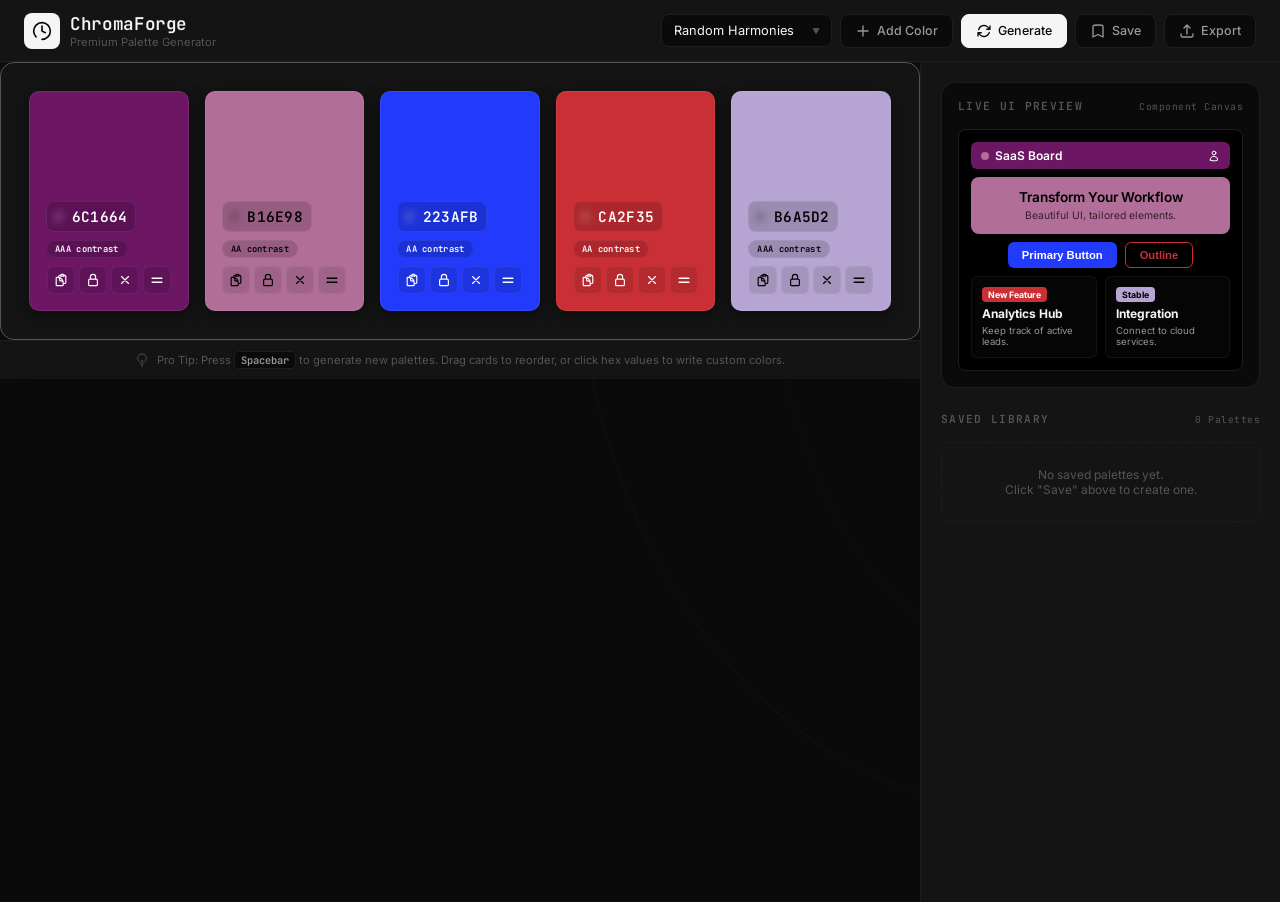
==== Color Palette Generator/index.html @ 70a7ecc6 "Add white glow shadow to container and card shadows" ====
<!DOCTYPE html>
<html lang="en">
<head>
    <meta charset="UTF-8">
    <meta name="viewport" content="width=device-width, initial-scale=1.0">
    <title>ChromaForge — Premium Color Palette Generator</title>
    <meta name="description" content="Generate beautiful, accessible, and professional color palettes using custom color harmonies. Preview in real-time, customize with HSL sliders, and export instantly.">
    <style>:root{--bg:#0A0A0A;--surface:#141414;--surface-hover:#1E1E1E;--border:#1E1E1E;--border-hover:#333;--text-primary:#F5F5F5;--text-secondary:#999;--text-muted:#555;--white:#FFF;--black:#000;--gray-100:#F5F5F5;--gray-300:#CCC;--gray-500:#888;--gray-700:#444;--gray-900:#1A1A1A;--font-display:'JetBrains Mono','IBM Plex Mono',monospace;--font-body:'Inter',-apple-system,sans-serif;--radius:14px;--radius-sm:8px;--radius-full:9999px;--transition:200ms ease}*,*::before,*::after{margin:0;padding:0;box-sizing:border-box;-webkit-font-smoothing:antialiased;-moz-osx-font-smoothing:grayscale}body{background:var(--bg);color:var(--text-primary);font-family:var(--font-body);min-height:100vh;overflow-x:hidden}.bg-curve{position:fixed;inset:0;pointer-events:none;z-index:0;overflow:hidden}.bg-curve::before{content:'';position:absolute;top:-40%;right:-15%;width:70%;height:130%;border-radius:50%;border:1px solid rgba(255,255,255,.03)}.bg-curve::after{content:'';position:absolute;top:-25%;right:-5%;width:45%;height:100%;border-radius:50%;border:1px solid rgba(255,255,255,.02)}::-webkit-scrollbar{width:6px;height:6px}::-webkit-scrollbar-track{background:transparent}::-webkit-scrollbar-thumb{background:var(--border);border-radius:3px}::-webkit-scrollbar-thumb:hover{background:var(--border-hover)}header{background:var(--surface);border-bottom:1px solid var(--border);padding:12px 24px;position:sticky;top:0;z-index:100;backdrop-filter:blur(12px);-webkit-backdrop-filter:blur(12px)}.header-inner{max-width:1400px;margin:0 auto;display:flex;justify-content:space-between;align-items:center;gap:16px}@media(max-width:860px){.header-inner{flex-direction:column;align-items:flex-start}.controls-container{flex-wrap:wrap}}.logo-container{display:flex;align-items:center;gap:10px}.logo-icon{width:36px;height:36px;border-radius:var(--radius-sm);background:var(--text-primary);display:flex;align-items:center;justify-content:center;color:var(--bg)}.logo-text h1{font-family:var(--font-display);font-size:1.1rem;font-weight:600;letter-spacing:-.02em;color:var(--text-primary)}.logo-text p{font-size:.7rem;color:var(--text-muted);font-weight:400}.controls-container{display:flex;align-items:center;gap:8px}.select-wrapper{position:relative}.select-wrapper::after{content:'\25BC';font-size:.5rem;color:var(--text-muted);position:absolute;right:12px;top:50%;transform:translateY(-50%);pointer-events:none}select{appearance:none;background:var(--bg);border:1px solid var(--border);padding:8px 32px 8px 12px;color:var(--text-primary);font-family:var(--font-body);font-size:.8rem;font-weight:400;border-radius:var(--radius-sm);cursor:pointer;outline:none;transition:var(--transition)}select:hover,select:focus{border-color:var(--text-muted)}.btn{background:var(--bg);border:1px solid var(--border);color:var(--text-secondary);padding:8px 14px;font-size:.78rem;font-weight:500;font-family:var(--font-body);border-radius:var(--radius-sm);cursor:pointer;display:inline-flex;align-items:center;gap:6px;transition:var(--transition);user-select:none;white-space:nowrap}.btn:hover{border-color:var(--text-muted);color:var(--text-primary)}.btn-primary{background:var(--text-primary);color:var(--bg);border-color:var(--text-primary)}.btn-primary:hover{background:var(--gray-300);border-color:var(--gray-300);color:var(--bg)}.btn-icon-only{padding:6px;background:transparent;border:none;color:var(--text-muted)}.btn-icon-only:hover{color:var(--text-primary)}.app-container{position:relative;z-index:1;flex:1;display:grid;grid-template-rows:1fr auto;min-height:calc(100vh - 60px)}@media(min-width:1024px){.app-container{grid-template-columns:1fr 360px;grid-template-rows:1fr}}.palette-viewer-container{display:flex;flex-direction:column}.palette-grid{display:flex;flex-direction:row;flex-wrap:nowrap;justify-content:center;gap:16px;padding:28px;min-height:260px;background:var(--surface);border:1px solid #555;border-radius:var(--radius);box-shadow:0 0 40px rgba(255,255,255,.06),0 8px 32px rgba(0,0,0,.3)}.color-card{flex:0 1 160px;display:flex;flex-direction:column;position:relative;padding:16px;transition:200ms ease;overflow:hidden;min-height:220px;border-radius:10px;border:1px solid rgba(255,255,255,.08);box-shadow:0 4px 16px rgba(0,0,0,.4)}.color-card:hover{transform:scale(1.05);z-index:2;border-color:rgba(255,255,255,.3);box-shadow:0 8px 32px rgba(0,0,0,.6)}.color-card.dragging{opacity:.3;scale:.95}.color-card.drag-over{border-color:var(--text-muted)}.color-bg-trigger{position:absolute;inset:0;cursor:pointer;border:none;outline:none;z-index:1;opacity:0}.card-details{position:relative;z-index:2;display:flex;flex-direction:column;gap:8px;width:100%;margin-top:auto}.hex-input-container{position:relative;display:flex;align-items:center}.hex-hash{font-family:var(--font-display);font-size:.9rem;font-weight:700;position:absolute;left:8px;opacity:.5}.hex-value-input{background:rgba(0,0,0,.15);backdrop-filter:blur(4px);border:1px solid rgba(255,255,255,.08);color:inherit;font-family:var(--font-display);font-size:.9rem;font-weight:600;letter-spacing:.3px;width:90px;padding:5px 5px 5px 22px;border-radius:var(--radius-sm);text-transform:uppercase;outline:none;text-align:center;transition:var(--transition)}.hex-value-input:focus{border-color:rgba(255,255,255,.25)}.adjust-panel{background:rgba(0,0,0,.85);backdrop-filter:blur(12px);border:1px solid var(--border);border-radius:var(--radius-sm);padding:10px;width:180px;display:flex;flex-direction:column;gap:8px;opacity:0;pointer-events:none;transition:var(--transition);position:absolute;bottom:calc(100% + 8px);left:50%;translate:-50% 8px;z-index:5}.color-card:hover .adjust-panel,.adjust-panel:focus-within{opacity:1;pointer-events:auto;translate:-50% 0}@media(max-width:767px){.adjust-panel{position:fixed;bottom:auto;top:50%;left:50%;translate:-50% 8px;width:200px}.color-card:hover .adjust-panel,.adjust-panel:focus-within{translate:-50% -50%}}.slider-group{display:flex;flex-direction:column;gap:3px}.slider-group label{font-size:.6rem;font-weight:600;text-transform:uppercase;letter-spacing:.5px;color:rgba(255,255,255,.5);display:flex;justify-content:space-between}.slider-group input[type=range]{-webkit-appearance:none;width:100%;height:3px;border-radius:2px;background:rgba(255,255,255,.12);outline:none}.slider-group input[type=range]::-webkit-slider-thumb{-webkit-appearance:none;width:10px;height:10px;border-radius:50%;background:#fff;cursor:pointer;box-shadow:0 0 4px rgba(0,0,0,.4)}.card-actions{display:flex;flex-direction:row;gap:4px;align-items:center;justify-content:center;flex-wrap:wrap}.action-icon-btn{background:rgba(0,0,0,.1);border:1px solid rgba(255,255,255,.06);width:28px;height:28px;border-radius:6px;display:flex;align-items:center;justify-content:center;cursor:pointer;color:inherit;transition:var(--transition)}.action-icon-btn:hover{background:rgba(255,255,255,.1);border-color:rgba(255,255,255,.2)}.action-icon-btn.locked{background:rgba(255,255,255,.85);color:#000!important;border-color:#fff}.drag-handle{cursor:grab}.drag-handle:active{cursor:grabbing}.badge-contrast{font-family:var(--font-display);font-size:.55rem;font-weight:600;padding:2px 8px;border-radius:var(--radius-full);background:rgba(0,0,0,.15);border:1px solid rgba(255,255,255,.06);letter-spacing:.3px;display:inline-flex;align-items:center;gap:4px;backdrop-filter:blur(4px);align-self:flex-start}.shortcuts-hint{display:flex;align-items:center;justify-content:center;gap:8px;font-size:.7rem;color:var(--text-muted);padding:12px;background:var(--surface);border-top:1px solid var(--border)}.key-badge{background:var(--bg);border:1px solid var(--border);padding:1px 6px;border-radius:4px;font-family:var(--font-display);font-weight:600;font-size:.65rem;color:var(--text-secondary)}.sidebar-panel{background:var(--surface);border-top:1px solid var(--border);display:flex;flex-direction:column;padding:20px;overflow-y:auto}@media(min-width:1024px){.sidebar-panel{border-top:none;border-left:1px solid var(--border);height:calc(100vh - 60px)}}.section-title{font-family:var(--font-display);font-size:.7rem;font-weight:600;letter-spacing:.12em;text-transform:uppercase;margin-bottom:16px;display:flex;align-items:center;justify-content:space-between;color:var(--text-muted)}.section-title span:last-child{font-size:.6rem;color:var(--text-muted);font-weight:400;letter-spacing:.05em;text-transform:none}.live-preview-box{background:var(--bg);border:1px solid var(--border);border-radius:var(--radius);padding:16px;margin-bottom:24px}.preview-canvas{background:var(--black);border-radius:8px;padding:12px;display:flex;flex-direction:column;gap:8px;font-size:.75rem;border:1px solid var(--border)}.p-header{padding:6px 10px;border-radius:6px;display:flex;justify-content:space-between;align-items:center;font-weight:600;transition:background .3s ease,color .3s ease}.p-header-title{display:flex;align-items:center;gap:6px}.p-logo-dot{width:8px;height:8px;border-radius:50%;transition:background .3s ease}.p-hero{padding:12px;border-radius:8px;text-align:center;transition:background .3s ease,color .3s ease}.p-hero h3{font-size:.85rem;margin-bottom:4px;font-weight:600}.p-hero p{font-size:.65rem;opacity:.7}.p-buttons{display:flex;gap:8px;justify-content:center}.p-btn-main{padding:6px 14px;border-radius:6px;font-weight:600;font-size:.7rem;border:none;cursor:default;transition:background .3s ease,color .3s ease}.p-btn-sec{padding:6px 14px;border-radius:6px;font-weight:600;font-size:.7rem;border:1px solid;background:transparent;cursor:default;transition:border-color .3s ease,color .3s ease}.p-cards{display:grid;grid-template-columns:1fr 1fr;gap:8px}.p-card{padding:10px;border-radius:6px;display:flex;flex-direction:column;gap:4px;border:1px solid rgba(255,255,255,.03);transition:background .3s ease}.p-tag{font-size:.55rem;font-weight:700;padding:2px 6px;border-radius:4px;align-self:flex-start;transition:background .3s ease,color .3s ease}.saved-palettes-list{display:flex;flex-direction:column;gap:8px}.saved-palette-item{background:var(--bg);border:1px solid var(--border);border-radius:var(--radius-sm);padding:10px;display:flex;flex-direction:column;gap:8px;transition:var(--transition)}.saved-palette-item:hover{border-color:var(--text-muted)}.palette-meta{display:flex;justify-content:space-between;align-items:center}.palette-name-input{background:transparent;border:none;color:var(--text-primary);font-family:var(--font-body);font-weight:500;font-size:.78rem;outline:none;width:65%;border-bottom:1px solid transparent;transition:var(--transition)}.palette-name-input:focus{border-color:var(--text-muted)}.palette-meta-actions{display:flex;gap:4px}.palette-mini-action{background:transparent;border:none;color:var(--text-muted);cursor:pointer;padding:2px;font-size:.8rem;transition:var(--transition)}.palette-mini-action:hover{color:var(--text-secondary)}.palette-color-strip{display:flex;height:22px;border-radius:4px;overflow:hidden;cursor:pointer}.color-strip-bar{flex:1}.empty-saved{text-align:center;color:var(--text-muted);padding:24px 16px;font-size:.75rem;border:1px dashed var(--border);border-radius:var(--radius-sm)}.modal-overlay{position:fixed;inset:0;background:rgba(0,0,0,.7);backdrop-filter:blur(8px);z-index:1000;display:flex;align-items:center;justify-content:center;opacity:0;pointer-events:none;transition:opacity .25s ease}.modal-overlay.active{opacity:1;pointer-events:auto}.modal-content{background:var(--surface);border:1px solid var(--border);width:90%;max-width:500px;border-radius:var(--radius);box-shadow:0 20px 50px rgba(0,0,0,.5);overflow:hidden;transform:scale(.95);transition:transform .25s ease}.modal-overlay.active .modal-content{transform:scale(1)}.modal-header{padding:16px 20px;border-bottom:1px solid var(--border);display:flex;justify-content:space-between;align-items:center}.modal-header h2{font-family:var(--font-display);font-size:.9rem;font-weight:600;letter-spacing:.02em}.modal-close{background:transparent;border:none;color:var(--text-muted);cursor:pointer;padding:4px;transition:var(--transition);display:flex}.modal-close:hover{color:var(--text-primary)}.modal-body{padding:20px}.export-options-list{display:flex;flex-direction:column;gap:12px}.export-format-block{display:flex;flex-direction:column;gap:8px}.export-format-header{display:flex;justify-content:space-between;align-items:center}.export-format-title{font-size:.7rem;font-weight:600;text-transform:uppercase;letter-spacing:.08em;color:var(--text-secondary)}.export-code-panel{background:var(--bg);border:1px solid var(--border);border-radius:var(--radius-sm);padding:12px;font-family:var(--font-display);font-size:.7rem;color:var(--text-secondary);max-height:100px;overflow-y:auto;line-height:1.5}.toast-container{position:fixed;bottom:20px;right:20px;display:flex;flex-direction:column;gap:8px;z-index:2000}.toast{background:var(--surface);border:1px solid var(--border);border-left:3px solid var(--text-primary);color:var(--text-primary);padding:12px 20px;border-radius:var(--radius-sm);box-shadow:0 10px 30px rgba(0,0,0,.4);font-size:.8rem;font-weight:500;display:flex;align-items:center;gap:10px;transform:translateY(50px);opacity:0;animation:toast-in .25s ease forwards}@keyframes toast-in{to{transform:translateY(0);opacity:1}}.toast.removing{animation:toast-out .2s ease forwards}@keyframes toast-out{to{transform:scale(.9);opacity:0}}@media(prefers-reduced-motion:reduce){*,*::before,*::after{animation-duration:.01ms!important;transition-duration:.01ms!important}}</style>
    <link rel="preconnect" href="https://fonts.googleapis.com">
    <link rel="preconnect" href="https://fonts.gstatic.com" crossorigin>
    <link href="https://fonts.googleapis.com/css2?family=Inter:wght@300;400;500;600;700&family=JetBrains+Mono:wght@400;500;600;700&display=swap" rel="stylesheet">
    <script src="script.js" defer></script>
</head>
<body>

<div class="bg-curve" aria-hidden="true"></div>

<header>
    <div class="header-inner">
        <div class="logo-container">
            <div class="logo-icon">
                <svg width="20" height="20" viewBox="0 0 24 24" fill="none" xmlns="http://www.w3.org/2000/svg">
                    <path d="M12 22C17.5228 22 22 17.5228 22 12C22 6.47715 17.5228 2 12 2C6.47715 2 2 6.47715 2 12C2 14.7255 3.09032 17.1962 4.85857 19" stroke="currentColor" stroke-width="2" stroke-linecap="round"/>
                    <path d="M12 6V12L16 14" stroke="currentColor" stroke-width="2" stroke-linecap="round" stroke-linejoin="round"/>
                </svg>
            </div>
            <div class="logo-text">
                <h1>ChromaForge</h1>
                <p>Premium Palette Generator</p>
            </div>
        </div>

        <div class="controls-container">
            <div class="select-wrapper">
                <select id="harmony-selector" title="Color Harmony Type">
                    <option value="random">Random Harmonies</option>
                    <option value="complementary">Complementary</option>
                    <option value="analogous">Analogous</option>
                    <option value="triadic">Triadic</option>
                    <option value="split">Split Complementary</option>
                    <option value="monochromatic">Monochromatic</option>
                </select>
            </div>

            <button id="add-color-btn" class="btn" title="Add a color to the palette (Max 10)">
                <svg width="16" height="16" fill="none" stroke="currentColor" stroke-width="2" viewBox="0 0 24 24"><path stroke-linecap="round" stroke-linejoin="round" d="M12 4.5v15m7.5-7.5h-15"/></svg>
                <span>Add Color</span>
            </button>

            <button id="generate-btn" class="btn btn-primary" title="Press Spacebar to generate">
                <svg width="16" height="16" fill="none" stroke="currentColor" stroke-width="2" viewBox="0 0 24 24"><path stroke-linecap="round" stroke-linejoin="round" d="M16.023 9.348h4.992v-.001M2.985 19.644v-4.992m0 0h4.992m-4.993 0l3.181 3.183a8.25 8.25 0 0013.803-3.7M4.031 9.865a8.25 8.25 0 0113.803-3.7l3.181 3.182m0-4.991v4.99"/></svg>
                <span>Generate</span>
            </button>

            <button id="save-btn" class="btn" title="Save current palette to library">
                <svg width="16" height="16" fill="none" stroke="currentColor" stroke-width="2" viewBox="0 0 24 24"><path stroke-linecap="round" stroke-linejoin="round" d="M17.593 3.322c1.1.128 1.907 1.077 1.907 2.185V21L12 17.25 4.5 21V5.507c0-1.108.806-2.057 1.907-2.185a48.507 48.507 0 0111.186 0z"/></svg>
                <span>Save</span>
            </button>

            <button id="export-btn" class="btn" title="Export palette variables and code">
                <svg width="16" height="16" fill="none" stroke="currentColor" stroke-width="2" viewBox="0 0 24 24"><path stroke-linecap="round" stroke-linejoin="round" d="M3 16.5v2.25A2.25 2.25 0 005.25 21h13.5A2.25 2.25 0 0021 18.75V16.5m-13.5-9L12 3m0 0l4.5 4.5M12 3v13.5"/></svg>
                <span>Export</span>
            </button>
        </div>
    </div>
</header>

<main class="app-container">
    <div class="palette-viewer-container">
        <div id="palette-grid" class="palette-grid"></div>
        <div class="shortcuts-hint">
            <svg width="14" height="14" fill="none" stroke="currentColor" stroke-width="1.5" viewBox="0 0 24 24">
                <path d="M12 18v-5.25m0 0a6.01 6.01 0 001.5-.189m-1.5.189a6.01 6.01 0 01-1.5-.189m3.75 7.478a12.06 12.06 0 01-4.5 0m3.75 2.383a14.406 14.406 0 01-3 0M14.25 18v-.192c0-.983.658-1.823 1.508-2.316a7.5 7.5 0 10-7.517 0c.85.493 1.509 1.333 1.509 2.316V18"/>
            </svg>
            <span>Pro Tip: Press <span class="key-badge">Spacebar</span> to generate new palettes. Drag cards to reorder, or click hex values to write custom colors.</span>
        </div>
    </div>

    <aside class="sidebar-panel">
        <section class="live-preview-box">
            <h2 class="section-title">
                <span>Live UI Preview</span>
                <span>Component Canvas</span>
            </h2>
            <div class="preview-canvas" id="preview-canvas">
                <div class="p-header" id="p-header">
                    <div class="p-header-title">
                        <span class="p-logo-dot" id="p-logo-dot"></span>
                        <span>SaaS Board</span>
                    </div>
                    <svg width="12" height="12" fill="none" stroke="currentColor" stroke-width="2" viewBox="0 0 24 24"><path stroke-linecap="round" stroke-linejoin="round" d="M15.75 6a3.75 3.75 0 11-7.5 0 3.75 3.75 0 017.5 0zM4.501 20.118a7.5 7.5 0 0114.998 0A17.933 17.933 0 0112 21.75c-2.676 0-5.216-.584-7.499-1.632z"/></svg>
                </div>

                <div class="p-hero" id="p-hero">
                    <h3>Transform Your Workflow</h3>
                    <p>Beautiful UI, tailored elements.</p>
                </div>

                <div class="p-buttons">
                    <button class="p-btn-main" id="p-btn-main">Primary Button</button>
                    <button class="p-btn-sec" id="p-btn-sec">Outline</button>
                </div>

                <div class="p-cards">
                    <div class="p-card" id="p-card-1">
                        <span class="p-tag" id="p-tag-1">New Feature</span>
                        <span style="font-weight:700; font-size:0.75rem;">Analytics Hub</span>
                        <span style="font-size:0.6rem; opacity:0.6;">Keep track of active leads.</span>
                    </div>
                    <div class="p-card" id="p-card-2">
                        <span class="p-tag" id="p-tag-2">Stable</span>
                        <span style="font-weight:700; font-size:0.75rem;">Integration</span>
                        <span style="font-size:0.6rem; opacity:0.6;">Connect to cloud services.</span>
                    </div>
                </div>
            </div>
        </section>

        <section style="flex:1;">
            <h2 class="section-title">
                <span>Saved Library</span>
                <span id="saved-count">0 Palettes</span>
            </h2>
            <div class="saved-palettes-list" id="saved-palettes-list">
                <div class="empty-saved">
                    No saved palettes yet.<br>Click "Save" above to create one.
                </div>
            </div>
        </section>
    </aside>
</main>

<div class="modal-overlay" id="export-modal">
    <div class="modal-content">
        <div class="modal-header">
            <h2>Export Palette</h2>
            <button class="modal-close" id="modal-close-btn">
                <svg width="16" height="16" fill="none" stroke="currentColor" stroke-width="2" viewBox="0 0 24 24"><path stroke-linecap="round" stroke-linejoin="round" d="M6 18L18 6M6 6l12 12"/></svg>
            </button>
        </div>
        <div class="modal-body">
            <div class="export-options-list">
                <div class="export-format-block">
                    <div class="export-format-header">
                        <span class="export-format-title">CSS Variables</span>
                        <button class="btn btn-icon-only" id="copy-css-btn" title="Copy to clipboard">
                            <svg width="14" height="14" fill="none" stroke="currentColor" stroke-width="2" viewBox="0 0 24 24"><path stroke-linecap="round" stroke-linejoin="round" d="M15.75 17.25v3.375c0 .621-.504 1.125-1.125 1.125h-9.75a1.125 1.125 0 01-1.125-1.125V7.875c0-.621.504-1.125 1.125-1.125H6.75a9.06 9.06 0 011.5.124m7.5 10.376A8.965 8.965 0 0012 12.75c-.497 0-.982.04-1.455.12l-.179.03m6.562 3.075L21 7.5m-6 6l-2.25-2.25M6.75 12.75a9.06 9.06 0 011.5.124M12 12.75c.497 0 .982-.04 1.455-.12l.179-.03m-5.112-9.043L12 3m0 0l2.25 2.25M12 3v9.75"/></svg>
                        </button>
                    </div>
                    <pre class="export-code-panel" id="export-css-code"></pre>
                </div>

                <div class="export-format-block">
                    <div class="export-format-header">
                        <span class="export-format-title">Tailwind CSS</span>
                        <button class="btn btn-icon-only" id="copy-tailwind-btn" title="Copy to clipboard">
                            <svg width="14" height="14" fill="none" stroke="currentColor" stroke-width="2" viewBox="0 0 24 24"><path stroke-linecap="round" stroke-linejoin="round" d="M15.75 17.25v3.375c0 .621-.504 1.125-1.125 1.125h-9.75a1.125 1.125 0 01-1.125-1.125V7.875c0-.621.504-1.125 1.125-1.125H6.75a9.06 9.06 0 011.5.124m7.5 10.376A8.965 8.965 0 0012 12.75c-.497 0-.982.04-1.455.12l-.179.03m6.562 3.075L21 7.5m-6 6l-2.25-2.25M6.75 12.75a9.06 9.06 0 011.5.124M12 12.75c.497 0 .982-.04 1.455-.12l.179-.03m-5.112-9.043L12 3m0 0l2.25 2.25M12 3v9.75"/></svg>
                        </button>
                    </div>
                    <pre class="export-code-panel" id="export-tailwind-code"></pre>
                </div>

                <div class="export-format-block">
                    <div class="export-format-header">
                        <span class="export-format-title">JSON Array</span>
                        <button class="btn btn-icon-only" id="copy-json-btn" title="Copy to clipboard">
                            <svg width="14" height="14" fill="none" stroke="currentColor" stroke-width="2" viewBox="0 0 24 24"><path stroke-linecap="round" stroke-linejoin="round" d="M15.75 17.25v3.375c0 .621-.504 1.125-1.125 1.125h-9.75a1.125 1.125 0 01-1.125-1.125V7.875c0-.621.504-1.125 1.125-1.125H6.75a9.06 9.06 0 011.5.124m7.5 10.376A8.965 8.965 0 0012 12.75c-.497 0-.982.04-1.455.12l-.179.03m6.562 3.075L21 7.5m-6 6l-2.25-2.25M6.75 12.75a9.06 9.06 0 011.5.124M12 12.75c.497 0 .982-.04 1.455-.12l.179-.03m-5.112-9.043L12 3m0 0l2.25 2.25M12 3v9.75"/></svg>
                        </button>
                    </div>
                    <pre class="export-code-panel" id="export-json-code"></pre>
                </div>
            </div>
        </div>
    </div>
</div>

<div class="toast-container" id="toast-container"></div>

</body>
</html>
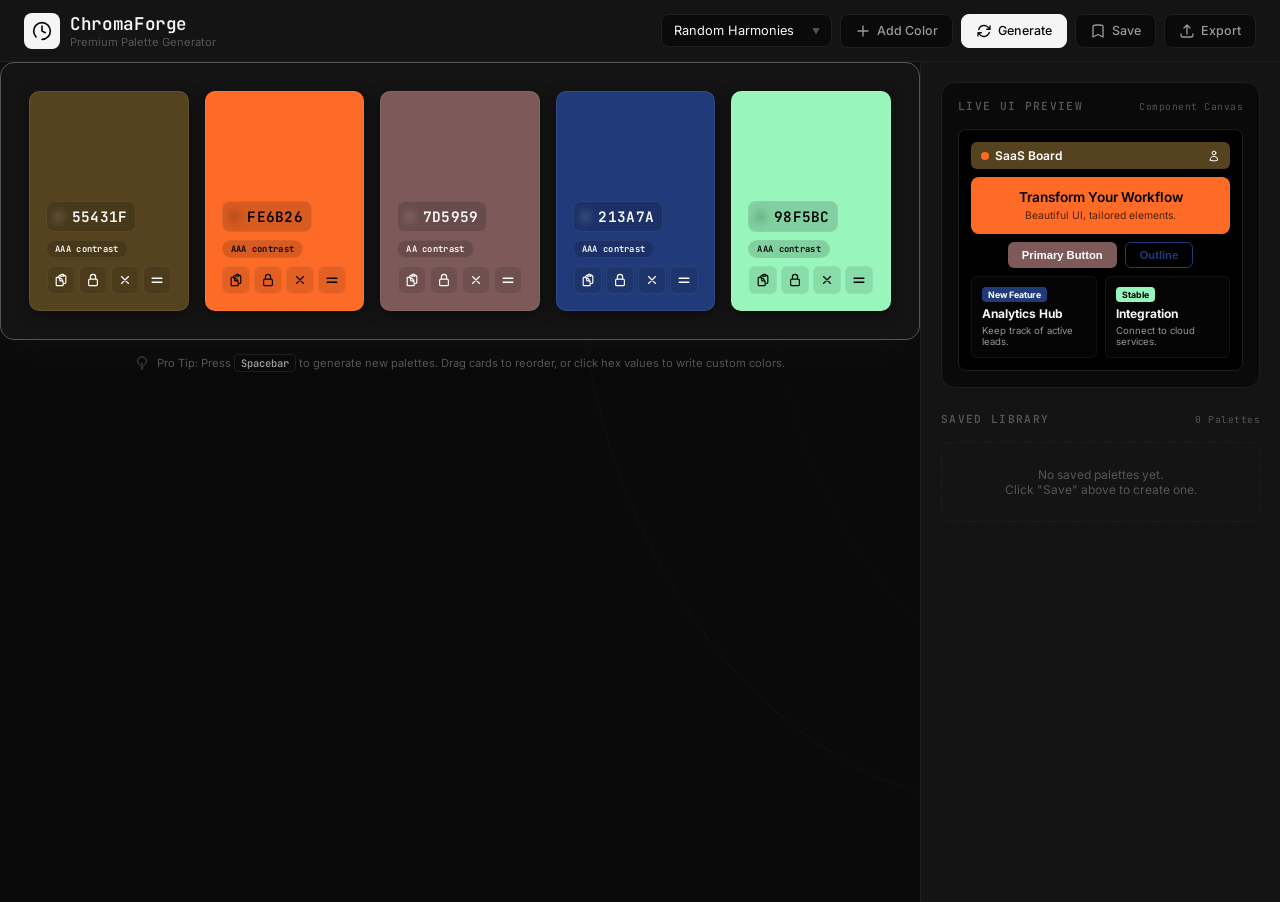
==== commit 528eaa0e: "Tiles 200px wide; shortcuts-hint transparent background, below container" ====
--- a/Color Palette Generator/index.html
+++ b/Color Palette Generator/index.html
@@ -5,7 +5,7 @@
     <meta name="viewport" content="width=device-width, initial-scale=1.0">
     <title>ChromaForge — Premium Color Palette Generator</title>
     <meta name="description" content="Generate beautiful, accessible, and professional color palettes using custom color harmonies. Preview in real-time, customize with HSL sliders, and export instantly.">
-    <style>:root{--bg:#0A0A0A;--surface:#141414;--surface-hover:#1E1E1E;--border:#1E1E1E;--border-hover:#333;--text-primary:#F5F5F5;--text-secondary:#999;--text-muted:#555;--white:#FFF;--black:#000;--gray-100:#F5F5F5;--gray-300:#CCC;--gray-500:#888;--gray-700:#444;--gray-900:#1A1A1A;--font-display:'JetBrains Mono','IBM Plex Mono',monospace;--font-body:'Inter',-apple-system,sans-serif;--radius:14px;--radius-sm:8px;--radius-full:9999px;--transition:200ms ease}*,*::before,*::after{margin:0;padding:0;box-sizing:border-box;-webkit-font-smoothing:antialiased;-moz-osx-font-smoothing:grayscale}body{background:var(--bg);color:var(--text-primary);font-family:var(--font-body);min-height:100vh;overflow-x:hidden}.bg-curve{position:fixed;inset:0;pointer-events:none;z-index:0;overflow:hidden}.bg-curve::before{content:'';position:absolute;top:-40%;right:-15%;width:70%;height:130%;border-radius:50%;border:1px solid rgba(255,255,255,.03)}.bg-curve::after{content:'';position:absolute;top:-25%;right:-5%;width:45%;height:100%;border-radius:50%;border:1px solid rgba(255,255,255,.02)}::-webkit-scrollbar{width:6px;height:6px}::-webkit-scrollbar-track{background:transparent}::-webkit-scrollbar-thumb{background:var(--border);border-radius:3px}::-webkit-scrollbar-thumb:hover{background:var(--border-hover)}header{background:var(--surface);border-bottom:1px solid var(--border);padding:12px 24px;position:sticky;top:0;z-index:100;backdrop-filter:blur(12px);-webkit-backdrop-filter:blur(12px)}.header-inner{max-width:1400px;margin:0 auto;display:flex;justify-content:space-between;align-items:center;gap:16px}@media(max-width:860px){.header-inner{flex-direction:column;align-items:flex-start}.controls-container{flex-wrap:wrap}}.logo-container{display:flex;align-items:center;gap:10px}.logo-icon{width:36px;height:36px;border-radius:var(--radius-sm);background:var(--text-primary);display:flex;align-items:center;justify-content:center;color:var(--bg)}.logo-text h1{font-family:var(--font-display);font-size:1.1rem;font-weight:600;letter-spacing:-.02em;color:var(--text-primary)}.logo-text p{font-size:.7rem;color:var(--text-muted);font-weight:400}.controls-container{display:flex;align-items:center;gap:8px}.select-wrapper{position:relative}.select-wrapper::after{content:'\25BC';font-size:.5rem;color:var(--text-muted);position:absolute;right:12px;top:50%;transform:translateY(-50%);pointer-events:none}select{appearance:none;background:var(--bg);border:1px solid var(--border);padding:8px 32px 8px 12px;color:var(--text-primary);font-family:var(--font-body);font-size:.8rem;font-weight:400;border-radius:var(--radius-sm);cursor:pointer;outline:none;transition:var(--transition)}select:hover,select:focus{border-color:var(--text-muted)}.btn{background:var(--bg);border:1px solid var(--border);color:var(--text-secondary);padding:8px 14px;font-size:.78rem;font-weight:500;font-family:var(--font-body);border-radius:var(--radius-sm);cursor:pointer;display:inline-flex;align-items:center;gap:6px;transition:var(--transition);user-select:none;white-space:nowrap}.btn:hover{border-color:var(--text-muted);color:var(--text-primary)}.btn-primary{background:var(--text-primary);color:var(--bg);border-color:var(--text-primary)}.btn-primary:hover{background:var(--gray-300);border-color:var(--gray-300);color:var(--bg)}.btn-icon-only{padding:6px;background:transparent;border:none;color:var(--text-muted)}.btn-icon-only:hover{color:var(--text-primary)}.app-container{position:relative;z-index:1;flex:1;display:grid;grid-template-rows:1fr auto;min-height:calc(100vh - 60px)}@media(min-width:1024px){.app-container{grid-template-columns:1fr 360px;grid-template-rows:1fr}}.palette-viewer-container{display:flex;flex-direction:column}.palette-grid{display:flex;flex-direction:row;flex-wrap:nowrap;justify-content:center;gap:16px;padding:28px;min-height:260px;background:var(--surface);border:1px solid #555;border-radius:var(--radius);box-shadow:0 0 40px rgba(255,255,255,.06),0 8px 32px rgba(0,0,0,.3)}.color-card{flex:0 1 160px;display:flex;flex-direction:column;position:relative;padding:16px;transition:200ms ease;overflow:hidden;min-height:220px;border-radius:10px;border:1px solid rgba(255,255,255,.08);box-shadow:0 4px 16px rgba(0,0,0,.4)}.color-card:hover{transform:scale(1.05);z-index:2;border-color:rgba(255,255,255,.3);box-shadow:0 8px 32px rgba(0,0,0,.6)}.color-card.dragging{opacity:.3;scale:.95}.color-card.drag-over{border-color:var(--text-muted)}.color-bg-trigger{position:absolute;inset:0;cursor:pointer;border:none;outline:none;z-index:1;opacity:0}.card-details{position:relative;z-index:2;display:flex;flex-direction:column;gap:8px;width:100%;margin-top:auto}.hex-input-container{position:relative;display:flex;align-items:center}.hex-hash{font-family:var(--font-display);font-size:.9rem;font-weight:700;position:absolute;left:8px;opacity:.5}.hex-value-input{background:rgba(0,0,0,.15);backdrop-filter:blur(4px);border:1px solid rgba(255,255,255,.08);color:inherit;font-family:var(--font-display);font-size:.9rem;font-weight:600;letter-spacing:.3px;width:90px;padding:5px 5px 5px 22px;border-radius:var(--radius-sm);text-transform:uppercase;outline:none;text-align:center;transition:var(--transition)}.hex-value-input:focus{border-color:rgba(255,255,255,.25)}.adjust-panel{background:rgba(0,0,0,.85);backdrop-filter:blur(12px);border:1px solid var(--border);border-radius:var(--radius-sm);padding:10px;width:180px;display:flex;flex-direction:column;gap:8px;opacity:0;pointer-events:none;transition:var(--transition);position:absolute;bottom:calc(100% + 8px);left:50%;translate:-50% 8px;z-index:5}.color-card:hover .adjust-panel,.adjust-panel:focus-within{opacity:1;pointer-events:auto;translate:-50% 0}@media(max-width:767px){.adjust-panel{position:fixed;bottom:auto;top:50%;left:50%;translate:-50% 8px;width:200px}.color-card:hover .adjust-panel,.adjust-panel:focus-within{translate:-50% -50%}}.slider-group{display:flex;flex-direction:column;gap:3px}.slider-group label{font-size:.6rem;font-weight:600;text-transform:uppercase;letter-spacing:.5px;color:rgba(255,255,255,.5);display:flex;justify-content:space-between}.slider-group input[type=range]{-webkit-appearance:none;width:100%;height:3px;border-radius:2px;background:rgba(255,255,255,.12);outline:none}.slider-group input[type=range]::-webkit-slider-thumb{-webkit-appearance:none;width:10px;height:10px;border-radius:50%;background:#fff;cursor:pointer;box-shadow:0 0 4px rgba(0,0,0,.4)}.card-actions{display:flex;flex-direction:row;gap:4px;align-items:center;justify-content:center;flex-wrap:wrap}.action-icon-btn{background:rgba(0,0,0,.1);border:1px solid rgba(255,255,255,.06);width:28px;height:28px;border-radius:6px;display:flex;align-items:center;justify-content:center;cursor:pointer;color:inherit;transition:var(--transition)}.action-icon-btn:hover{background:rgba(255,255,255,.1);border-color:rgba(255,255,255,.2)}.action-icon-btn.locked{background:rgba(255,255,255,.85);color:#000!important;border-color:#fff}.drag-handle{cursor:grab}.drag-handle:active{cursor:grabbing}.badge-contrast{font-family:var(--font-display);font-size:.55rem;font-weight:600;padding:2px 8px;border-radius:var(--radius-full);background:rgba(0,0,0,.15);border:1px solid rgba(255,255,255,.06);letter-spacing:.3px;display:inline-flex;align-items:center;gap:4px;backdrop-filter:blur(4px);align-self:flex-start}.shortcuts-hint{display:flex;align-items:center;justify-content:center;gap:8px;font-size:.7rem;color:var(--text-muted);padding:12px;background:var(--surface);border-top:1px solid var(--border)}.key-badge{background:var(--bg);border:1px solid var(--border);padding:1px 6px;border-radius:4px;font-family:var(--font-display);font-weight:600;font-size:.65rem;color:var(--text-secondary)}.sidebar-panel{background:var(--surface);border-top:1px solid var(--border);display:flex;flex-direction:column;padding:20px;overflow-y:auto}@media(min-width:1024px){.sidebar-panel{border-top:none;border-left:1px solid var(--border);height:calc(100vh - 60px)}}.section-title{font-family:var(--font-display);font-size:.7rem;font-weight:600;letter-spacing:.12em;text-transform:uppercase;margin-bottom:16px;display:flex;align-items:center;justify-content:space-between;color:var(--text-muted)}.section-title span:last-child{font-size:.6rem;color:var(--text-muted);font-weight:400;letter-spacing:.05em;text-transform:none}.live-preview-box{background:var(--bg);border:1px solid var(--border);border-radius:var(--radius);padding:16px;margin-bottom:24px}.preview-canvas{background:var(--black);border-radius:8px;padding:12px;display:flex;flex-direction:column;gap:8px;font-size:.75rem;border:1px solid var(--border)}.p-header{padding:6px 10px;border-radius:6px;display:flex;justify-content:space-between;align-items:center;font-weight:600;transition:background .3s ease,color .3s ease}.p-header-title{display:flex;align-items:center;gap:6px}.p-logo-dot{width:8px;height:8px;border-radius:50%;transition:background .3s ease}.p-hero{padding:12px;border-radius:8px;text-align:center;transition:background .3s ease,color .3s ease}.p-hero h3{font-size:.85rem;margin-bottom:4px;font-weight:600}.p-hero p{font-size:.65rem;opacity:.7}.p-buttons{display:flex;gap:8px;justify-content:center}.p-btn-main{padding:6px 14px;border-radius:6px;font-weight:600;font-size:.7rem;border:none;cursor:default;transition:background .3s ease,color .3s ease}.p-btn-sec{padding:6px 14px;border-radius:6px;font-weight:600;font-size:.7rem;border:1px solid;background:transparent;cursor:default;transition:border-color .3s ease,color .3s ease}.p-cards{display:grid;grid-template-columns:1fr 1fr;gap:8px}.p-card{padding:10px;border-radius:6px;display:flex;flex-direction:column;gap:4px;border:1px solid rgba(255,255,255,.03);transition:background .3s ease}.p-tag{font-size:.55rem;font-weight:700;padding:2px 6px;border-radius:4px;align-self:flex-start;transition:background .3s ease,color .3s ease}.saved-palettes-list{display:flex;flex-direction:column;gap:8px}.saved-palette-item{background:var(--bg);border:1px solid var(--border);border-radius:var(--radius-sm);padding:10px;display:flex;flex-direction:column;gap:8px;transition:var(--transition)}.saved-palette-item:hover{border-color:var(--text-muted)}.palette-meta{display:flex;justify-content:space-between;align-items:center}.palette-name-input{background:transparent;border:none;color:var(--text-primary);font-family:var(--font-body);font-weight:500;font-size:.78rem;outline:none;width:65%;border-bottom:1px solid transparent;transition:var(--transition)}.palette-name-input:focus{border-color:var(--text-muted)}.palette-meta-actions{display:flex;gap:4px}.palette-mini-action{background:transparent;border:none;color:var(--text-muted);cursor:pointer;padding:2px;font-size:.8rem;transition:var(--transition)}.palette-mini-action:hover{color:var(--text-secondary)}.palette-color-strip{display:flex;height:22px;border-radius:4px;overflow:hidden;cursor:pointer}.color-strip-bar{flex:1}.empty-saved{text-align:center;color:var(--text-muted);padding:24px 16px;font-size:.75rem;border:1px dashed var(--border);border-radius:var(--radius-sm)}.modal-overlay{position:fixed;inset:0;background:rgba(0,0,0,.7);backdrop-filter:blur(8px);z-index:1000;display:flex;align-items:center;justify-content:center;opacity:0;pointer-events:none;transition:opacity .25s ease}.modal-overlay.active{opacity:1;pointer-events:auto}.modal-content{background:var(--surface);border:1px solid var(--border);width:90%;max-width:500px;border-radius:var(--radius);box-shadow:0 20px 50px rgba(0,0,0,.5);overflow:hidden;transform:scale(.95);transition:transform .25s ease}.modal-overlay.active .modal-content{transform:scale(1)}.modal-header{padding:16px 20px;border-bottom:1px solid var(--border);display:flex;justify-content:space-between;align-items:center}.modal-header h2{font-family:var(--font-display);font-size:.9rem;font-weight:600;letter-spacing:.02em}.modal-close{background:transparent;border:none;color:var(--text-muted);cursor:pointer;padding:4px;transition:var(--transition);display:flex}.modal-close:hover{color:var(--text-primary)}.modal-body{padding:20px}.export-options-list{display:flex;flex-direction:column;gap:12px}.export-format-block{display:flex;flex-direction:column;gap:8px}.export-format-header{display:flex;justify-content:space-between;align-items:center}.export-format-title{font-size:.7rem;font-weight:600;text-transform:uppercase;letter-spacing:.08em;color:var(--text-secondary)}.export-code-panel{background:var(--bg);border:1px solid var(--border);border-radius:var(--radius-sm);padding:12px;font-family:var(--font-display);font-size:.7rem;color:var(--text-secondary);max-height:100px;overflow-y:auto;line-height:1.5}.toast-container{position:fixed;bottom:20px;right:20px;display:flex;flex-direction:column;gap:8px;z-index:2000}.toast{background:var(--surface);border:1px solid var(--border);border-left:3px solid var(--text-primary);color:var(--text-primary);padding:12px 20px;border-radius:var(--radius-sm);box-shadow:0 10px 30px rgba(0,0,0,.4);font-size:.8rem;font-weight:500;display:flex;align-items:center;gap:10px;transform:translateY(50px);opacity:0;animation:toast-in .25s ease forwards}@keyframes toast-in{to{transform:translateY(0);opacity:1}}.toast.removing{animation:toast-out .2s ease forwards}@keyframes toast-out{to{transform:scale(.9);opacity:0}}@media(prefers-reduced-motion:reduce){*,*::before,*::after{animation-duration:.01ms!important;transition-duration:.01ms!important}}</style>
+    <style>:root{--bg:#0A0A0A;--surface:#141414;--surface-hover:#1E1E1E;--border:#1E1E1E;--border-hover:#333;--text-primary:#F5F5F5;--text-secondary:#999;--text-muted:#555;--white:#FFF;--black:#000;--gray-100:#F5F5F5;--gray-300:#CCC;--gray-500:#888;--gray-700:#444;--gray-900:#1A1A1A;--font-display:'JetBrains Mono','IBM Plex Mono',monospace;--font-body:'Inter',-apple-system,sans-serif;--radius:14px;--radius-sm:8px;--radius-full:9999px;--transition:200ms ease}*,*::before,*::after{margin:0;padding:0;box-sizing:border-box;-webkit-font-smoothing:antialiased;-moz-osx-font-smoothing:grayscale}body{background:var(--bg);color:var(--text-primary);font-family:var(--font-body);min-height:100vh;overflow-x:hidden}.bg-curve{position:fixed;inset:0;pointer-events:none;z-index:0;overflow:hidden}.bg-curve::before{content:'';position:absolute;top:-40%;right:-15%;width:70%;height:130%;border-radius:50%;border:1px solid rgba(255,255,255,.03)}.bg-curve::after{content:'';position:absolute;top:-25%;right:-5%;width:45%;height:100%;border-radius:50%;border:1px solid rgba(255,255,255,.02)}::-webkit-scrollbar{width:6px;height:6px}::-webkit-scrollbar-track{background:transparent}::-webkit-scrollbar-thumb{background:var(--border);border-radius:3px}::-webkit-scrollbar-thumb:hover{background:var(--border-hover)}header{background:var(--surface);border-bottom:1px solid var(--border);padding:12px 24px;position:sticky;top:0;z-index:100;backdrop-filter:blur(12px);-webkit-backdrop-filter:blur(12px)}.header-inner{max-width:1400px;margin:0 auto;display:flex;justify-content:space-between;align-items:center;gap:16px}@media(max-width:860px){.header-inner{flex-direction:column;align-items:flex-start}.controls-container{flex-wrap:wrap}}.logo-container{display:flex;align-items:center;gap:10px}.logo-icon{width:36px;height:36px;border-radius:var(--radius-sm);background:var(--text-primary);display:flex;align-items:center;justify-content:center;color:var(--bg)}.logo-text h1{font-family:var(--font-display);font-size:1.1rem;font-weight:600;letter-spacing:-.02em;color:var(--text-primary)}.logo-text p{font-size:.7rem;color:var(--text-muted);font-weight:400}.controls-container{display:flex;align-items:center;gap:8px}.select-wrapper{position:relative}.select-wrapper::after{content:'\25BC';font-size:.5rem;color:var(--text-muted);position:absolute;right:12px;top:50%;transform:translateY(-50%);pointer-events:none}select{appearance:none;background:var(--bg);border:1px solid var(--border);padding:8px 32px 8px 12px;color:var(--text-primary);font-family:var(--font-body);font-size:.8rem;font-weight:400;border-radius:var(--radius-sm);cursor:pointer;outline:none;transition:var(--transition)}select:hover,select:focus{border-color:var(--text-muted)}.btn{background:var(--bg);border:1px solid var(--border);color:var(--text-secondary);padding:8px 14px;font-size:.78rem;font-weight:500;font-family:var(--font-body);border-radius:var(--radius-sm);cursor:pointer;display:inline-flex;align-items:center;gap:6px;transition:var(--transition);user-select:none;white-space:nowrap}.btn:hover{border-color:var(--text-muted);color:var(--text-primary)}.btn-primary{background:var(--text-primary);color:var(--bg);border-color:var(--text-primary)}.btn-primary:hover{background:var(--gray-300);border-color:var(--gray-300);color:var(--bg)}.btn-icon-only{padding:6px;background:transparent;border:none;color:var(--text-muted)}.btn-icon-only:hover{color:var(--text-primary)}.app-container{position:relative;z-index:1;flex:1;display:grid;grid-template-rows:1fr auto;min-height:calc(100vh - 60px)}@media(min-width:1024px){.app-container{grid-template-columns:1fr 360px;grid-template-rows:1fr}}.palette-viewer-container{display:flex;flex-direction:column}.palette-grid{display:flex;flex-direction:row;flex-wrap:nowrap;justify-content:center;gap:16px;padding:28px;min-height:260px;background:var(--surface);border:1px solid #555;border-radius:var(--radius);box-shadow:0 0 40px rgba(255,255,255,.06),0 8px 32px rgba(0,0,0,.3)}.color-card{flex:0 1 200px;display:flex;flex-direction:column;position:relative;padding:16px;transition:200ms ease;overflow:hidden;min-height:220px;border-radius:10px;border:1px solid rgba(255,255,255,.08);box-shadow:0 4px 16px rgba(0,0,0,.4)}.color-card:hover{transform:scale(1.05);z-index:2;border-color:rgba(255,255,255,.3);box-shadow:0 8px 32px rgba(0,0,0,.6)}.color-card.dragging{opacity:.3;scale:.95}.color-card.drag-over{border-color:var(--text-muted)}.color-bg-trigger{position:absolute;inset:0;cursor:pointer;border:none;outline:none;z-index:1;opacity:0}.card-details{position:relative;z-index:2;display:flex;flex-direction:column;gap:8px;width:100%;margin-top:auto}.hex-input-container{position:relative;display:flex;align-items:center}.hex-hash{font-family:var(--font-display);font-size:.9rem;font-weight:700;position:absolute;left:8px;opacity:.5}.hex-value-input{background:rgba(0,0,0,.15);backdrop-filter:blur(4px);border:1px solid rgba(255,255,255,.08);color:inherit;font-family:var(--font-display);font-size:.9rem;font-weight:600;letter-spacing:.3px;width:90px;padding:5px 5px 5px 22px;border-radius:var(--radius-sm);text-transform:uppercase;outline:none;text-align:center;transition:var(--transition)}.hex-value-input:focus{border-color:rgba(255,255,255,.25)}.adjust-panel{background:rgba(0,0,0,.85);backdrop-filter:blur(12px);border:1px solid var(--border);border-radius:var(--radius-sm);padding:10px;width:180px;display:flex;flex-direction:column;gap:8px;opacity:0;pointer-events:none;transition:var(--transition);position:absolute;bottom:calc(100% + 8px);left:50%;translate:-50% 8px;z-index:5}.color-card:hover .adjust-panel,.adjust-panel:focus-within{opacity:1;pointer-events:auto;translate:-50% 0}@media(max-width:767px){.adjust-panel{position:fixed;bottom:auto;top:50%;left:50%;translate:-50% 8px;width:200px}.color-card:hover .adjust-panel,.adjust-panel:focus-within{translate:-50% -50%}}.slider-group{display:flex;flex-direction:column;gap:3px}.slider-group label{font-size:.6rem;font-weight:600;text-transform:uppercase;letter-spacing:.5px;color:rgba(255,255,255,.5);display:flex;justify-content:space-between}.slider-group input[type=range]{-webkit-appearance:none;width:100%;height:3px;border-radius:2px;background:rgba(255,255,255,.12);outline:none}.slider-group input[type=range]::-webkit-slider-thumb{-webkit-appearance:none;width:10px;height:10px;border-radius:50%;background:#fff;cursor:pointer;box-shadow:0 0 4px rgba(0,0,0,.4)}.card-actions{display:flex;flex-direction:row;gap:4px;align-items:center;justify-content:center;flex-wrap:wrap}.action-icon-btn{background:rgba(0,0,0,.1);border:1px solid rgba(255,255,255,.06);width:28px;height:28px;border-radius:6px;display:flex;align-items:center;justify-content:center;cursor:pointer;color:inherit;transition:var(--transition)}.action-icon-btn:hover{background:rgba(255,255,255,.1);border-color:rgba(255,255,255,.2)}.action-icon-btn.locked{background:rgba(255,255,255,.85);color:#000!important;border-color:#fff}.drag-handle{cursor:grab}.drag-handle:active{cursor:grabbing}.badge-contrast{font-family:var(--font-display);font-size:.55rem;font-weight:600;padding:2px 8px;border-radius:var(--radius-full);background:rgba(0,0,0,.15);border:1px solid rgba(255,255,255,.06);letter-spacing:.3px;display:inline-flex;align-items:center;gap:4px;backdrop-filter:blur(4px);align-self:flex-start}.shortcuts-hint{display:flex;align-items:center;justify-content:center;gap:8px;font-size:.7rem;color:var(--text-muted);padding:16px 12px 4px}.key-badge{background:var(--bg);border:1px solid var(--border);padding:1px 6px;border-radius:4px;font-family:var(--font-display);font-weight:600;font-size:.65rem;color:var(--text-secondary)}.sidebar-panel{background:var(--surface);border-top:1px solid var(--border);display:flex;flex-direction:column;padding:20px;overflow-y:auto}@media(min-width:1024px){.sidebar-panel{border-top:none;border-left:1px solid var(--border);height:calc(100vh - 60px)}}.section-title{font-family:var(--font-display);font-size:.7rem;font-weight:600;letter-spacing:.12em;text-transform:uppercase;margin-bottom:16px;display:flex;align-items:center;justify-content:space-between;color:var(--text-muted)}.section-title span:last-child{font-size:.6rem;color:var(--text-muted);font-weight:400;letter-spacing:.05em;text-transform:none}.live-preview-box{background:var(--bg);border:1px solid var(--border);border-radius:var(--radius);padding:16px;margin-bottom:24px}.preview-canvas{background:var(--black);border-radius:8px;padding:12px;display:flex;flex-direction:column;gap:8px;font-size:.75rem;border:1px solid var(--border)}.p-header{padding:6px 10px;border-radius:6px;display:flex;justify-content:space-between;align-items:center;font-weight:600;transition:background .3s ease,color .3s ease}.p-header-title{display:flex;align-items:center;gap:6px}.p-logo-dot{width:8px;height:8px;border-radius:50%;transition:background .3s ease}.p-hero{padding:12px;border-radius:8px;text-align:center;transition:background .3s ease,color .3s ease}.p-hero h3{font-size:.85rem;margin-bottom:4px;font-weight:600}.p-hero p{font-size:.65rem;opacity:.7}.p-buttons{display:flex;gap:8px;justify-content:center}.p-btn-main{padding:6px 14px;border-radius:6px;font-weight:600;font-size:.7rem;border:none;cursor:default;transition:background .3s ease,color .3s ease}.p-btn-sec{padding:6px 14px;border-radius:6px;font-weight:600;font-size:.7rem;border:1px solid;background:transparent;cursor:default;transition:border-color .3s ease,color .3s ease}.p-cards{display:grid;grid-template-columns:1fr 1fr;gap:8px}.p-card{padding:10px;border-radius:6px;display:flex;flex-direction:column;gap:4px;border:1px solid rgba(255,255,255,.03);transition:background .3s ease}.p-tag{font-size:.55rem;font-weight:700;padding:2px 6px;border-radius:4px;align-self:flex-start;transition:background .3s ease,color .3s ease}.saved-palettes-list{display:flex;flex-direction:column;gap:8px}.saved-palette-item{background:var(--bg);border:1px solid var(--border);border-radius:var(--radius-sm);padding:10px;display:flex;flex-direction:column;gap:8px;transition:var(--transition)}.saved-palette-item:hover{border-color:var(--text-muted)}.palette-meta{display:flex;justify-content:space-between;align-items:center}.palette-name-input{background:transparent;border:none;color:var(--text-primary);font-family:var(--font-body);font-weight:500;font-size:.78rem;outline:none;width:65%;border-bottom:1px solid transparent;transition:var(--transition)}.palette-name-input:focus{border-color:var(--text-muted)}.palette-meta-actions{display:flex;gap:4px}.palette-mini-action{background:transparent;border:none;color:var(--text-muted);cursor:pointer;padding:2px;font-size:.8rem;transition:var(--transition)}.palette-mini-action:hover{color:var(--text-secondary)}.palette-color-strip{display:flex;height:22px;border-radius:4px;overflow:hidden;cursor:pointer}.color-strip-bar{flex:1}.empty-saved{text-align:center;color:var(--text-muted);padding:24px 16px;font-size:.75rem;border:1px dashed var(--border);border-radius:var(--radius-sm)}.modal-overlay{position:fixed;inset:0;background:rgba(0,0,0,.7);backdrop-filter:blur(8px);z-index:1000;display:flex;align-items:center;justify-content:center;opacity:0;pointer-events:none;transition:opacity .25s ease}.modal-overlay.active{opacity:1;pointer-events:auto}.modal-content{background:var(--surface);border:1px solid var(--border);width:90%;max-width:500px;border-radius:var(--radius);box-shadow:0 20px 50px rgba(0,0,0,.5);overflow:hidden;transform:scale(.95);transition:transform .25s ease}.modal-overlay.active .modal-content{transform:scale(1)}.modal-header{padding:16px 20px;border-bottom:1px solid var(--border);display:flex;justify-content:space-between;align-items:center}.modal-header h2{font-family:var(--font-display);font-size:.9rem;font-weight:600;letter-spacing:.02em}.modal-close{background:transparent;border:none;color:var(--text-muted);cursor:pointer;padding:4px;transition:var(--transition);display:flex}.modal-close:hover{color:var(--text-primary)}.modal-body{padding:20px}.export-options-list{display:flex;flex-direction:column;gap:12px}.export-format-block{display:flex;flex-direction:column;gap:8px}.export-format-header{display:flex;justify-content:space-between;align-items:center}.export-format-title{font-size:.7rem;font-weight:600;text-transform:uppercase;letter-spacing:.08em;color:var(--text-secondary)}.export-code-panel{background:var(--bg);border:1px solid var(--border);border-radius:var(--radius-sm);padding:12px;font-family:var(--font-display);font-size:.7rem;color:var(--text-secondary);max-height:100px;overflow-y:auto;line-height:1.5}.toast-container{position:fixed;bottom:20px;right:20px;display:flex;flex-direction:column;gap:8px;z-index:2000}.toast{background:var(--surface);border:1px solid var(--border);border-left:3px solid var(--text-primary);color:var(--text-primary);padding:12px 20px;border-radius:var(--radius-sm);box-shadow:0 10px 30px rgba(0,0,0,.4);font-size:.8rem;font-weight:500;display:flex;align-items:center;gap:10px;transform:translateY(50px);opacity:0;animation:toast-in .25s ease forwards}@keyframes toast-in{to{transform:translateY(0);opacity:1}}.toast.removing{animation:toast-out .2s ease forwards}@keyframes toast-out{to{transform:scale(.9);opacity:0}}@media(prefers-reduced-motion:reduce){*,*::before,*::after{animation-duration:.01ms!important;transition-duration:.01ms!important}}</style>
     <link rel="preconnect" href="https://fonts.googleapis.com">
     <link rel="preconnect" href="https://fonts.gstatic.com" crossorigin>
     <link href="https://fonts.googleapis.com/css2?family=Inter:wght@300;400;500;600;700&family=JetBrains+Mono:wght@400;500;600;700&display=swap" rel="stylesheet">
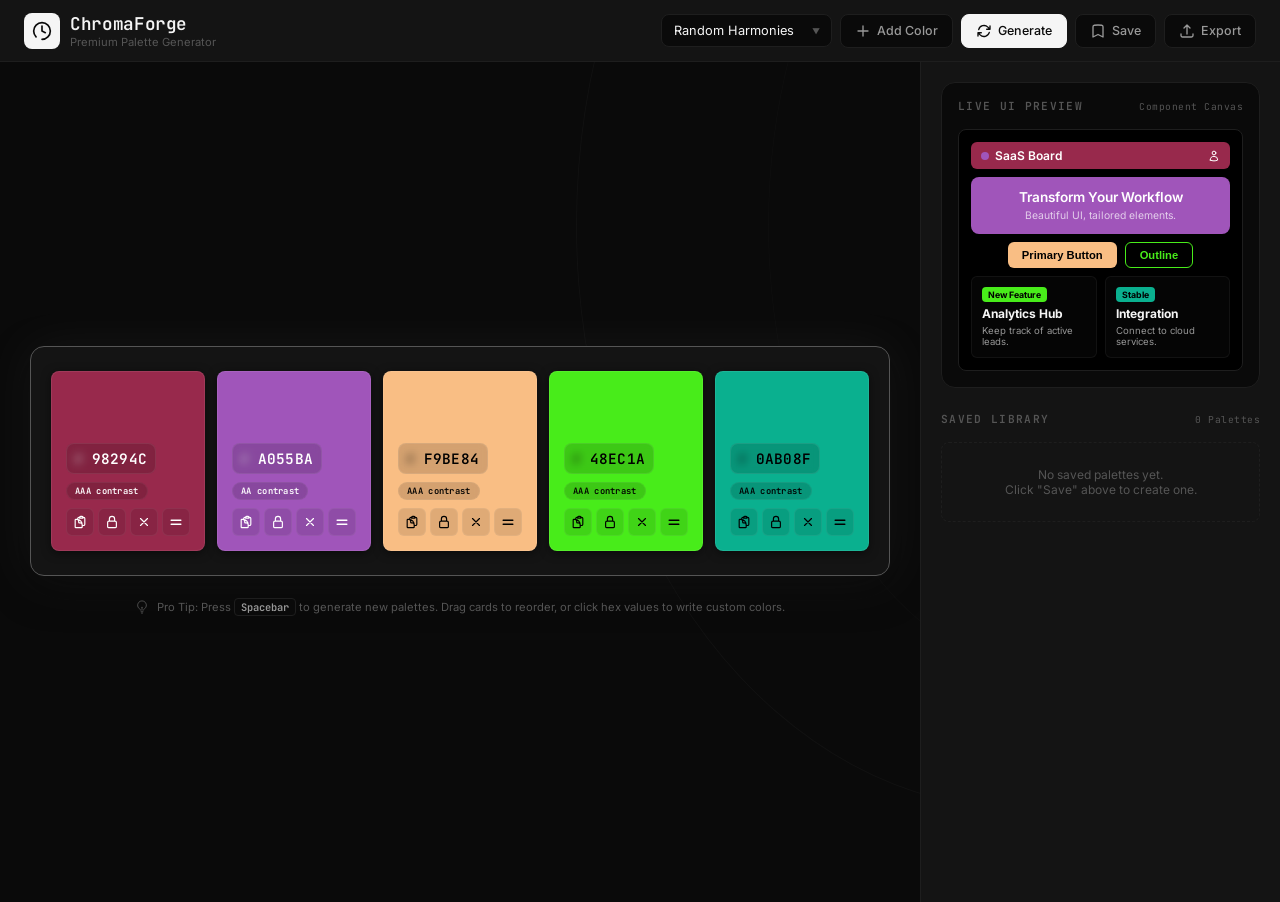
==== commit 9a4b39fc: "Center container vertically, thinner border 0.5px, smaller cards 160px/180px, stronger shadows with " ====
--- a/Color Palette Generator/index.html
+++ b/Color Palette Generator/index.html
@@ -5,7 +5,7 @@
     <meta name="viewport" content="width=device-width, initial-scale=1.0">
     <title>ChromaForge — Premium Color Palette Generator</title>
     <meta name="description" content="Generate beautiful, accessible, and professional color palettes using custom color harmonies. Preview in real-time, customize with HSL sliders, and export instantly.">
-    <style>:root{--bg:#0A0A0A;--surface:#141414;--surface-hover:#1E1E1E;--border:#1E1E1E;--border-hover:#333;--text-primary:#F5F5F5;--text-secondary:#999;--text-muted:#555;--white:#FFF;--black:#000;--gray-100:#F5F5F5;--gray-300:#CCC;--gray-500:#888;--gray-700:#444;--gray-900:#1A1A1A;--font-display:'JetBrains Mono','IBM Plex Mono',monospace;--font-body:'Inter',-apple-system,sans-serif;--radius:14px;--radius-sm:8px;--radius-full:9999px;--transition:200ms ease}*,*::before,*::after{margin:0;padding:0;box-sizing:border-box;-webkit-font-smoothing:antialiased;-moz-osx-font-smoothing:grayscale}body{background:var(--bg);color:var(--text-primary);font-family:var(--font-body);min-height:100vh;overflow-x:hidden}.bg-curve{position:fixed;inset:0;pointer-events:none;z-index:0;overflow:hidden}.bg-curve::before{content:'';position:absolute;top:-40%;right:-15%;width:70%;height:130%;border-radius:50%;border:1px solid rgba(255,255,255,.03)}.bg-curve::after{content:'';position:absolute;top:-25%;right:-5%;width:45%;height:100%;border-radius:50%;border:1px solid rgba(255,255,255,.02)}::-webkit-scrollbar{width:6px;height:6px}::-webkit-scrollbar-track{background:transparent}::-webkit-scrollbar-thumb{background:var(--border);border-radius:3px}::-webkit-scrollbar-thumb:hover{background:var(--border-hover)}header{background:var(--surface);border-bottom:1px solid var(--border);padding:12px 24px;position:sticky;top:0;z-index:100;backdrop-filter:blur(12px);-webkit-backdrop-filter:blur(12px)}.header-inner{max-width:1400px;margin:0 auto;display:flex;justify-content:space-between;align-items:center;gap:16px}@media(max-width:860px){.header-inner{flex-direction:column;align-items:flex-start}.controls-container{flex-wrap:wrap}}.logo-container{display:flex;align-items:center;gap:10px}.logo-icon{width:36px;height:36px;border-radius:var(--radius-sm);background:var(--text-primary);display:flex;align-items:center;justify-content:center;color:var(--bg)}.logo-text h1{font-family:var(--font-display);font-size:1.1rem;font-weight:600;letter-spacing:-.02em;color:var(--text-primary)}.logo-text p{font-size:.7rem;color:var(--text-muted);font-weight:400}.controls-container{display:flex;align-items:center;gap:8px}.select-wrapper{position:relative}.select-wrapper::after{content:'\25BC';font-size:.5rem;color:var(--text-muted);position:absolute;right:12px;top:50%;transform:translateY(-50%);pointer-events:none}select{appearance:none;background:var(--bg);border:1px solid var(--border);padding:8px 32px 8px 12px;color:var(--text-primary);font-family:var(--font-body);font-size:.8rem;font-weight:400;border-radius:var(--radius-sm);cursor:pointer;outline:none;transition:var(--transition)}select:hover,select:focus{border-color:var(--text-muted)}.btn{background:var(--bg);border:1px solid var(--border);color:var(--text-secondary);padding:8px 14px;font-size:.78rem;font-weight:500;font-family:var(--font-body);border-radius:var(--radius-sm);cursor:pointer;display:inline-flex;align-items:center;gap:6px;transition:var(--transition);user-select:none;white-space:nowrap}.btn:hover{border-color:var(--text-muted);color:var(--text-primary)}.btn-primary{background:var(--text-primary);color:var(--bg);border-color:var(--text-primary)}.btn-primary:hover{background:var(--gray-300);border-color:var(--gray-300);color:var(--bg)}.btn-icon-only{padding:6px;background:transparent;border:none;color:var(--text-muted)}.btn-icon-only:hover{color:var(--text-primary)}.app-container{position:relative;z-index:1;flex:1;display:grid;grid-template-rows:1fr auto;min-height:calc(100vh - 60px)}@media(min-width:1024px){.app-container{grid-template-columns:1fr 360px;grid-template-rows:1fr}}.palette-viewer-container{display:flex;flex-direction:column}.palette-grid{display:flex;flex-direction:row;flex-wrap:nowrap;justify-content:center;gap:16px;padding:28px;min-height:260px;background:var(--surface);border:1px solid #555;border-radius:var(--radius);box-shadow:0 0 40px rgba(255,255,255,.06),0 8px 32px rgba(0,0,0,.3)}.color-card{flex:0 1 200px;display:flex;flex-direction:column;position:relative;padding:16px;transition:200ms ease;overflow:hidden;min-height:220px;border-radius:10px;border:1px solid rgba(255,255,255,.08);box-shadow:0 4px 16px rgba(0,0,0,.4)}.color-card:hover{transform:scale(1.05);z-index:2;border-color:rgba(255,255,255,.3);box-shadow:0 8px 32px rgba(0,0,0,.6)}.color-card.dragging{opacity:.3;scale:.95}.color-card.drag-over{border-color:var(--text-muted)}.color-bg-trigger{position:absolute;inset:0;cursor:pointer;border:none;outline:none;z-index:1;opacity:0}.card-details{position:relative;z-index:2;display:flex;flex-direction:column;gap:8px;width:100%;margin-top:auto}.hex-input-container{position:relative;display:flex;align-items:center}.hex-hash{font-family:var(--font-display);font-size:.9rem;font-weight:700;position:absolute;left:8px;opacity:.5}.hex-value-input{background:rgba(0,0,0,.15);backdrop-filter:blur(4px);border:1px solid rgba(255,255,255,.08);color:inherit;font-family:var(--font-display);font-size:.9rem;font-weight:600;letter-spacing:.3px;width:90px;padding:5px 5px 5px 22px;border-radius:var(--radius-sm);text-transform:uppercase;outline:none;text-align:center;transition:var(--transition)}.hex-value-input:focus{border-color:rgba(255,255,255,.25)}.adjust-panel{background:rgba(0,0,0,.85);backdrop-filter:blur(12px);border:1px solid var(--border);border-radius:var(--radius-sm);padding:10px;width:180px;display:flex;flex-direction:column;gap:8px;opacity:0;pointer-events:none;transition:var(--transition);position:absolute;bottom:calc(100% + 8px);left:50%;translate:-50% 8px;z-index:5}.color-card:hover .adjust-panel,.adjust-panel:focus-within{opacity:1;pointer-events:auto;translate:-50% 0}@media(max-width:767px){.adjust-panel{position:fixed;bottom:auto;top:50%;left:50%;translate:-50% 8px;width:200px}.color-card:hover .adjust-panel,.adjust-panel:focus-within{translate:-50% -50%}}.slider-group{display:flex;flex-direction:column;gap:3px}.slider-group label{font-size:.6rem;font-weight:600;text-transform:uppercase;letter-spacing:.5px;color:rgba(255,255,255,.5);display:flex;justify-content:space-between}.slider-group input[type=range]{-webkit-appearance:none;width:100%;height:3px;border-radius:2px;background:rgba(255,255,255,.12);outline:none}.slider-group input[type=range]::-webkit-slider-thumb{-webkit-appearance:none;width:10px;height:10px;border-radius:50%;background:#fff;cursor:pointer;box-shadow:0 0 4px rgba(0,0,0,.4)}.card-actions{display:flex;flex-direction:row;gap:4px;align-items:center;justify-content:center;flex-wrap:wrap}.action-icon-btn{background:rgba(0,0,0,.1);border:1px solid rgba(255,255,255,.06);width:28px;height:28px;border-radius:6px;display:flex;align-items:center;justify-content:center;cursor:pointer;color:inherit;transition:var(--transition)}.action-icon-btn:hover{background:rgba(255,255,255,.1);border-color:rgba(255,255,255,.2)}.action-icon-btn.locked{background:rgba(255,255,255,.85);color:#000!important;border-color:#fff}.drag-handle{cursor:grab}.drag-handle:active{cursor:grabbing}.badge-contrast{font-family:var(--font-display);font-size:.55rem;font-weight:600;padding:2px 8px;border-radius:var(--radius-full);background:rgba(0,0,0,.15);border:1px solid rgba(255,255,255,.06);letter-spacing:.3px;display:inline-flex;align-items:center;gap:4px;backdrop-filter:blur(4px);align-self:flex-start}.shortcuts-hint{display:flex;align-items:center;justify-content:center;gap:8px;font-size:.7rem;color:var(--text-muted);padding:16px 12px 4px}.key-badge{background:var(--bg);border:1px solid var(--border);padding:1px 6px;border-radius:4px;font-family:var(--font-display);font-weight:600;font-size:.65rem;color:var(--text-secondary)}.sidebar-panel{background:var(--surface);border-top:1px solid var(--border);display:flex;flex-direction:column;padding:20px;overflow-y:auto}@media(min-width:1024px){.sidebar-panel{border-top:none;border-left:1px solid var(--border);height:calc(100vh - 60px)}}.section-title{font-family:var(--font-display);font-size:.7rem;font-weight:600;letter-spacing:.12em;text-transform:uppercase;margin-bottom:16px;display:flex;align-items:center;justify-content:space-between;color:var(--text-muted)}.section-title span:last-child{font-size:.6rem;color:var(--text-muted);font-weight:400;letter-spacing:.05em;text-transform:none}.live-preview-box{background:var(--bg);border:1px solid var(--border);border-radius:var(--radius);padding:16px;margin-bottom:24px}.preview-canvas{background:var(--black);border-radius:8px;padding:12px;display:flex;flex-direction:column;gap:8px;font-size:.75rem;border:1px solid var(--border)}.p-header{padding:6px 10px;border-radius:6px;display:flex;justify-content:space-between;align-items:center;font-weight:600;transition:background .3s ease,color .3s ease}.p-header-title{display:flex;align-items:center;gap:6px}.p-logo-dot{width:8px;height:8px;border-radius:50%;transition:background .3s ease}.p-hero{padding:12px;border-radius:8px;text-align:center;transition:background .3s ease,color .3s ease}.p-hero h3{font-size:.85rem;margin-bottom:4px;font-weight:600}.p-hero p{font-size:.65rem;opacity:.7}.p-buttons{display:flex;gap:8px;justify-content:center}.p-btn-main{padding:6px 14px;border-radius:6px;font-weight:600;font-size:.7rem;border:none;cursor:default;transition:background .3s ease,color .3s ease}.p-btn-sec{padding:6px 14px;border-radius:6px;font-weight:600;font-size:.7rem;border:1px solid;background:transparent;cursor:default;transition:border-color .3s ease,color .3s ease}.p-cards{display:grid;grid-template-columns:1fr 1fr;gap:8px}.p-card{padding:10px;border-radius:6px;display:flex;flex-direction:column;gap:4px;border:1px solid rgba(255,255,255,.03);transition:background .3s ease}.p-tag{font-size:.55rem;font-weight:700;padding:2px 6px;border-radius:4px;align-self:flex-start;transition:background .3s ease,color .3s ease}.saved-palettes-list{display:flex;flex-direction:column;gap:8px}.saved-palette-item{background:var(--bg);border:1px solid var(--border);border-radius:var(--radius-sm);padding:10px;display:flex;flex-direction:column;gap:8px;transition:var(--transition)}.saved-palette-item:hover{border-color:var(--text-muted)}.palette-meta{display:flex;justify-content:space-between;align-items:center}.palette-name-input{background:transparent;border:none;color:var(--text-primary);font-family:var(--font-body);font-weight:500;font-size:.78rem;outline:none;width:65%;border-bottom:1px solid transparent;transition:var(--transition)}.palette-name-input:focus{border-color:var(--text-muted)}.palette-meta-actions{display:flex;gap:4px}.palette-mini-action{background:transparent;border:none;color:var(--text-muted);cursor:pointer;padding:2px;font-size:.8rem;transition:var(--transition)}.palette-mini-action:hover{color:var(--text-secondary)}.palette-color-strip{display:flex;height:22px;border-radius:4px;overflow:hidden;cursor:pointer}.color-strip-bar{flex:1}.empty-saved{text-align:center;color:var(--text-muted);padding:24px 16px;font-size:.75rem;border:1px dashed var(--border);border-radius:var(--radius-sm)}.modal-overlay{position:fixed;inset:0;background:rgba(0,0,0,.7);backdrop-filter:blur(8px);z-index:1000;display:flex;align-items:center;justify-content:center;opacity:0;pointer-events:none;transition:opacity .25s ease}.modal-overlay.active{opacity:1;pointer-events:auto}.modal-content{background:var(--surface);border:1px solid var(--border);width:90%;max-width:500px;border-radius:var(--radius);box-shadow:0 20px 50px rgba(0,0,0,.5);overflow:hidden;transform:scale(.95);transition:transform .25s ease}.modal-overlay.active .modal-content{transform:scale(1)}.modal-header{padding:16px 20px;border-bottom:1px solid var(--border);display:flex;justify-content:space-between;align-items:center}.modal-header h2{font-family:var(--font-display);font-size:.9rem;font-weight:600;letter-spacing:.02em}.modal-close{background:transparent;border:none;color:var(--text-muted);cursor:pointer;padding:4px;transition:var(--transition);display:flex}.modal-close:hover{color:var(--text-primary)}.modal-body{padding:20px}.export-options-list{display:flex;flex-direction:column;gap:12px}.export-format-block{display:flex;flex-direction:column;gap:8px}.export-format-header{display:flex;justify-content:space-between;align-items:center}.export-format-title{font-size:.7rem;font-weight:600;text-transform:uppercase;letter-spacing:.08em;color:var(--text-secondary)}.export-code-panel{background:var(--bg);border:1px solid var(--border);border-radius:var(--radius-sm);padding:12px;font-family:var(--font-display);font-size:.7rem;color:var(--text-secondary);max-height:100px;overflow-y:auto;line-height:1.5}.toast-container{position:fixed;bottom:20px;right:20px;display:flex;flex-direction:column;gap:8px;z-index:2000}.toast{background:var(--surface);border:1px solid var(--border);border-left:3px solid var(--text-primary);color:var(--text-primary);padding:12px 20px;border-radius:var(--radius-sm);box-shadow:0 10px 30px rgba(0,0,0,.4);font-size:.8rem;font-weight:500;display:flex;align-items:center;gap:10px;transform:translateY(50px);opacity:0;animation:toast-in .25s ease forwards}@keyframes toast-in{to{transform:translateY(0);opacity:1}}.toast.removing{animation:toast-out .2s ease forwards}@keyframes toast-out{to{transform:scale(.9);opacity:0}}@media(prefers-reduced-motion:reduce){*,*::before,*::after{animation-duration:.01ms!important;transition-duration:.01ms!important}}</style>
+    <style>:root{--bg:#0A0A0A;--surface:#141414;--surface-hover:#1E1E1E;--border:#1E1E1E;--border-hover:#333;--text-primary:#F5F5F5;--text-secondary:#999;--text-muted:#555;--white:#FFF;--black:#000;--gray-100:#F5F5F5;--gray-300:#CCC;--gray-500:#888;--gray-700:#444;--gray-900:#1A1A1A;--font-display:'JetBrains Mono','IBM Plex Mono',monospace;--font-body:'Inter',-apple-system,sans-serif;--radius:14px;--radius-sm:8px;--radius-full:9999px;--transition:200ms ease}*,*::before,*::after{margin:0;padding:0;box-sizing:border-box;-webkit-font-smoothing:antialiased;-moz-osx-font-smoothing:grayscale}body{background:var(--bg);color:var(--text-primary);font-family:var(--font-body);min-height:100vh;overflow-x:hidden}.bg-curve{position:fixed;inset:0;pointer-events:none;z-index:0;overflow:hidden}.bg-curve::before{content:'';position:absolute;top:-40%;right:-15%;width:70%;height:130%;border-radius:50%;border:1px solid rgba(255,255,255,.03)}.bg-curve::after{content:'';position:absolute;top:-25%;right:-5%;width:45%;height:100%;border-radius:50%;border:1px solid rgba(255,255,255,.02)}::-webkit-scrollbar{width:6px;height:6px}::-webkit-scrollbar-track{background:transparent}::-webkit-scrollbar-thumb{background:var(--border);border-radius:3px}::-webkit-scrollbar-thumb:hover{background:var(--border-hover)}header{background:var(--surface);border-bottom:1px solid var(--border);padding:12px 24px;position:sticky;top:0;z-index:100;backdrop-filter:blur(12px);-webkit-backdrop-filter:blur(12px)}.header-inner{max-width:1400px;margin:0 auto;display:flex;justify-content:space-between;align-items:center;gap:16px}@media(max-width:860px){.header-inner{flex-direction:column;align-items:flex-start}.controls-container{flex-wrap:wrap}}.logo-container{display:flex;align-items:center;gap:10px}.logo-icon{width:36px;height:36px;border-radius:var(--radius-sm);background:var(--text-primary);display:flex;align-items:center;justify-content:center;color:var(--bg)}.logo-text h1{font-family:var(--font-display);font-size:1.1rem;font-weight:600;letter-spacing:-.02em;color:var(--text-primary)}.logo-text p{font-size:.7rem;color:var(--text-muted);font-weight:400}.controls-container{display:flex;align-items:center;gap:8px}.select-wrapper{position:relative}.select-wrapper::after{content:'\25BC';font-size:.5rem;color:var(--text-muted);position:absolute;right:12px;top:50%;transform:translateY(-50%);pointer-events:none}select{appearance:none;background:var(--bg);border:1px solid var(--border);padding:8px 32px 8px 12px;color:var(--text-primary);font-family:var(--font-body);font-size:.8rem;font-weight:400;border-radius:var(--radius-sm);cursor:pointer;outline:none;transition:var(--transition)}select:hover,select:focus{border-color:var(--text-muted)}.btn{background:var(--bg);border:1px solid var(--border);color:var(--text-secondary);padding:8px 14px;font-size:.78rem;font-weight:500;font-family:var(--font-body);border-radius:var(--radius-sm);cursor:pointer;display:inline-flex;align-items:center;gap:6px;transition:var(--transition);user-select:none;white-space:nowrap}.btn:hover{border-color:var(--text-muted);color:var(--text-primary)}.btn-primary{background:var(--text-primary);color:var(--bg);border-color:var(--text-primary)}.btn-primary:hover{background:var(--gray-300);border-color:var(--gray-300);color:var(--bg)}.btn-icon-only{padding:6px;background:transparent;border:none;color:var(--text-muted)}.btn-icon-only:hover{color:var(--text-primary)}.app-container{position:relative;z-index:1;flex:1;display:grid;grid-template-rows:1fr auto;min-height:calc(100vh - 60px)}@media(min-width:1024px){.app-container{grid-template-columns:1fr 360px;grid-template-rows:1fr}}.palette-viewer-container{display:flex;flex-direction:column;align-items:center;justify-content:center;padding:40px 24px}.palette-viewer-container{display:flex;flex-direction:column}.palette-grid{display:flex;flex-direction:row;flex-wrap:nowrap;justify-content:center;gap:12px;padding:24px 20px;background:var(--surface);border:.5px solid #555;border-radius:var(--radius);box-shadow:0 0 50px rgba(255,255,255,.05),0 12px 40px rgba(0,0,0,.35);margin-bottom:8px}.color-card{flex:0 1 160px;display:flex;flex-direction:column;position:relative;padding:14px;transition:200ms ease;overflow:hidden;min-height:180px;border-radius:8px;border:1px solid rgba(255,255,255,.08);box-shadow:0 2px 10px rgba(0,0,0,.5)}.color-card:hover{transform:scale(1.05);z-index:2;border-color:rgba(255,255,255,.3);box-shadow:0 8px 30px rgba(0,0,0,.7)}.color-card.dragging{opacity:.3;scale:.95}.color-card.drag-over{border-color:var(--text-muted)}.color-bg-trigger{position:absolute;inset:0;cursor:pointer;border:none;outline:none;z-index:1;opacity:0}.card-details{position:relative;z-index:2;display:flex;flex-direction:column;gap:8px;width:100%;margin-top:auto}.hex-input-container{position:relative;display:flex;align-items:center}.hex-hash{font-family:var(--font-display);font-size:.9rem;font-weight:700;position:absolute;left:8px;opacity:.5}.hex-value-input{background:rgba(0,0,0,.15);backdrop-filter:blur(4px);border:1px solid rgba(255,255,255,.08);color:inherit;font-family:var(--font-display);font-size:.9rem;font-weight:600;letter-spacing:.3px;width:90px;padding:5px 5px 5px 22px;border-radius:var(--radius-sm);text-transform:uppercase;outline:none;text-align:center;transition:var(--transition)}.hex-value-input:focus{border-color:rgba(255,255,255,.25)}.adjust-panel{background:rgba(0,0,0,.85);backdrop-filter:blur(12px);border:1px solid var(--border);border-radius:var(--radius-sm);padding:10px;width:180px;display:flex;flex-direction:column;gap:8px;opacity:0;pointer-events:none;transition:var(--transition);position:absolute;bottom:calc(100% + 8px);left:50%;translate:-50% 8px;z-index:5}.color-card:hover .adjust-panel,.adjust-panel:focus-within{opacity:1;pointer-events:auto;translate:-50% 0}@media(max-width:767px){.adjust-panel{position:fixed;bottom:auto;top:50%;left:50%;translate:-50% 8px;width:200px}.color-card:hover .adjust-panel,.adjust-panel:focus-within{translate:-50% -50%}}.slider-group{display:flex;flex-direction:column;gap:3px}.slider-group label{font-size:.6rem;font-weight:600;text-transform:uppercase;letter-spacing:.5px;color:rgba(255,255,255,.5);display:flex;justify-content:space-between}.slider-group input[type=range]{-webkit-appearance:none;width:100%;height:3px;border-radius:2px;background:rgba(255,255,255,.12);outline:none}.slider-group input[type=range]::-webkit-slider-thumb{-webkit-appearance:none;width:10px;height:10px;border-radius:50%;background:#fff;cursor:pointer;box-shadow:0 0 4px rgba(0,0,0,.4)}.card-actions{display:flex;flex-direction:row;gap:4px;align-items:center;justify-content:center;flex-wrap:wrap}.action-icon-btn{background:rgba(0,0,0,.1);border:1px solid rgba(255,255,255,.06);width:28px;height:28px;border-radius:6px;display:flex;align-items:center;justify-content:center;cursor:pointer;color:inherit;transition:var(--transition)}.action-icon-btn:hover{background:rgba(255,255,255,.1);border-color:rgba(255,255,255,.2)}.action-icon-btn.locked{background:rgba(255,255,255,.85);color:#000!important;border-color:#fff}.drag-handle{cursor:grab}.drag-handle:active{cursor:grabbing}.badge-contrast{font-family:var(--font-display);font-size:.55rem;font-weight:600;padding:2px 8px;border-radius:var(--radius-full);background:rgba(0,0,0,.15);border:1px solid rgba(255,255,255,.06);letter-spacing:.3px;display:inline-flex;align-items:center;gap:4px;backdrop-filter:blur(4px);align-self:flex-start}.shortcuts-hint{display:flex;align-items:center;justify-content:center;gap:8px;font-size:.7rem;color:var(--text-muted);padding:16px 12px 4px}.key-badge{background:var(--bg);border:1px solid var(--border);padding:1px 6px;border-radius:4px;font-family:var(--font-display);font-weight:600;font-size:.65rem;color:var(--text-secondary)}.sidebar-panel{background:var(--surface);border-top:1px solid var(--border);display:flex;flex-direction:column;padding:20px;overflow-y:auto}@media(min-width:1024px){.sidebar-panel{border-top:none;border-left:1px solid var(--border);height:calc(100vh - 60px)}}.section-title{font-family:var(--font-display);font-size:.7rem;font-weight:600;letter-spacing:.12em;text-transform:uppercase;margin-bottom:16px;display:flex;align-items:center;justify-content:space-between;color:var(--text-muted)}.section-title span:last-child{font-size:.6rem;color:var(--text-muted);font-weight:400;letter-spacing:.05em;text-transform:none}.live-preview-box{background:var(--bg);border:1px solid var(--border);border-radius:var(--radius);padding:16px;margin-bottom:24px}.preview-canvas{background:var(--black);border-radius:8px;padding:12px;display:flex;flex-direction:column;gap:8px;font-size:.75rem;border:1px solid var(--border)}.p-header{padding:6px 10px;border-radius:6px;display:flex;justify-content:space-between;align-items:center;font-weight:600;transition:background .3s ease,color .3s ease}.p-header-title{display:flex;align-items:center;gap:6px}.p-logo-dot{width:8px;height:8px;border-radius:50%;transition:background .3s ease}.p-hero{padding:12px;border-radius:8px;text-align:center;transition:background .3s ease,color .3s ease}.p-hero h3{font-size:.85rem;margin-bottom:4px;font-weight:600}.p-hero p{font-size:.65rem;opacity:.7}.p-buttons{display:flex;gap:8px;justify-content:center}.p-btn-main{padding:6px 14px;border-radius:6px;font-weight:600;font-size:.7rem;border:none;cursor:default;transition:background .3s ease,color .3s ease}.p-btn-sec{padding:6px 14px;border-radius:6px;font-weight:600;font-size:.7rem;border:1px solid;background:transparent;cursor:default;transition:border-color .3s ease,color .3s ease}.p-cards{display:grid;grid-template-columns:1fr 1fr;gap:8px}.p-card{padding:10px;border-radius:6px;display:flex;flex-direction:column;gap:4px;border:1px solid rgba(255,255,255,.03);transition:background .3s ease}.p-tag{font-size:.55rem;font-weight:700;padding:2px 6px;border-radius:4px;align-self:flex-start;transition:background .3s ease,color .3s ease}.saved-palettes-list{display:flex;flex-direction:column;gap:8px}.saved-palette-item{background:var(--bg);border:1px solid var(--border);border-radius:var(--radius-sm);padding:10px;display:flex;flex-direction:column;gap:8px;transition:var(--transition)}.saved-palette-item:hover{border-color:var(--text-muted)}.palette-meta{display:flex;justify-content:space-between;align-items:center}.palette-name-input{background:transparent;border:none;color:var(--text-primary);font-family:var(--font-body);font-weight:500;font-size:.78rem;outline:none;width:65%;border-bottom:1px solid transparent;transition:var(--transition)}.palette-name-input:focus{border-color:var(--text-muted)}.palette-meta-actions{display:flex;gap:4px}.palette-mini-action{background:transparent;border:none;color:var(--text-muted);cursor:pointer;padding:2px;font-size:.8rem;transition:var(--transition)}.palette-mini-action:hover{color:var(--text-secondary)}.palette-color-strip{display:flex;height:22px;border-radius:4px;overflow:hidden;cursor:pointer}.color-strip-bar{flex:1}.empty-saved{text-align:center;color:var(--text-muted);padding:24px 16px;font-size:.75rem;border:1px dashed var(--border);border-radius:var(--radius-sm)}.modal-overlay{position:fixed;inset:0;background:rgba(0,0,0,.7);backdrop-filter:blur(8px);z-index:1000;display:flex;align-items:center;justify-content:center;opacity:0;pointer-events:none;transition:opacity .25s ease}.modal-overlay.active{opacity:1;pointer-events:auto}.modal-content{background:var(--surface);border:1px solid var(--border);width:90%;max-width:500px;border-radius:var(--radius);box-shadow:0 20px 50px rgba(0,0,0,.5);overflow:hidden;transform:scale(.95);transition:transform .25s ease}.modal-overlay.active .modal-content{transform:scale(1)}.modal-header{padding:16px 20px;border-bottom:1px solid var(--border);display:flex;justify-content:space-between;align-items:center}.modal-header h2{font-family:var(--font-display);font-size:.9rem;font-weight:600;letter-spacing:.02em}.modal-close{background:transparent;border:none;color:var(--text-muted);cursor:pointer;padding:4px;transition:var(--transition);display:flex}.modal-close:hover{color:var(--text-primary)}.modal-body{padding:20px}.export-options-list{display:flex;flex-direction:column;gap:12px}.export-format-block{display:flex;flex-direction:column;gap:8px}.export-format-header{display:flex;justify-content:space-between;align-items:center}.export-format-title{font-size:.7rem;font-weight:600;text-transform:uppercase;letter-spacing:.08em;color:var(--text-secondary)}.export-code-panel{background:var(--bg);border:1px solid var(--border);border-radius:var(--radius-sm);padding:12px;font-family:var(--font-display);font-size:.7rem;color:var(--text-secondary);max-height:100px;overflow-y:auto;line-height:1.5}.toast-container{position:fixed;bottom:20px;right:20px;display:flex;flex-direction:column;gap:8px;z-index:2000}.toast{background:var(--surface);border:1px solid var(--border);border-left:3px solid var(--text-primary);color:var(--text-primary);padding:12px 20px;border-radius:var(--radius-sm);box-shadow:0 10px 30px rgba(0,0,0,.4);font-size:.8rem;font-weight:500;display:flex;align-items:center;gap:10px;transform:translateY(50px);opacity:0;animation:toast-in .25s ease forwards}@keyframes toast-in{to{transform:translateY(0);opacity:1}}.toast.removing{animation:toast-out .2s ease forwards}@keyframes toast-out{to{transform:scale(.9);opacity:0}}@media(prefers-reduced-motion:reduce){*,*::before,*::after{animation-duration:.01ms!important;transition-duration:.01ms!important}}</style>
     <link rel="preconnect" href="https://fonts.googleapis.com">
     <link rel="preconnect" href="https://fonts.gstatic.com" crossorigin>
     <link href="https://fonts.googleapis.com/css2?family=Inter:wght@300;400;500;600;700&family=JetBrains+Mono:wght@400;500;600;700&display=swap" rel="stylesheet">
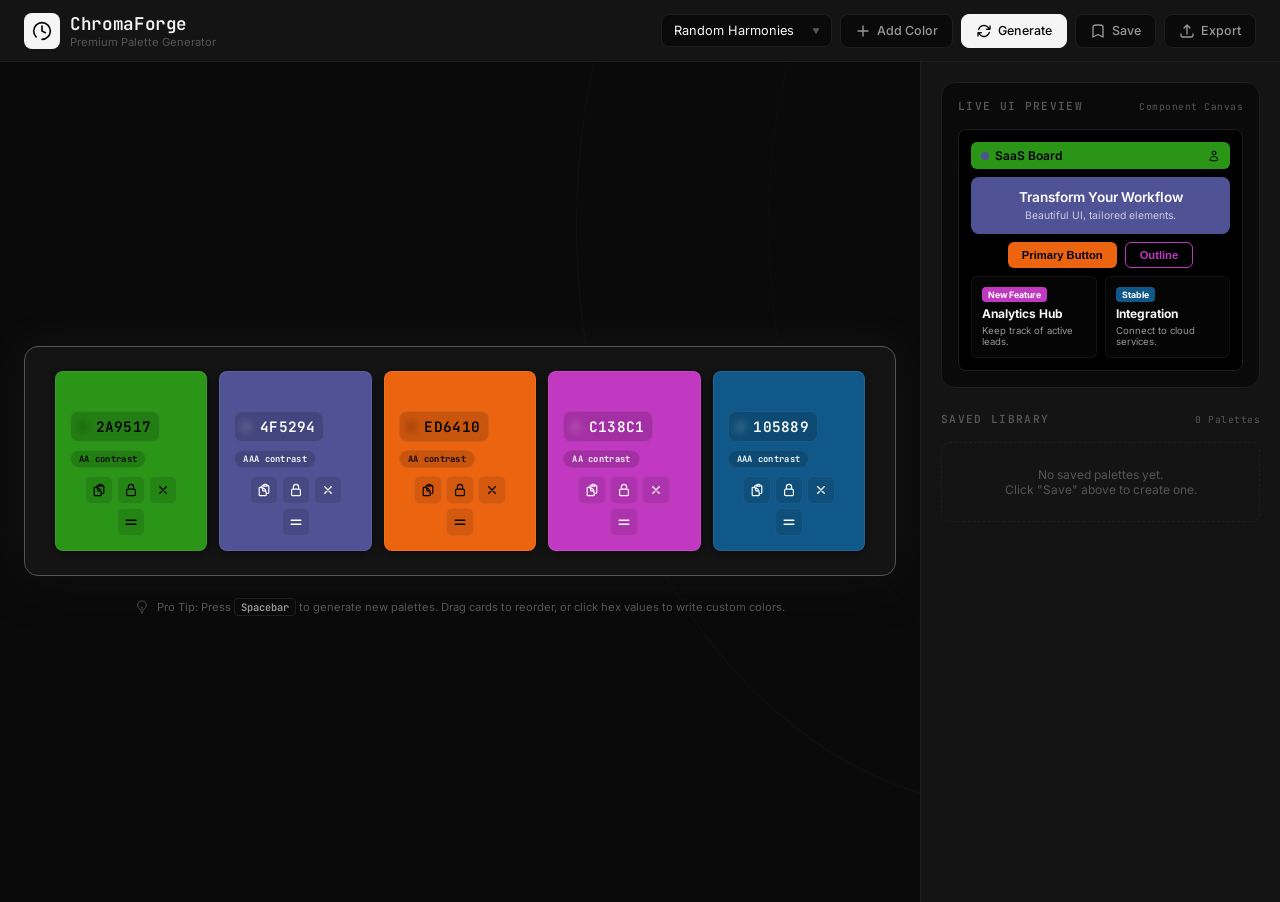
==== commit 3a6f4860: "Container padding +10px on each side (24px 30px)" ====
--- a/Color Palette Generator/index.html
+++ b/Color Palette Generator/index.html
@@ -5,7 +5,7 @@
     <meta name="viewport" content="width=device-width, initial-scale=1.0">
     <title>ChromaForge — Premium Color Palette Generator</title>
     <meta name="description" content="Generate beautiful, accessible, and professional color palettes using custom color harmonies. Preview in real-time, customize with HSL sliders, and export instantly.">
-    <style>:root{--bg:#0A0A0A;--surface:#141414;--surface-hover:#1E1E1E;--border:#1E1E1E;--border-hover:#333;--text-primary:#F5F5F5;--text-secondary:#999;--text-muted:#555;--white:#FFF;--black:#000;--gray-100:#F5F5F5;--gray-300:#CCC;--gray-500:#888;--gray-700:#444;--gray-900:#1A1A1A;--font-display:'JetBrains Mono','IBM Plex Mono',monospace;--font-body:'Inter',-apple-system,sans-serif;--radius:14px;--radius-sm:8px;--radius-full:9999px;--transition:200ms ease}*,*::before,*::after{margin:0;padding:0;box-sizing:border-box;-webkit-font-smoothing:antialiased;-moz-osx-font-smoothing:grayscale}body{background:var(--bg);color:var(--text-primary);font-family:var(--font-body);min-height:100vh;overflow-x:hidden}.bg-curve{position:fixed;inset:0;pointer-events:none;z-index:0;overflow:hidden}.bg-curve::before{content:'';position:absolute;top:-40%;right:-15%;width:70%;height:130%;border-radius:50%;border:1px solid rgba(255,255,255,.03)}.bg-curve::after{content:'';position:absolute;top:-25%;right:-5%;width:45%;height:100%;border-radius:50%;border:1px solid rgba(255,255,255,.02)}::-webkit-scrollbar{width:6px;height:6px}::-webkit-scrollbar-track{background:transparent}::-webkit-scrollbar-thumb{background:var(--border);border-radius:3px}::-webkit-scrollbar-thumb:hover{background:var(--border-hover)}header{background:var(--surface);border-bottom:1px solid var(--border);padding:12px 24px;position:sticky;top:0;z-index:100;backdrop-filter:blur(12px);-webkit-backdrop-filter:blur(12px)}.header-inner{max-width:1400px;margin:0 auto;display:flex;justify-content:space-between;align-items:center;gap:16px}@media(max-width:860px){.header-inner{flex-direction:column;align-items:flex-start}.controls-container{flex-wrap:wrap}}.logo-container{display:flex;align-items:center;gap:10px}.logo-icon{width:36px;height:36px;border-radius:var(--radius-sm);background:var(--text-primary);display:flex;align-items:center;justify-content:center;color:var(--bg)}.logo-text h1{font-family:var(--font-display);font-size:1.1rem;font-weight:600;letter-spacing:-.02em;color:var(--text-primary)}.logo-text p{font-size:.7rem;color:var(--text-muted);font-weight:400}.controls-container{display:flex;align-items:center;gap:8px}.select-wrapper{position:relative}.select-wrapper::after{content:'\25BC';font-size:.5rem;color:var(--text-muted);position:absolute;right:12px;top:50%;transform:translateY(-50%);pointer-events:none}select{appearance:none;background:var(--bg);border:1px solid var(--border);padding:8px 32px 8px 12px;color:var(--text-primary);font-family:var(--font-body);font-size:.8rem;font-weight:400;border-radius:var(--radius-sm);cursor:pointer;outline:none;transition:var(--transition)}select:hover,select:focus{border-color:var(--text-muted)}.btn{background:var(--bg);border:1px solid var(--border);color:var(--text-secondary);padding:8px 14px;font-size:.78rem;font-weight:500;font-family:var(--font-body);border-radius:var(--radius-sm);cursor:pointer;display:inline-flex;align-items:center;gap:6px;transition:var(--transition);user-select:none;white-space:nowrap}.btn:hover{border-color:var(--text-muted);color:var(--text-primary)}.btn-primary{background:var(--text-primary);color:var(--bg);border-color:var(--text-primary)}.btn-primary:hover{background:var(--gray-300);border-color:var(--gray-300);color:var(--bg)}.btn-icon-only{padding:6px;background:transparent;border:none;color:var(--text-muted)}.btn-icon-only:hover{color:var(--text-primary)}.app-container{position:relative;z-index:1;flex:1;display:grid;grid-template-rows:1fr auto;min-height:calc(100vh - 60px)}@media(min-width:1024px){.app-container{grid-template-columns:1fr 360px;grid-template-rows:1fr}}.palette-viewer-container{display:flex;flex-direction:column;align-items:center;justify-content:center;padding:40px 24px}.palette-viewer-container{display:flex;flex-direction:column}.palette-grid{display:flex;flex-direction:row;flex-wrap:nowrap;justify-content:center;gap:12px;padding:24px 20px;background:var(--surface);border:.5px solid #555;border-radius:var(--radius);box-shadow:0 0 50px rgba(255,255,255,.05),0 12px 40px rgba(0,0,0,.35);margin-bottom:8px}.color-card{flex:0 1 160px;display:flex;flex-direction:column;position:relative;padding:14px;transition:200ms ease;overflow:hidden;min-height:180px;border-radius:8px;border:1px solid rgba(255,255,255,.08);box-shadow:0 2px 10px rgba(0,0,0,.5)}.color-card:hover{transform:scale(1.05);z-index:2;border-color:rgba(255,255,255,.3);box-shadow:0 8px 30px rgba(0,0,0,.7)}.color-card.dragging{opacity:.3;scale:.95}.color-card.drag-over{border-color:var(--text-muted)}.color-bg-trigger{position:absolute;inset:0;cursor:pointer;border:none;outline:none;z-index:1;opacity:0}.card-details{position:relative;z-index:2;display:flex;flex-direction:column;gap:8px;width:100%;margin-top:auto}.hex-input-container{position:relative;display:flex;align-items:center}.hex-hash{font-family:var(--font-display);font-size:.9rem;font-weight:700;position:absolute;left:8px;opacity:.5}.hex-value-input{background:rgba(0,0,0,.15);backdrop-filter:blur(4px);border:1px solid rgba(255,255,255,.08);color:inherit;font-family:var(--font-display);font-size:.9rem;font-weight:600;letter-spacing:.3px;width:90px;padding:5px 5px 5px 22px;border-radius:var(--radius-sm);text-transform:uppercase;outline:none;text-align:center;transition:var(--transition)}.hex-value-input:focus{border-color:rgba(255,255,255,.25)}.adjust-panel{background:rgba(0,0,0,.85);backdrop-filter:blur(12px);border:1px solid var(--border);border-radius:var(--radius-sm);padding:10px;width:180px;display:flex;flex-direction:column;gap:8px;opacity:0;pointer-events:none;transition:var(--transition);position:absolute;bottom:calc(100% + 8px);left:50%;translate:-50% 8px;z-index:5}.color-card:hover .adjust-panel,.adjust-panel:focus-within{opacity:1;pointer-events:auto;translate:-50% 0}@media(max-width:767px){.adjust-panel{position:fixed;bottom:auto;top:50%;left:50%;translate:-50% 8px;width:200px}.color-card:hover .adjust-panel,.adjust-panel:focus-within{translate:-50% -50%}}.slider-group{display:flex;flex-direction:column;gap:3px}.slider-group label{font-size:.6rem;font-weight:600;text-transform:uppercase;letter-spacing:.5px;color:rgba(255,255,255,.5);display:flex;justify-content:space-between}.slider-group input[type=range]{-webkit-appearance:none;width:100%;height:3px;border-radius:2px;background:rgba(255,255,255,.12);outline:none}.slider-group input[type=range]::-webkit-slider-thumb{-webkit-appearance:none;width:10px;height:10px;border-radius:50%;background:#fff;cursor:pointer;box-shadow:0 0 4px rgba(0,0,0,.4)}.card-actions{display:flex;flex-direction:row;gap:4px;align-items:center;justify-content:center;flex-wrap:wrap}.action-icon-btn{background:rgba(0,0,0,.1);border:1px solid rgba(255,255,255,.06);width:28px;height:28px;border-radius:6px;display:flex;align-items:center;justify-content:center;cursor:pointer;color:inherit;transition:var(--transition)}.action-icon-btn:hover{background:rgba(255,255,255,.1);border-color:rgba(255,255,255,.2)}.action-icon-btn.locked{background:rgba(255,255,255,.85);color:#000!important;border-color:#fff}.drag-handle{cursor:grab}.drag-handle:active{cursor:grabbing}.badge-contrast{font-family:var(--font-display);font-size:.55rem;font-weight:600;padding:2px 8px;border-radius:var(--radius-full);background:rgba(0,0,0,.15);border:1px solid rgba(255,255,255,.06);letter-spacing:.3px;display:inline-flex;align-items:center;gap:4px;backdrop-filter:blur(4px);align-self:flex-start}.shortcuts-hint{display:flex;align-items:center;justify-content:center;gap:8px;font-size:.7rem;color:var(--text-muted);padding:16px 12px 4px}.key-badge{background:var(--bg);border:1px solid var(--border);padding:1px 6px;border-radius:4px;font-family:var(--font-display);font-weight:600;font-size:.65rem;color:var(--text-secondary)}.sidebar-panel{background:var(--surface);border-top:1px solid var(--border);display:flex;flex-direction:column;padding:20px;overflow-y:auto}@media(min-width:1024px){.sidebar-panel{border-top:none;border-left:1px solid var(--border);height:calc(100vh - 60px)}}.section-title{font-family:var(--font-display);font-size:.7rem;font-weight:600;letter-spacing:.12em;text-transform:uppercase;margin-bottom:16px;display:flex;align-items:center;justify-content:space-between;color:var(--text-muted)}.section-title span:last-child{font-size:.6rem;color:var(--text-muted);font-weight:400;letter-spacing:.05em;text-transform:none}.live-preview-box{background:var(--bg);border:1px solid var(--border);border-radius:var(--radius);padding:16px;margin-bottom:24px}.preview-canvas{background:var(--black);border-radius:8px;padding:12px;display:flex;flex-direction:column;gap:8px;font-size:.75rem;border:1px solid var(--border)}.p-header{padding:6px 10px;border-radius:6px;display:flex;justify-content:space-between;align-items:center;font-weight:600;transition:background .3s ease,color .3s ease}.p-header-title{display:flex;align-items:center;gap:6px}.p-logo-dot{width:8px;height:8px;border-radius:50%;transition:background .3s ease}.p-hero{padding:12px;border-radius:8px;text-align:center;transition:background .3s ease,color .3s ease}.p-hero h3{font-size:.85rem;margin-bottom:4px;font-weight:600}.p-hero p{font-size:.65rem;opacity:.7}.p-buttons{display:flex;gap:8px;justify-content:center}.p-btn-main{padding:6px 14px;border-radius:6px;font-weight:600;font-size:.7rem;border:none;cursor:default;transition:background .3s ease,color .3s ease}.p-btn-sec{padding:6px 14px;border-radius:6px;font-weight:600;font-size:.7rem;border:1px solid;background:transparent;cursor:default;transition:border-color .3s ease,color .3s ease}.p-cards{display:grid;grid-template-columns:1fr 1fr;gap:8px}.p-card{padding:10px;border-radius:6px;display:flex;flex-direction:column;gap:4px;border:1px solid rgba(255,255,255,.03);transition:background .3s ease}.p-tag{font-size:.55rem;font-weight:700;padding:2px 6px;border-radius:4px;align-self:flex-start;transition:background .3s ease,color .3s ease}.saved-palettes-list{display:flex;flex-direction:column;gap:8px}.saved-palette-item{background:var(--bg);border:1px solid var(--border);border-radius:var(--radius-sm);padding:10px;display:flex;flex-direction:column;gap:8px;transition:var(--transition)}.saved-palette-item:hover{border-color:var(--text-muted)}.palette-meta{display:flex;justify-content:space-between;align-items:center}.palette-name-input{background:transparent;border:none;color:var(--text-primary);font-family:var(--font-body);font-weight:500;font-size:.78rem;outline:none;width:65%;border-bottom:1px solid transparent;transition:var(--transition)}.palette-name-input:focus{border-color:var(--text-muted)}.palette-meta-actions{display:flex;gap:4px}.palette-mini-action{background:transparent;border:none;color:var(--text-muted);cursor:pointer;padding:2px;font-size:.8rem;transition:var(--transition)}.palette-mini-action:hover{color:var(--text-secondary)}.palette-color-strip{display:flex;height:22px;border-radius:4px;overflow:hidden;cursor:pointer}.color-strip-bar{flex:1}.empty-saved{text-align:center;color:var(--text-muted);padding:24px 16px;font-size:.75rem;border:1px dashed var(--border);border-radius:var(--radius-sm)}.modal-overlay{position:fixed;inset:0;background:rgba(0,0,0,.7);backdrop-filter:blur(8px);z-index:1000;display:flex;align-items:center;justify-content:center;opacity:0;pointer-events:none;transition:opacity .25s ease}.modal-overlay.active{opacity:1;pointer-events:auto}.modal-content{background:var(--surface);border:1px solid var(--border);width:90%;max-width:500px;border-radius:var(--radius);box-shadow:0 20px 50px rgba(0,0,0,.5);overflow:hidden;transform:scale(.95);transition:transform .25s ease}.modal-overlay.active .modal-content{transform:scale(1)}.modal-header{padding:16px 20px;border-bottom:1px solid var(--border);display:flex;justify-content:space-between;align-items:center}.modal-header h2{font-family:var(--font-display);font-size:.9rem;font-weight:600;letter-spacing:.02em}.modal-close{background:transparent;border:none;color:var(--text-muted);cursor:pointer;padding:4px;transition:var(--transition);display:flex}.modal-close:hover{color:var(--text-primary)}.modal-body{padding:20px}.export-options-list{display:flex;flex-direction:column;gap:12px}.export-format-block{display:flex;flex-direction:column;gap:8px}.export-format-header{display:flex;justify-content:space-between;align-items:center}.export-format-title{font-size:.7rem;font-weight:600;text-transform:uppercase;letter-spacing:.08em;color:var(--text-secondary)}.export-code-panel{background:var(--bg);border:1px solid var(--border);border-radius:var(--radius-sm);padding:12px;font-family:var(--font-display);font-size:.7rem;color:var(--text-secondary);max-height:100px;overflow-y:auto;line-height:1.5}.toast-container{position:fixed;bottom:20px;right:20px;display:flex;flex-direction:column;gap:8px;z-index:2000}.toast{background:var(--surface);border:1px solid var(--border);border-left:3px solid var(--text-primary);color:var(--text-primary);padding:12px 20px;border-radius:var(--radius-sm);box-shadow:0 10px 30px rgba(0,0,0,.4);font-size:.8rem;font-weight:500;display:flex;align-items:center;gap:10px;transform:translateY(50px);opacity:0;animation:toast-in .25s ease forwards}@keyframes toast-in{to{transform:translateY(0);opacity:1}}.toast.removing{animation:toast-out .2s ease forwards}@keyframes toast-out{to{transform:scale(.9);opacity:0}}@media(prefers-reduced-motion:reduce){*,*::before,*::after{animation-duration:.01ms!important;transition-duration:.01ms!important}}</style>
+    <style>:root{--bg:#0A0A0A;--surface:#141414;--surface-hover:#1E1E1E;--border:#1E1E1E;--border-hover:#333;--text-primary:#F5F5F5;--text-secondary:#999;--text-muted:#555;--white:#FFF;--black:#000;--gray-100:#F5F5F5;--gray-300:#CCC;--gray-500:#888;--gray-700:#444;--gray-900:#1A1A1A;--font-display:'JetBrains Mono','IBM Plex Mono',monospace;--font-body:'Inter',-apple-system,sans-serif;--radius:14px;--radius-sm:8px;--radius-full:9999px;--transition:200ms ease}*,*::before,*::after{margin:0;padding:0;box-sizing:border-box;-webkit-font-smoothing:antialiased;-moz-osx-font-smoothing:grayscale}body{background:var(--bg);color:var(--text-primary);font-family:var(--font-body);min-height:100vh;overflow-x:hidden}.bg-curve{position:fixed;inset:0;pointer-events:none;z-index:0;overflow:hidden}.bg-curve::before{content:'';position:absolute;top:-40%;right:-15%;width:70%;height:130%;border-radius:50%;border:1px solid rgba(255,255,255,.03)}.bg-curve::after{content:'';position:absolute;top:-25%;right:-5%;width:45%;height:100%;border-radius:50%;border:1px solid rgba(255,255,255,.02)}::-webkit-scrollbar{width:6px;height:6px}::-webkit-scrollbar-track{background:transparent}::-webkit-scrollbar-thumb{background:var(--border);border-radius:3px}::-webkit-scrollbar-thumb:hover{background:var(--border-hover)}header{background:var(--surface);border-bottom:1px solid var(--border);padding:12px 24px;position:sticky;top:0;z-index:100;backdrop-filter:blur(12px);-webkit-backdrop-filter:blur(12px)}.header-inner{max-width:1400px;margin:0 auto;display:flex;justify-content:space-between;align-items:center;gap:16px}@media(max-width:860px){.header-inner{flex-direction:column;align-items:flex-start}.controls-container{flex-wrap:wrap}}.logo-container{display:flex;align-items:center;gap:10px}.logo-icon{width:36px;height:36px;border-radius:var(--radius-sm);background:var(--text-primary);display:flex;align-items:center;justify-content:center;color:var(--bg)}.logo-text h1{font-family:var(--font-display);font-size:1.1rem;font-weight:600;letter-spacing:-.02em;color:var(--text-primary)}.logo-text p{font-size:.7rem;color:var(--text-muted);font-weight:400}.controls-container{display:flex;align-items:center;gap:8px}.select-wrapper{position:relative}.select-wrapper::after{content:'\25BC';font-size:.5rem;color:var(--text-muted);position:absolute;right:12px;top:50%;transform:translateY(-50%);pointer-events:none}select{appearance:none;background:var(--bg);border:1px solid var(--border);padding:8px 32px 8px 12px;color:var(--text-primary);font-family:var(--font-body);font-size:.8rem;font-weight:400;border-radius:var(--radius-sm);cursor:pointer;outline:none;transition:var(--transition)}select:hover,select:focus{border-color:var(--text-muted)}.btn{background:var(--bg);border:1px solid var(--border);color:var(--text-secondary);padding:8px 14px;font-size:.78rem;font-weight:500;font-family:var(--font-body);border-radius:var(--radius-sm);cursor:pointer;display:inline-flex;align-items:center;gap:6px;transition:var(--transition);user-select:none;white-space:nowrap}.btn:hover{border-color:var(--text-muted);color:var(--text-primary)}.btn-primary{background:var(--text-primary);color:var(--bg);border-color:var(--text-primary)}.btn-primary:hover{background:var(--gray-300);border-color:var(--gray-300);color:var(--bg)}.btn-icon-only{padding:6px;background:transparent;border:none;color:var(--text-muted)}.btn-icon-only:hover{color:var(--text-primary)}.app-container{position:relative;z-index:1;flex:1;display:grid;grid-template-rows:1fr auto;min-height:calc(100vh - 60px)}@media(min-width:1024px){.app-container{grid-template-columns:1fr 360px;grid-template-rows:1fr}}.palette-viewer-container{display:flex;flex-direction:column;align-items:center;justify-content:center;padding:40px 24px}.palette-viewer-container{display:flex;flex-direction:column}.palette-grid{display:flex;flex-direction:row;flex-wrap:nowrap;justify-content:center;gap:12px;padding:24px 30px;background:var(--surface);border:.5px solid #555;border-radius:var(--radius);box-shadow:0 0 50px rgba(255,255,255,.05),0 12px 40px rgba(0,0,0,.35);margin-bottom:8px}.color-card{flex:0 1 160px;display:flex;flex-direction:column;position:relative;padding:14px;transition:200ms ease;overflow:hidden;min-height:180px;border-radius:8px;border:1px solid rgba(255,255,255,.08);box-shadow:0 2px 10px rgba(0,0,0,.5)}.color-card:hover{transform:scale(1.05);z-index:2;border-color:rgba(255,255,255,.3);box-shadow:0 8px 30px rgba(0,0,0,.7)}.color-card.dragging{opacity:.3;scale:.95}.color-card.drag-over{border-color:var(--text-muted)}.color-bg-trigger{position:absolute;inset:0;cursor:pointer;border:none;outline:none;z-index:1;opacity:0}.card-details{position:relative;z-index:2;display:flex;flex-direction:column;gap:8px;width:100%;margin-top:auto}.hex-input-container{position:relative;display:flex;align-items:center}.hex-hash{font-family:var(--font-display);font-size:.9rem;font-weight:700;position:absolute;left:8px;opacity:.5}.hex-value-input{background:rgba(0,0,0,.15);backdrop-filter:blur(4px);border:1px solid rgba(255,255,255,.08);color:inherit;font-family:var(--font-display);font-size:.9rem;font-weight:600;letter-spacing:.3px;width:90px;padding:5px 5px 5px 22px;border-radius:var(--radius-sm);text-transform:uppercase;outline:none;text-align:center;transition:var(--transition)}.hex-value-input:focus{border-color:rgba(255,255,255,.25)}.adjust-panel{background:rgba(0,0,0,.85);backdrop-filter:blur(12px);border:1px solid var(--border);border-radius:var(--radius-sm);padding:10px;width:180px;display:flex;flex-direction:column;gap:8px;opacity:0;pointer-events:none;transition:var(--transition);position:absolute;bottom:calc(100% + 8px);left:50%;translate:-50% 8px;z-index:5}.color-card:hover .adjust-panel,.adjust-panel:focus-within{opacity:1;pointer-events:auto;translate:-50% 0}@media(max-width:767px){.adjust-panel{position:fixed;bottom:auto;top:50%;left:50%;translate:-50% 8px;width:200px}.color-card:hover .adjust-panel,.adjust-panel:focus-within{translate:-50% -50%}}.slider-group{display:flex;flex-direction:column;gap:3px}.slider-group label{font-size:.6rem;font-weight:600;text-transform:uppercase;letter-spacing:.5px;color:rgba(255,255,255,.5);display:flex;justify-content:space-between}.slider-group input[type=range]{-webkit-appearance:none;width:100%;height:3px;border-radius:2px;background:rgba(255,255,255,.12);outline:none}.slider-group input[type=range]::-webkit-slider-thumb{-webkit-appearance:none;width:10px;height:10px;border-radius:50%;background:#fff;cursor:pointer;box-shadow:0 0 4px rgba(0,0,0,.4)}.card-actions{display:flex;flex-direction:row;gap:4px;align-items:center;justify-content:center;flex-wrap:wrap}.action-icon-btn{background:rgba(0,0,0,.1);border:1px solid rgba(255,255,255,.06);width:28px;height:28px;border-radius:6px;display:flex;align-items:center;justify-content:center;cursor:pointer;color:inherit;transition:var(--transition)}.action-icon-btn:hover{background:rgba(255,255,255,.1);border-color:rgba(255,255,255,.2)}.action-icon-btn.locked{background:rgba(255,255,255,.85);color:#000!important;border-color:#fff}.drag-handle{cursor:grab}.drag-handle:active{cursor:grabbing}.badge-contrast{font-family:var(--font-display);font-size:.55rem;font-weight:600;padding:2px 8px;border-radius:var(--radius-full);background:rgba(0,0,0,.15);border:1px solid rgba(255,255,255,.06);letter-spacing:.3px;display:inline-flex;align-items:center;gap:4px;backdrop-filter:blur(4px);align-self:flex-start}.shortcuts-hint{display:flex;align-items:center;justify-content:center;gap:8px;font-size:.7rem;color:var(--text-muted);padding:16px 12px 4px}.key-badge{background:var(--bg);border:1px solid var(--border);padding:1px 6px;border-radius:4px;font-family:var(--font-display);font-weight:600;font-size:.65rem;color:var(--text-secondary)}.sidebar-panel{background:var(--surface);border-top:1px solid var(--border);display:flex;flex-direction:column;padding:20px;overflow-y:auto}@media(min-width:1024px){.sidebar-panel{border-top:none;border-left:1px solid var(--border);height:calc(100vh - 60px)}}.section-title{font-family:var(--font-display);font-size:.7rem;font-weight:600;letter-spacing:.12em;text-transform:uppercase;margin-bottom:16px;display:flex;align-items:center;justify-content:space-between;color:var(--text-muted)}.section-title span:last-child{font-size:.6rem;color:var(--text-muted);font-weight:400;letter-spacing:.05em;text-transform:none}.live-preview-box{background:var(--bg);border:1px solid var(--border);border-radius:var(--radius);padding:16px;margin-bottom:24px}.preview-canvas{background:var(--black);border-radius:8px;padding:12px;display:flex;flex-direction:column;gap:8px;font-size:.75rem;border:1px solid var(--border)}.p-header{padding:6px 10px;border-radius:6px;display:flex;justify-content:space-between;align-items:center;font-weight:600;transition:background .3s ease,color .3s ease}.p-header-title{display:flex;align-items:center;gap:6px}.p-logo-dot{width:8px;height:8px;border-radius:50%;transition:background .3s ease}.p-hero{padding:12px;border-radius:8px;text-align:center;transition:background .3s ease,color .3s ease}.p-hero h3{font-size:.85rem;margin-bottom:4px;font-weight:600}.p-hero p{font-size:.65rem;opacity:.7}.p-buttons{display:flex;gap:8px;justify-content:center}.p-btn-main{padding:6px 14px;border-radius:6px;font-weight:600;font-size:.7rem;border:none;cursor:default;transition:background .3s ease,color .3s ease}.p-btn-sec{padding:6px 14px;border-radius:6px;font-weight:600;font-size:.7rem;border:1px solid;background:transparent;cursor:default;transition:border-color .3s ease,color .3s ease}.p-cards{display:grid;grid-template-columns:1fr 1fr;gap:8px}.p-card{padding:10px;border-radius:6px;display:flex;flex-direction:column;gap:4px;border:1px solid rgba(255,255,255,.03);transition:background .3s ease}.p-tag{font-size:.55rem;font-weight:700;padding:2px 6px;border-radius:4px;align-self:flex-start;transition:background .3s ease,color .3s ease}.saved-palettes-list{display:flex;flex-direction:column;gap:8px}.saved-palette-item{background:var(--bg);border:1px solid var(--border);border-radius:var(--radius-sm);padding:10px;display:flex;flex-direction:column;gap:8px;transition:var(--transition)}.saved-palette-item:hover{border-color:var(--text-muted)}.palette-meta{display:flex;justify-content:space-between;align-items:center}.palette-name-input{background:transparent;border:none;color:var(--text-primary);font-family:var(--font-body);font-weight:500;font-size:.78rem;outline:none;width:65%;border-bottom:1px solid transparent;transition:var(--transition)}.palette-name-input:focus{border-color:var(--text-muted)}.palette-meta-actions{display:flex;gap:4px}.palette-mini-action{background:transparent;border:none;color:var(--text-muted);cursor:pointer;padding:2px;font-size:.8rem;transition:var(--transition)}.palette-mini-action:hover{color:var(--text-secondary)}.palette-color-strip{display:flex;height:22px;border-radius:4px;overflow:hidden;cursor:pointer}.color-strip-bar{flex:1}.empty-saved{text-align:center;color:var(--text-muted);padding:24px 16px;font-size:.75rem;border:1px dashed var(--border);border-radius:var(--radius-sm)}.modal-overlay{position:fixed;inset:0;background:rgba(0,0,0,.7);backdrop-filter:blur(8px);z-index:1000;display:flex;align-items:center;justify-content:center;opacity:0;pointer-events:none;transition:opacity .25s ease}.modal-overlay.active{opacity:1;pointer-events:auto}.modal-content{background:var(--surface);border:1px solid var(--border);width:90%;max-width:500px;border-radius:var(--radius);box-shadow:0 20px 50px rgba(0,0,0,.5);overflow:hidden;transform:scale(.95);transition:transform .25s ease}.modal-overlay.active .modal-content{transform:scale(1)}.modal-header{padding:16px 20px;border-bottom:1px solid var(--border);display:flex;justify-content:space-between;align-items:center}.modal-header h2{font-family:var(--font-display);font-size:.9rem;font-weight:600;letter-spacing:.02em}.modal-close{background:transparent;border:none;color:var(--text-muted);cursor:pointer;padding:4px;transition:var(--transition);display:flex}.modal-close:hover{color:var(--text-primary)}.modal-body{padding:20px}.export-options-list{display:flex;flex-direction:column;gap:12px}.export-format-block{display:flex;flex-direction:column;gap:8px}.export-format-header{display:flex;justify-content:space-between;align-items:center}.export-format-title{font-size:.7rem;font-weight:600;text-transform:uppercase;letter-spacing:.08em;color:var(--text-secondary)}.export-code-panel{background:var(--bg);border:1px solid var(--border);border-radius:var(--radius-sm);padding:12px;font-family:var(--font-display);font-size:.7rem;color:var(--text-secondary);max-height:100px;overflow-y:auto;line-height:1.5}.toast-container{position:fixed;bottom:20px;right:20px;display:flex;flex-direction:column;gap:8px;z-index:2000}.toast{background:var(--surface);border:1px solid var(--border);border-left:3px solid var(--text-primary);color:var(--text-primary);padding:12px 20px;border-radius:var(--radius-sm);box-shadow:0 10px 30px rgba(0,0,0,.4);font-size:.8rem;font-weight:500;display:flex;align-items:center;gap:10px;transform:translateY(50px);opacity:0;animation:toast-in .25s ease forwards}@keyframes toast-in{to{transform:translateY(0);opacity:1}}.toast.removing{animation:toast-out .2s ease forwards}@keyframes toast-out{to{transform:scale(.9);opacity:0}}@media(prefers-reduced-motion:reduce){*,*::before,*::after{animation-duration:.01ms!important;transition-duration:.01ms!important}}</style>
     <link rel="preconnect" href="https://fonts.googleapis.com">
     <link rel="preconnect" href="https://fonts.gstatic.com" crossorigin>
     <link href="https://fonts.googleapis.com/css2?family=Inter:wght@300;400;500;600;700&family=JetBrains+Mono:wght@400;500;600;700&display=swap" rel="stylesheet">
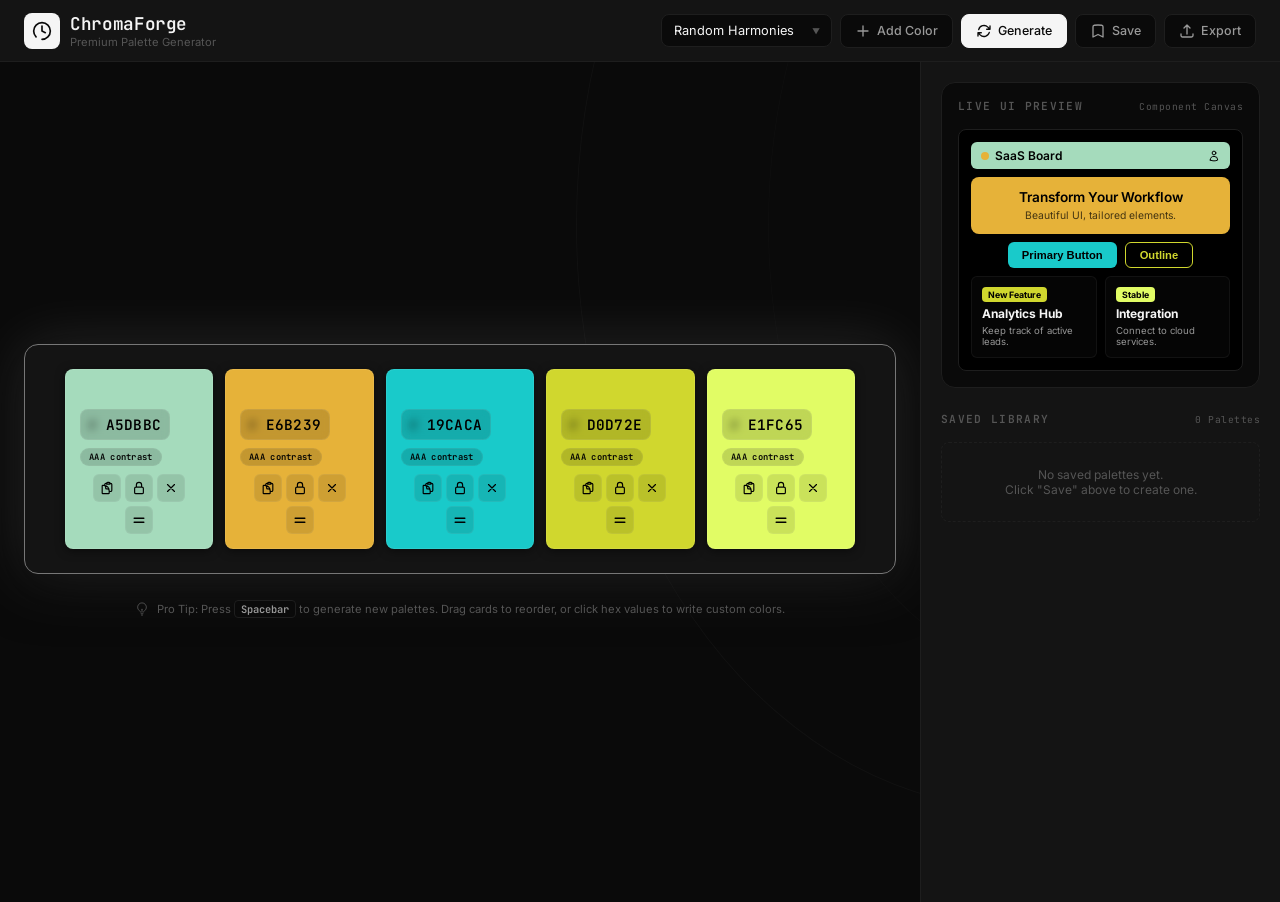
==== commit dc04a79e: "Container padding 40px sides; stronger shadow (12% white glow, 0.5 black); lighter border #777" ====
--- a/Color Palette Generator/index.html
+++ b/Color Palette Generator/index.html
@@ -5,7 +5,7 @@
     <meta name="viewport" content="width=device-width, initial-scale=1.0">
     <title>ChromaForge — Premium Color Palette Generator</title>
     <meta name="description" content="Generate beautiful, accessible, and professional color palettes using custom color harmonies. Preview in real-time, customize with HSL sliders, and export instantly.">
-    <style>:root{--bg:#0A0A0A;--surface:#141414;--surface-hover:#1E1E1E;--border:#1E1E1E;--border-hover:#333;--text-primary:#F5F5F5;--text-secondary:#999;--text-muted:#555;--white:#FFF;--black:#000;--gray-100:#F5F5F5;--gray-300:#CCC;--gray-500:#888;--gray-700:#444;--gray-900:#1A1A1A;--font-display:'JetBrains Mono','IBM Plex Mono',monospace;--font-body:'Inter',-apple-system,sans-serif;--radius:14px;--radius-sm:8px;--radius-full:9999px;--transition:200ms ease}*,*::before,*::after{margin:0;padding:0;box-sizing:border-box;-webkit-font-smoothing:antialiased;-moz-osx-font-smoothing:grayscale}body{background:var(--bg);color:var(--text-primary);font-family:var(--font-body);min-height:100vh;overflow-x:hidden}.bg-curve{position:fixed;inset:0;pointer-events:none;z-index:0;overflow:hidden}.bg-curve::before{content:'';position:absolute;top:-40%;right:-15%;width:70%;height:130%;border-radius:50%;border:1px solid rgba(255,255,255,.03)}.bg-curve::after{content:'';position:absolute;top:-25%;right:-5%;width:45%;height:100%;border-radius:50%;border:1px solid rgba(255,255,255,.02)}::-webkit-scrollbar{width:6px;height:6px}::-webkit-scrollbar-track{background:transparent}::-webkit-scrollbar-thumb{background:var(--border);border-radius:3px}::-webkit-scrollbar-thumb:hover{background:var(--border-hover)}header{background:var(--surface);border-bottom:1px solid var(--border);padding:12px 24px;position:sticky;top:0;z-index:100;backdrop-filter:blur(12px);-webkit-backdrop-filter:blur(12px)}.header-inner{max-width:1400px;margin:0 auto;display:flex;justify-content:space-between;align-items:center;gap:16px}@media(max-width:860px){.header-inner{flex-direction:column;align-items:flex-start}.controls-container{flex-wrap:wrap}}.logo-container{display:flex;align-items:center;gap:10px}.logo-icon{width:36px;height:36px;border-radius:var(--radius-sm);background:var(--text-primary);display:flex;align-items:center;justify-content:center;color:var(--bg)}.logo-text h1{font-family:var(--font-display);font-size:1.1rem;font-weight:600;letter-spacing:-.02em;color:var(--text-primary)}.logo-text p{font-size:.7rem;color:var(--text-muted);font-weight:400}.controls-container{display:flex;align-items:center;gap:8px}.select-wrapper{position:relative}.select-wrapper::after{content:'\25BC';font-size:.5rem;color:var(--text-muted);position:absolute;right:12px;top:50%;transform:translateY(-50%);pointer-events:none}select{appearance:none;background:var(--bg);border:1px solid var(--border);padding:8px 32px 8px 12px;color:var(--text-primary);font-family:var(--font-body);font-size:.8rem;font-weight:400;border-radius:var(--radius-sm);cursor:pointer;outline:none;transition:var(--transition)}select:hover,select:focus{border-color:var(--text-muted)}.btn{background:var(--bg);border:1px solid var(--border);color:var(--text-secondary);padding:8px 14px;font-size:.78rem;font-weight:500;font-family:var(--font-body);border-radius:var(--radius-sm);cursor:pointer;display:inline-flex;align-items:center;gap:6px;transition:var(--transition);user-select:none;white-space:nowrap}.btn:hover{border-color:var(--text-muted);color:var(--text-primary)}.btn-primary{background:var(--text-primary);color:var(--bg);border-color:var(--text-primary)}.btn-primary:hover{background:var(--gray-300);border-color:var(--gray-300);color:var(--bg)}.btn-icon-only{padding:6px;background:transparent;border:none;color:var(--text-muted)}.btn-icon-only:hover{color:var(--text-primary)}.app-container{position:relative;z-index:1;flex:1;display:grid;grid-template-rows:1fr auto;min-height:calc(100vh - 60px)}@media(min-width:1024px){.app-container{grid-template-columns:1fr 360px;grid-template-rows:1fr}}.palette-viewer-container{display:flex;flex-direction:column;align-items:center;justify-content:center;padding:40px 24px}.palette-viewer-container{display:flex;flex-direction:column}.palette-grid{display:flex;flex-direction:row;flex-wrap:nowrap;justify-content:center;gap:12px;padding:24px 30px;background:var(--surface);border:.5px solid #555;border-radius:var(--radius);box-shadow:0 0 50px rgba(255,255,255,.05),0 12px 40px rgba(0,0,0,.35);margin-bottom:8px}.color-card{flex:0 1 160px;display:flex;flex-direction:column;position:relative;padding:14px;transition:200ms ease;overflow:hidden;min-height:180px;border-radius:8px;border:1px solid rgba(255,255,255,.08);box-shadow:0 2px 10px rgba(0,0,0,.5)}.color-card:hover{transform:scale(1.05);z-index:2;border-color:rgba(255,255,255,.3);box-shadow:0 8px 30px rgba(0,0,0,.7)}.color-card.dragging{opacity:.3;scale:.95}.color-card.drag-over{border-color:var(--text-muted)}.color-bg-trigger{position:absolute;inset:0;cursor:pointer;border:none;outline:none;z-index:1;opacity:0}.card-details{position:relative;z-index:2;display:flex;flex-direction:column;gap:8px;width:100%;margin-top:auto}.hex-input-container{position:relative;display:flex;align-items:center}.hex-hash{font-family:var(--font-display);font-size:.9rem;font-weight:700;position:absolute;left:8px;opacity:.5}.hex-value-input{background:rgba(0,0,0,.15);backdrop-filter:blur(4px);border:1px solid rgba(255,255,255,.08);color:inherit;font-family:var(--font-display);font-size:.9rem;font-weight:600;letter-spacing:.3px;width:90px;padding:5px 5px 5px 22px;border-radius:var(--radius-sm);text-transform:uppercase;outline:none;text-align:center;transition:var(--transition)}.hex-value-input:focus{border-color:rgba(255,255,255,.25)}.adjust-panel{background:rgba(0,0,0,.85);backdrop-filter:blur(12px);border:1px solid var(--border);border-radius:var(--radius-sm);padding:10px;width:180px;display:flex;flex-direction:column;gap:8px;opacity:0;pointer-events:none;transition:var(--transition);position:absolute;bottom:calc(100% + 8px);left:50%;translate:-50% 8px;z-index:5}.color-card:hover .adjust-panel,.adjust-panel:focus-within{opacity:1;pointer-events:auto;translate:-50% 0}@media(max-width:767px){.adjust-panel{position:fixed;bottom:auto;top:50%;left:50%;translate:-50% 8px;width:200px}.color-card:hover .adjust-panel,.adjust-panel:focus-within{translate:-50% -50%}}.slider-group{display:flex;flex-direction:column;gap:3px}.slider-group label{font-size:.6rem;font-weight:600;text-transform:uppercase;letter-spacing:.5px;color:rgba(255,255,255,.5);display:flex;justify-content:space-between}.slider-group input[type=range]{-webkit-appearance:none;width:100%;height:3px;border-radius:2px;background:rgba(255,255,255,.12);outline:none}.slider-group input[type=range]::-webkit-slider-thumb{-webkit-appearance:none;width:10px;height:10px;border-radius:50%;background:#fff;cursor:pointer;box-shadow:0 0 4px rgba(0,0,0,.4)}.card-actions{display:flex;flex-direction:row;gap:4px;align-items:center;justify-content:center;flex-wrap:wrap}.action-icon-btn{background:rgba(0,0,0,.1);border:1px solid rgba(255,255,255,.06);width:28px;height:28px;border-radius:6px;display:flex;align-items:center;justify-content:center;cursor:pointer;color:inherit;transition:var(--transition)}.action-icon-btn:hover{background:rgba(255,255,255,.1);border-color:rgba(255,255,255,.2)}.action-icon-btn.locked{background:rgba(255,255,255,.85);color:#000!important;border-color:#fff}.drag-handle{cursor:grab}.drag-handle:active{cursor:grabbing}.badge-contrast{font-family:var(--font-display);font-size:.55rem;font-weight:600;padding:2px 8px;border-radius:var(--radius-full);background:rgba(0,0,0,.15);border:1px solid rgba(255,255,255,.06);letter-spacing:.3px;display:inline-flex;align-items:center;gap:4px;backdrop-filter:blur(4px);align-self:flex-start}.shortcuts-hint{display:flex;align-items:center;justify-content:center;gap:8px;font-size:.7rem;color:var(--text-muted);padding:16px 12px 4px}.key-badge{background:var(--bg);border:1px solid var(--border);padding:1px 6px;border-radius:4px;font-family:var(--font-display);font-weight:600;font-size:.65rem;color:var(--text-secondary)}.sidebar-panel{background:var(--surface);border-top:1px solid var(--border);display:flex;flex-direction:column;padding:20px;overflow-y:auto}@media(min-width:1024px){.sidebar-panel{border-top:none;border-left:1px solid var(--border);height:calc(100vh - 60px)}}.section-title{font-family:var(--font-display);font-size:.7rem;font-weight:600;letter-spacing:.12em;text-transform:uppercase;margin-bottom:16px;display:flex;align-items:center;justify-content:space-between;color:var(--text-muted)}.section-title span:last-child{font-size:.6rem;color:var(--text-muted);font-weight:400;letter-spacing:.05em;text-transform:none}.live-preview-box{background:var(--bg);border:1px solid var(--border);border-radius:var(--radius);padding:16px;margin-bottom:24px}.preview-canvas{background:var(--black);border-radius:8px;padding:12px;display:flex;flex-direction:column;gap:8px;font-size:.75rem;border:1px solid var(--border)}.p-header{padding:6px 10px;border-radius:6px;display:flex;justify-content:space-between;align-items:center;font-weight:600;transition:background .3s ease,color .3s ease}.p-header-title{display:flex;align-items:center;gap:6px}.p-logo-dot{width:8px;height:8px;border-radius:50%;transition:background .3s ease}.p-hero{padding:12px;border-radius:8px;text-align:center;transition:background .3s ease,color .3s ease}.p-hero h3{font-size:.85rem;margin-bottom:4px;font-weight:600}.p-hero p{font-size:.65rem;opacity:.7}.p-buttons{display:flex;gap:8px;justify-content:center}.p-btn-main{padding:6px 14px;border-radius:6px;font-weight:600;font-size:.7rem;border:none;cursor:default;transition:background .3s ease,color .3s ease}.p-btn-sec{padding:6px 14px;border-radius:6px;font-weight:600;font-size:.7rem;border:1px solid;background:transparent;cursor:default;transition:border-color .3s ease,color .3s ease}.p-cards{display:grid;grid-template-columns:1fr 1fr;gap:8px}.p-card{padding:10px;border-radius:6px;display:flex;flex-direction:column;gap:4px;border:1px solid rgba(255,255,255,.03);transition:background .3s ease}.p-tag{font-size:.55rem;font-weight:700;padding:2px 6px;border-radius:4px;align-self:flex-start;transition:background .3s ease,color .3s ease}.saved-palettes-list{display:flex;flex-direction:column;gap:8px}.saved-palette-item{background:var(--bg);border:1px solid var(--border);border-radius:var(--radius-sm);padding:10px;display:flex;flex-direction:column;gap:8px;transition:var(--transition)}.saved-palette-item:hover{border-color:var(--text-muted)}.palette-meta{display:flex;justify-content:space-between;align-items:center}.palette-name-input{background:transparent;border:none;color:var(--text-primary);font-family:var(--font-body);font-weight:500;font-size:.78rem;outline:none;width:65%;border-bottom:1px solid transparent;transition:var(--transition)}.palette-name-input:focus{border-color:var(--text-muted)}.palette-meta-actions{display:flex;gap:4px}.palette-mini-action{background:transparent;border:none;color:var(--text-muted);cursor:pointer;padding:2px;font-size:.8rem;transition:var(--transition)}.palette-mini-action:hover{color:var(--text-secondary)}.palette-color-strip{display:flex;height:22px;border-radius:4px;overflow:hidden;cursor:pointer}.color-strip-bar{flex:1}.empty-saved{text-align:center;color:var(--text-muted);padding:24px 16px;font-size:.75rem;border:1px dashed var(--border);border-radius:var(--radius-sm)}.modal-overlay{position:fixed;inset:0;background:rgba(0,0,0,.7);backdrop-filter:blur(8px);z-index:1000;display:flex;align-items:center;justify-content:center;opacity:0;pointer-events:none;transition:opacity .25s ease}.modal-overlay.active{opacity:1;pointer-events:auto}.modal-content{background:var(--surface);border:1px solid var(--border);width:90%;max-width:500px;border-radius:var(--radius);box-shadow:0 20px 50px rgba(0,0,0,.5);overflow:hidden;transform:scale(.95);transition:transform .25s ease}.modal-overlay.active .modal-content{transform:scale(1)}.modal-header{padding:16px 20px;border-bottom:1px solid var(--border);display:flex;justify-content:space-between;align-items:center}.modal-header h2{font-family:var(--font-display);font-size:.9rem;font-weight:600;letter-spacing:.02em}.modal-close{background:transparent;border:none;color:var(--text-muted);cursor:pointer;padding:4px;transition:var(--transition);display:flex}.modal-close:hover{color:var(--text-primary)}.modal-body{padding:20px}.export-options-list{display:flex;flex-direction:column;gap:12px}.export-format-block{display:flex;flex-direction:column;gap:8px}.export-format-header{display:flex;justify-content:space-between;align-items:center}.export-format-title{font-size:.7rem;font-weight:600;text-transform:uppercase;letter-spacing:.08em;color:var(--text-secondary)}.export-code-panel{background:var(--bg);border:1px solid var(--border);border-radius:var(--radius-sm);padding:12px;font-family:var(--font-display);font-size:.7rem;color:var(--text-secondary);max-height:100px;overflow-y:auto;line-height:1.5}.toast-container{position:fixed;bottom:20px;right:20px;display:flex;flex-direction:column;gap:8px;z-index:2000}.toast{background:var(--surface);border:1px solid var(--border);border-left:3px solid var(--text-primary);color:var(--text-primary);padding:12px 20px;border-radius:var(--radius-sm);box-shadow:0 10px 30px rgba(0,0,0,.4);font-size:.8rem;font-weight:500;display:flex;align-items:center;gap:10px;transform:translateY(50px);opacity:0;animation:toast-in .25s ease forwards}@keyframes toast-in{to{transform:translateY(0);opacity:1}}.toast.removing{animation:toast-out .2s ease forwards}@keyframes toast-out{to{transform:scale(.9);opacity:0}}@media(prefers-reduced-motion:reduce){*,*::before,*::after{animation-duration:.01ms!important;transition-duration:.01ms!important}}</style>
+    <style>:root{--bg:#0A0A0A;--surface:#141414;--surface-hover:#1E1E1E;--border:#1E1E1E;--border-hover:#333;--text-primary:#F5F5F5;--text-secondary:#999;--text-muted:#555;--white:#FFF;--black:#000;--gray-100:#F5F5F5;--gray-300:#CCC;--gray-500:#888;--gray-700:#444;--gray-900:#1A1A1A;--font-display:'JetBrains Mono','IBM Plex Mono',monospace;--font-body:'Inter',-apple-system,sans-serif;--radius:14px;--radius-sm:8px;--radius-full:9999px;--transition:200ms ease}*,*::before,*::after{margin:0;padding:0;box-sizing:border-box;-webkit-font-smoothing:antialiased;-moz-osx-font-smoothing:grayscale}body{background:var(--bg);color:var(--text-primary);font-family:var(--font-body);min-height:100vh;overflow-x:hidden}.bg-curve{position:fixed;inset:0;pointer-events:none;z-index:0;overflow:hidden}.bg-curve::before{content:'';position:absolute;top:-40%;right:-15%;width:70%;height:130%;border-radius:50%;border:1px solid rgba(255,255,255,.03)}.bg-curve::after{content:'';position:absolute;top:-25%;right:-5%;width:45%;height:100%;border-radius:50%;border:1px solid rgba(255,255,255,.02)}::-webkit-scrollbar{width:6px;height:6px}::-webkit-scrollbar-track{background:transparent}::-webkit-scrollbar-thumb{background:var(--border);border-radius:3px}::-webkit-scrollbar-thumb:hover{background:var(--border-hover)}header{background:var(--surface);border-bottom:1px solid var(--border);padding:12px 24px;position:sticky;top:0;z-index:100;backdrop-filter:blur(12px);-webkit-backdrop-filter:blur(12px)}.header-inner{max-width:1400px;margin:0 auto;display:flex;justify-content:space-between;align-items:center;gap:16px}@media(max-width:860px){.header-inner{flex-direction:column;align-items:flex-start}.controls-container{flex-wrap:wrap}}.logo-container{display:flex;align-items:center;gap:10px}.logo-icon{width:36px;height:36px;border-radius:var(--radius-sm);background:var(--text-primary);display:flex;align-items:center;justify-content:center;color:var(--bg)}.logo-text h1{font-family:var(--font-display);font-size:1.1rem;font-weight:600;letter-spacing:-.02em;color:var(--text-primary)}.logo-text p{font-size:.7rem;color:var(--text-muted);font-weight:400}.controls-container{display:flex;align-items:center;gap:8px}.select-wrapper{position:relative}.select-wrapper::after{content:'\25BC';font-size:.5rem;color:var(--text-muted);position:absolute;right:12px;top:50%;transform:translateY(-50%);pointer-events:none}select{appearance:none;background:var(--bg);border:1px solid var(--border);padding:8px 32px 8px 12px;color:var(--text-primary);font-family:var(--font-body);font-size:.8rem;font-weight:400;border-radius:var(--radius-sm);cursor:pointer;outline:none;transition:var(--transition)}select:hover,select:focus{border-color:var(--text-muted)}.btn{background:var(--bg);border:1px solid var(--border);color:var(--text-secondary);padding:8px 14px;font-size:.78rem;font-weight:500;font-family:var(--font-body);border-radius:var(--radius-sm);cursor:pointer;display:inline-flex;align-items:center;gap:6px;transition:var(--transition);user-select:none;white-space:nowrap}.btn:hover{border-color:var(--text-muted);color:var(--text-primary)}.btn-primary{background:var(--text-primary);color:var(--bg);border-color:var(--text-primary)}.btn-primary:hover{background:var(--gray-300);border-color:var(--gray-300);color:var(--bg)}.btn-icon-only{padding:6px;background:transparent;border:none;color:var(--text-muted)}.btn-icon-only:hover{color:var(--text-primary)}.app-container{position:relative;z-index:1;flex:1;display:grid;grid-template-rows:1fr auto;min-height:calc(100vh - 60px)}@media(min-width:1024px){.app-container{grid-template-columns:1fr 360px;grid-template-rows:1fr}}.palette-viewer-container{display:flex;flex-direction:column;align-items:center;justify-content:center;padding:40px 24px}.palette-viewer-container{display:flex;flex-direction:column}.palette-grid{display:flex;flex-direction:row;flex-wrap:nowrap;justify-content:center;gap:12px;padding:24px 40px;background:var(--surface);border:.5px solid #777;border-radius:var(--radius);box-shadow:0 0 60px rgba(255,255,255,.12),0 16px 48px rgba(0,0,0,.5);margin-bottom:12px}.color-card{flex:0 1 160px;display:flex;flex-direction:column;position:relative;padding:14px;transition:200ms ease;overflow:hidden;min-height:180px;border-radius:8px;border:1px solid rgba(255,255,255,.08);box-shadow:0 2px 10px rgba(0,0,0,.5)}.color-card:hover{transform:scale(1.05);z-index:2;border-color:rgba(255,255,255,.3);box-shadow:0 8px 30px rgba(0,0,0,.7)}.color-card.dragging{opacity:.3;scale:.95}.color-card.drag-over{border-color:var(--text-muted)}.color-bg-trigger{position:absolute;inset:0;cursor:pointer;border:none;outline:none;z-index:1;opacity:0}.card-details{position:relative;z-index:2;display:flex;flex-direction:column;gap:8px;width:100%;margin-top:auto}.hex-input-container{position:relative;display:flex;align-items:center}.hex-hash{font-family:var(--font-display);font-size:.9rem;font-weight:700;position:absolute;left:8px;opacity:.5}.hex-value-input{background:rgba(0,0,0,.15);backdrop-filter:blur(4px);border:1px solid rgba(255,255,255,.08);color:inherit;font-family:var(--font-display);font-size:.9rem;font-weight:600;letter-spacing:.3px;width:90px;padding:5px 5px 5px 22px;border-radius:var(--radius-sm);text-transform:uppercase;outline:none;text-align:center;transition:var(--transition)}.hex-value-input:focus{border-color:rgba(255,255,255,.25)}.adjust-panel{background:rgba(0,0,0,.85);backdrop-filter:blur(12px);border:1px solid var(--border);border-radius:var(--radius-sm);padding:10px;width:180px;display:flex;flex-direction:column;gap:8px;opacity:0;pointer-events:none;transition:var(--transition);position:absolute;bottom:calc(100% + 8px);left:50%;translate:-50% 8px;z-index:5}.color-card:hover .adjust-panel,.adjust-panel:focus-within{opacity:1;pointer-events:auto;translate:-50% 0}@media(max-width:767px){.adjust-panel{position:fixed;bottom:auto;top:50%;left:50%;translate:-50% 8px;width:200px}.color-card:hover .adjust-panel,.adjust-panel:focus-within{translate:-50% -50%}}.slider-group{display:flex;flex-direction:column;gap:3px}.slider-group label{font-size:.6rem;font-weight:600;text-transform:uppercase;letter-spacing:.5px;color:rgba(255,255,255,.5);display:flex;justify-content:space-between}.slider-group input[type=range]{-webkit-appearance:none;width:100%;height:3px;border-radius:2px;background:rgba(255,255,255,.12);outline:none}.slider-group input[type=range]::-webkit-slider-thumb{-webkit-appearance:none;width:10px;height:10px;border-radius:50%;background:#fff;cursor:pointer;box-shadow:0 0 4px rgba(0,0,0,.4)}.card-actions{display:flex;flex-direction:row;gap:4px;align-items:center;justify-content:center;flex-wrap:wrap}.action-icon-btn{background:rgba(0,0,0,.1);border:1px solid rgba(255,255,255,.06);width:28px;height:28px;border-radius:6px;display:flex;align-items:center;justify-content:center;cursor:pointer;color:inherit;transition:var(--transition)}.action-icon-btn:hover{background:rgba(255,255,255,.1);border-color:rgba(255,255,255,.2)}.action-icon-btn.locked{background:rgba(255,255,255,.85);color:#000!important;border-color:#fff}.drag-handle{cursor:grab}.drag-handle:active{cursor:grabbing}.badge-contrast{font-family:var(--font-display);font-size:.55rem;font-weight:600;padding:2px 8px;border-radius:var(--radius-full);background:rgba(0,0,0,.15);border:1px solid rgba(255,255,255,.06);letter-spacing:.3px;display:inline-flex;align-items:center;gap:4px;backdrop-filter:blur(4px);align-self:flex-start}.shortcuts-hint{display:flex;align-items:center;justify-content:center;gap:8px;font-size:.7rem;color:var(--text-muted);padding:16px 12px 4px}.key-badge{background:var(--bg);border:1px solid var(--border);padding:1px 6px;border-radius:4px;font-family:var(--font-display);font-weight:600;font-size:.65rem;color:var(--text-secondary)}.sidebar-panel{background:var(--surface);border-top:1px solid var(--border);display:flex;flex-direction:column;padding:20px;overflow-y:auto}@media(min-width:1024px){.sidebar-panel{border-top:none;border-left:1px solid var(--border);height:calc(100vh - 60px)}}.section-title{font-family:var(--font-display);font-size:.7rem;font-weight:600;letter-spacing:.12em;text-transform:uppercase;margin-bottom:16px;display:flex;align-items:center;justify-content:space-between;color:var(--text-muted)}.section-title span:last-child{font-size:.6rem;color:var(--text-muted);font-weight:400;letter-spacing:.05em;text-transform:none}.live-preview-box{background:var(--bg);border:1px solid var(--border);border-radius:var(--radius);padding:16px;margin-bottom:24px}.preview-canvas{background:var(--black);border-radius:8px;padding:12px;display:flex;flex-direction:column;gap:8px;font-size:.75rem;border:1px solid var(--border)}.p-header{padding:6px 10px;border-radius:6px;display:flex;justify-content:space-between;align-items:center;font-weight:600;transition:background .3s ease,color .3s ease}.p-header-title{display:flex;align-items:center;gap:6px}.p-logo-dot{width:8px;height:8px;border-radius:50%;transition:background .3s ease}.p-hero{padding:12px;border-radius:8px;text-align:center;transition:background .3s ease,color .3s ease}.p-hero h3{font-size:.85rem;margin-bottom:4px;font-weight:600}.p-hero p{font-size:.65rem;opacity:.7}.p-buttons{display:flex;gap:8px;justify-content:center}.p-btn-main{padding:6px 14px;border-radius:6px;font-weight:600;font-size:.7rem;border:none;cursor:default;transition:background .3s ease,color .3s ease}.p-btn-sec{padding:6px 14px;border-radius:6px;font-weight:600;font-size:.7rem;border:1px solid;background:transparent;cursor:default;transition:border-color .3s ease,color .3s ease}.p-cards{display:grid;grid-template-columns:1fr 1fr;gap:8px}.p-card{padding:10px;border-radius:6px;display:flex;flex-direction:column;gap:4px;border:1px solid rgba(255,255,255,.03);transition:background .3s ease}.p-tag{font-size:.55rem;font-weight:700;padding:2px 6px;border-radius:4px;align-self:flex-start;transition:background .3s ease,color .3s ease}.saved-palettes-list{display:flex;flex-direction:column;gap:8px}.saved-palette-item{background:var(--bg);border:1px solid var(--border);border-radius:var(--radius-sm);padding:10px;display:flex;flex-direction:column;gap:8px;transition:var(--transition)}.saved-palette-item:hover{border-color:var(--text-muted)}.palette-meta{display:flex;justify-content:space-between;align-items:center}.palette-name-input{background:transparent;border:none;color:var(--text-primary);font-family:var(--font-body);font-weight:500;font-size:.78rem;outline:none;width:65%;border-bottom:1px solid transparent;transition:var(--transition)}.palette-name-input:focus{border-color:var(--text-muted)}.palette-meta-actions{display:flex;gap:4px}.palette-mini-action{background:transparent;border:none;color:var(--text-muted);cursor:pointer;padding:2px;font-size:.8rem;transition:var(--transition)}.palette-mini-action:hover{color:var(--text-secondary)}.palette-color-strip{display:flex;height:22px;border-radius:4px;overflow:hidden;cursor:pointer}.color-strip-bar{flex:1}.empty-saved{text-align:center;color:var(--text-muted);padding:24px 16px;font-size:.75rem;border:1px dashed var(--border);border-radius:var(--radius-sm)}.modal-overlay{position:fixed;inset:0;background:rgba(0,0,0,.7);backdrop-filter:blur(8px);z-index:1000;display:flex;align-items:center;justify-content:center;opacity:0;pointer-events:none;transition:opacity .25s ease}.modal-overlay.active{opacity:1;pointer-events:auto}.modal-content{background:var(--surface);border:1px solid var(--border);width:90%;max-width:500px;border-radius:var(--radius);box-shadow:0 20px 50px rgba(0,0,0,.5);overflow:hidden;transform:scale(.95);transition:transform .25s ease}.modal-overlay.active .modal-content{transform:scale(1)}.modal-header{padding:16px 20px;border-bottom:1px solid var(--border);display:flex;justify-content:space-between;align-items:center}.modal-header h2{font-family:var(--font-display);font-size:.9rem;font-weight:600;letter-spacing:.02em}.modal-close{background:transparent;border:none;color:var(--text-muted);cursor:pointer;padding:4px;transition:var(--transition);display:flex}.modal-close:hover{color:var(--text-primary)}.modal-body{padding:20px}.export-options-list{display:flex;flex-direction:column;gap:12px}.export-format-block{display:flex;flex-direction:column;gap:8px}.export-format-header{display:flex;justify-content:space-between;align-items:center}.export-format-title{font-size:.7rem;font-weight:600;text-transform:uppercase;letter-spacing:.08em;color:var(--text-secondary)}.export-code-panel{background:var(--bg);border:1px solid var(--border);border-radius:var(--radius-sm);padding:12px;font-family:var(--font-display);font-size:.7rem;color:var(--text-secondary);max-height:100px;overflow-y:auto;line-height:1.5}.toast-container{position:fixed;bottom:20px;right:20px;display:flex;flex-direction:column;gap:8px;z-index:2000}.toast{background:var(--surface);border:1px solid var(--border);border-left:3px solid var(--text-primary);color:var(--text-primary);padding:12px 20px;border-radius:var(--radius-sm);box-shadow:0 10px 30px rgba(0,0,0,.4);font-size:.8rem;font-weight:500;display:flex;align-items:center;gap:10px;transform:translateY(50px);opacity:0;animation:toast-in .25s ease forwards}@keyframes toast-in{to{transform:translateY(0);opacity:1}}.toast.removing{animation:toast-out .2s ease forwards}@keyframes toast-out{to{transform:scale(.9);opacity:0}}@media(prefers-reduced-motion:reduce){*,*::before,*::after{animation-duration:.01ms!important;transition-duration:.01ms!important}}</style>
     <link rel="preconnect" href="https://fonts.googleapis.com">
     <link rel="preconnect" href="https://fonts.gstatic.com" crossorigin>
     <link href="https://fonts.googleapis.com/css2?family=Inter:wght@300;400;500;600;700&family=JetBrains+Mono:wght@400;500;600;700&display=swap" rel="stylesheet">
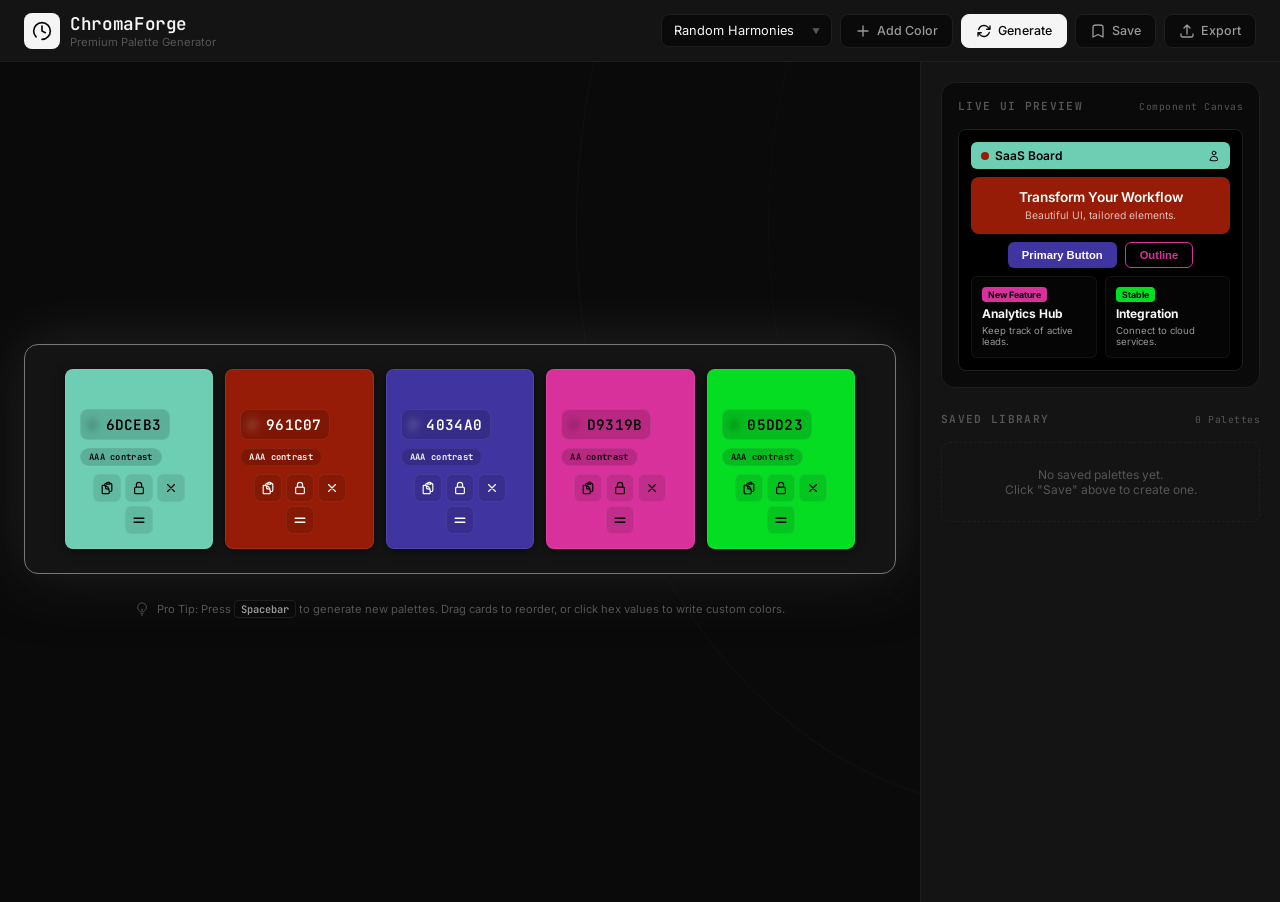
==== commit 2ae56f8d: "Add splash intro: 'Color Palette Generator' animates center-screen with ease, then fades" ====
--- a/Color Palette Generator/index.html
+++ b/Color Palette Generator/index.html
@@ -5,13 +5,17 @@
     <meta name="viewport" content="width=device-width, initial-scale=1.0">
     <title>ChromaForge — Premium Color Palette Generator</title>
     <meta name="description" content="Generate beautiful, accessible, and professional color palettes using custom color harmonies. Preview in real-time, customize with HSL sliders, and export instantly.">
-    <style>:root{--bg:#0A0A0A;--surface:#141414;--surface-hover:#1E1E1E;--border:#1E1E1E;--border-hover:#333;--text-primary:#F5F5F5;--text-secondary:#999;--text-muted:#555;--white:#FFF;--black:#000;--gray-100:#F5F5F5;--gray-300:#CCC;--gray-500:#888;--gray-700:#444;--gray-900:#1A1A1A;--font-display:'JetBrains Mono','IBM Plex Mono',monospace;--font-body:'Inter',-apple-system,sans-serif;--radius:14px;--radius-sm:8px;--radius-full:9999px;--transition:200ms ease}*,*::before,*::after{margin:0;padding:0;box-sizing:border-box;-webkit-font-smoothing:antialiased;-moz-osx-font-smoothing:grayscale}body{background:var(--bg);color:var(--text-primary);font-family:var(--font-body);min-height:100vh;overflow-x:hidden}.bg-curve{position:fixed;inset:0;pointer-events:none;z-index:0;overflow:hidden}.bg-curve::before{content:'';position:absolute;top:-40%;right:-15%;width:70%;height:130%;border-radius:50%;border:1px solid rgba(255,255,255,.03)}.bg-curve::after{content:'';position:absolute;top:-25%;right:-5%;width:45%;height:100%;border-radius:50%;border:1px solid rgba(255,255,255,.02)}::-webkit-scrollbar{width:6px;height:6px}::-webkit-scrollbar-track{background:transparent}::-webkit-scrollbar-thumb{background:var(--border);border-radius:3px}::-webkit-scrollbar-thumb:hover{background:var(--border-hover)}header{background:var(--surface);border-bottom:1px solid var(--border);padding:12px 24px;position:sticky;top:0;z-index:100;backdrop-filter:blur(12px);-webkit-backdrop-filter:blur(12px)}.header-inner{max-width:1400px;margin:0 auto;display:flex;justify-content:space-between;align-items:center;gap:16px}@media(max-width:860px){.header-inner{flex-direction:column;align-items:flex-start}.controls-container{flex-wrap:wrap}}.logo-container{display:flex;align-items:center;gap:10px}.logo-icon{width:36px;height:36px;border-radius:var(--radius-sm);background:var(--text-primary);display:flex;align-items:center;justify-content:center;color:var(--bg)}.logo-text h1{font-family:var(--font-display);font-size:1.1rem;font-weight:600;letter-spacing:-.02em;color:var(--text-primary)}.logo-text p{font-size:.7rem;color:var(--text-muted);font-weight:400}.controls-container{display:flex;align-items:center;gap:8px}.select-wrapper{position:relative}.select-wrapper::after{content:'\25BC';font-size:.5rem;color:var(--text-muted);position:absolute;right:12px;top:50%;transform:translateY(-50%);pointer-events:none}select{appearance:none;background:var(--bg);border:1px solid var(--border);padding:8px 32px 8px 12px;color:var(--text-primary);font-family:var(--font-body);font-size:.8rem;font-weight:400;border-radius:var(--radius-sm);cursor:pointer;outline:none;transition:var(--transition)}select:hover,select:focus{border-color:var(--text-muted)}.btn{background:var(--bg);border:1px solid var(--border);color:var(--text-secondary);padding:8px 14px;font-size:.78rem;font-weight:500;font-family:var(--font-body);border-radius:var(--radius-sm);cursor:pointer;display:inline-flex;align-items:center;gap:6px;transition:var(--transition);user-select:none;white-space:nowrap}.btn:hover{border-color:var(--text-muted);color:var(--text-primary)}.btn-primary{background:var(--text-primary);color:var(--bg);border-color:var(--text-primary)}.btn-primary:hover{background:var(--gray-300);border-color:var(--gray-300);color:var(--bg)}.btn-icon-only{padding:6px;background:transparent;border:none;color:var(--text-muted)}.btn-icon-only:hover{color:var(--text-primary)}.app-container{position:relative;z-index:1;flex:1;display:grid;grid-template-rows:1fr auto;min-height:calc(100vh - 60px)}@media(min-width:1024px){.app-container{grid-template-columns:1fr 360px;grid-template-rows:1fr}}.palette-viewer-container{display:flex;flex-direction:column;align-items:center;justify-content:center;padding:40px 24px}.palette-viewer-container{display:flex;flex-direction:column}.palette-grid{display:flex;flex-direction:row;flex-wrap:nowrap;justify-content:center;gap:12px;padding:24px 40px;background:var(--surface);border:.5px solid #777;border-radius:var(--radius);box-shadow:0 0 60px rgba(255,255,255,.12),0 16px 48px rgba(0,0,0,.5);margin-bottom:12px}.color-card{flex:0 1 160px;display:flex;flex-direction:column;position:relative;padding:14px;transition:200ms ease;overflow:hidden;min-height:180px;border-radius:8px;border:1px solid rgba(255,255,255,.08);box-shadow:0 2px 10px rgba(0,0,0,.5)}.color-card:hover{transform:scale(1.05);z-index:2;border-color:rgba(255,255,255,.3);box-shadow:0 8px 30px rgba(0,0,0,.7)}.color-card.dragging{opacity:.3;scale:.95}.color-card.drag-over{border-color:var(--text-muted)}.color-bg-trigger{position:absolute;inset:0;cursor:pointer;border:none;outline:none;z-index:1;opacity:0}.card-details{position:relative;z-index:2;display:flex;flex-direction:column;gap:8px;width:100%;margin-top:auto}.hex-input-container{position:relative;display:flex;align-items:center}.hex-hash{font-family:var(--font-display);font-size:.9rem;font-weight:700;position:absolute;left:8px;opacity:.5}.hex-value-input{background:rgba(0,0,0,.15);backdrop-filter:blur(4px);border:1px solid rgba(255,255,255,.08);color:inherit;font-family:var(--font-display);font-size:.9rem;font-weight:600;letter-spacing:.3px;width:90px;padding:5px 5px 5px 22px;border-radius:var(--radius-sm);text-transform:uppercase;outline:none;text-align:center;transition:var(--transition)}.hex-value-input:focus{border-color:rgba(255,255,255,.25)}.adjust-panel{background:rgba(0,0,0,.85);backdrop-filter:blur(12px);border:1px solid var(--border);border-radius:var(--radius-sm);padding:10px;width:180px;display:flex;flex-direction:column;gap:8px;opacity:0;pointer-events:none;transition:var(--transition);position:absolute;bottom:calc(100% + 8px);left:50%;translate:-50% 8px;z-index:5}.color-card:hover .adjust-panel,.adjust-panel:focus-within{opacity:1;pointer-events:auto;translate:-50% 0}@media(max-width:767px){.adjust-panel{position:fixed;bottom:auto;top:50%;left:50%;translate:-50% 8px;width:200px}.color-card:hover .adjust-panel,.adjust-panel:focus-within{translate:-50% -50%}}.slider-group{display:flex;flex-direction:column;gap:3px}.slider-group label{font-size:.6rem;font-weight:600;text-transform:uppercase;letter-spacing:.5px;color:rgba(255,255,255,.5);display:flex;justify-content:space-between}.slider-group input[type=range]{-webkit-appearance:none;width:100%;height:3px;border-radius:2px;background:rgba(255,255,255,.12);outline:none}.slider-group input[type=range]::-webkit-slider-thumb{-webkit-appearance:none;width:10px;height:10px;border-radius:50%;background:#fff;cursor:pointer;box-shadow:0 0 4px rgba(0,0,0,.4)}.card-actions{display:flex;flex-direction:row;gap:4px;align-items:center;justify-content:center;flex-wrap:wrap}.action-icon-btn{background:rgba(0,0,0,.1);border:1px solid rgba(255,255,255,.06);width:28px;height:28px;border-radius:6px;display:flex;align-items:center;justify-content:center;cursor:pointer;color:inherit;transition:var(--transition)}.action-icon-btn:hover{background:rgba(255,255,255,.1);border-color:rgba(255,255,255,.2)}.action-icon-btn.locked{background:rgba(255,255,255,.85);color:#000!important;border-color:#fff}.drag-handle{cursor:grab}.drag-handle:active{cursor:grabbing}.badge-contrast{font-family:var(--font-display);font-size:.55rem;font-weight:600;padding:2px 8px;border-radius:var(--radius-full);background:rgba(0,0,0,.15);border:1px solid rgba(255,255,255,.06);letter-spacing:.3px;display:inline-flex;align-items:center;gap:4px;backdrop-filter:blur(4px);align-self:flex-start}.shortcuts-hint{display:flex;align-items:center;justify-content:center;gap:8px;font-size:.7rem;color:var(--text-muted);padding:16px 12px 4px}.key-badge{background:var(--bg);border:1px solid var(--border);padding:1px 6px;border-radius:4px;font-family:var(--font-display);font-weight:600;font-size:.65rem;color:var(--text-secondary)}.sidebar-panel{background:var(--surface);border-top:1px solid var(--border);display:flex;flex-direction:column;padding:20px;overflow-y:auto}@media(min-width:1024px){.sidebar-panel{border-top:none;border-left:1px solid var(--border);height:calc(100vh - 60px)}}.section-title{font-family:var(--font-display);font-size:.7rem;font-weight:600;letter-spacing:.12em;text-transform:uppercase;margin-bottom:16px;display:flex;align-items:center;justify-content:space-between;color:var(--text-muted)}.section-title span:last-child{font-size:.6rem;color:var(--text-muted);font-weight:400;letter-spacing:.05em;text-transform:none}.live-preview-box{background:var(--bg);border:1px solid var(--border);border-radius:var(--radius);padding:16px;margin-bottom:24px}.preview-canvas{background:var(--black);border-radius:8px;padding:12px;display:flex;flex-direction:column;gap:8px;font-size:.75rem;border:1px solid var(--border)}.p-header{padding:6px 10px;border-radius:6px;display:flex;justify-content:space-between;align-items:center;font-weight:600;transition:background .3s ease,color .3s ease}.p-header-title{display:flex;align-items:center;gap:6px}.p-logo-dot{width:8px;height:8px;border-radius:50%;transition:background .3s ease}.p-hero{padding:12px;border-radius:8px;text-align:center;transition:background .3s ease,color .3s ease}.p-hero h3{font-size:.85rem;margin-bottom:4px;font-weight:600}.p-hero p{font-size:.65rem;opacity:.7}.p-buttons{display:flex;gap:8px;justify-content:center}.p-btn-main{padding:6px 14px;border-radius:6px;font-weight:600;font-size:.7rem;border:none;cursor:default;transition:background .3s ease,color .3s ease}.p-btn-sec{padding:6px 14px;border-radius:6px;font-weight:600;font-size:.7rem;border:1px solid;background:transparent;cursor:default;transition:border-color .3s ease,color .3s ease}.p-cards{display:grid;grid-template-columns:1fr 1fr;gap:8px}.p-card{padding:10px;border-radius:6px;display:flex;flex-direction:column;gap:4px;border:1px solid rgba(255,255,255,.03);transition:background .3s ease}.p-tag{font-size:.55rem;font-weight:700;padding:2px 6px;border-radius:4px;align-self:flex-start;transition:background .3s ease,color .3s ease}.saved-palettes-list{display:flex;flex-direction:column;gap:8px}.saved-palette-item{background:var(--bg);border:1px solid var(--border);border-radius:var(--radius-sm);padding:10px;display:flex;flex-direction:column;gap:8px;transition:var(--transition)}.saved-palette-item:hover{border-color:var(--text-muted)}.palette-meta{display:flex;justify-content:space-between;align-items:center}.palette-name-input{background:transparent;border:none;color:var(--text-primary);font-family:var(--font-body);font-weight:500;font-size:.78rem;outline:none;width:65%;border-bottom:1px solid transparent;transition:var(--transition)}.palette-name-input:focus{border-color:var(--text-muted)}.palette-meta-actions{display:flex;gap:4px}.palette-mini-action{background:transparent;border:none;color:var(--text-muted);cursor:pointer;padding:2px;font-size:.8rem;transition:var(--transition)}.palette-mini-action:hover{color:var(--text-secondary)}.palette-color-strip{display:flex;height:22px;border-radius:4px;overflow:hidden;cursor:pointer}.color-strip-bar{flex:1}.empty-saved{text-align:center;color:var(--text-muted);padding:24px 16px;font-size:.75rem;border:1px dashed var(--border);border-radius:var(--radius-sm)}.modal-overlay{position:fixed;inset:0;background:rgba(0,0,0,.7);backdrop-filter:blur(8px);z-index:1000;display:flex;align-items:center;justify-content:center;opacity:0;pointer-events:none;transition:opacity .25s ease}.modal-overlay.active{opacity:1;pointer-events:auto}.modal-content{background:var(--surface);border:1px solid var(--border);width:90%;max-width:500px;border-radius:var(--radius);box-shadow:0 20px 50px rgba(0,0,0,.5);overflow:hidden;transform:scale(.95);transition:transform .25s ease}.modal-overlay.active .modal-content{transform:scale(1)}.modal-header{padding:16px 20px;border-bottom:1px solid var(--border);display:flex;justify-content:space-between;align-items:center}.modal-header h2{font-family:var(--font-display);font-size:.9rem;font-weight:600;letter-spacing:.02em}.modal-close{background:transparent;border:none;color:var(--text-muted);cursor:pointer;padding:4px;transition:var(--transition);display:flex}.modal-close:hover{color:var(--text-primary)}.modal-body{padding:20px}.export-options-list{display:flex;flex-direction:column;gap:12px}.export-format-block{display:flex;flex-direction:column;gap:8px}.export-format-header{display:flex;justify-content:space-between;align-items:center}.export-format-title{font-size:.7rem;font-weight:600;text-transform:uppercase;letter-spacing:.08em;color:var(--text-secondary)}.export-code-panel{background:var(--bg);border:1px solid var(--border);border-radius:var(--radius-sm);padding:12px;font-family:var(--font-display);font-size:.7rem;color:var(--text-secondary);max-height:100px;overflow-y:auto;line-height:1.5}.toast-container{position:fixed;bottom:20px;right:20px;display:flex;flex-direction:column;gap:8px;z-index:2000}.toast{background:var(--surface);border:1px solid var(--border);border-left:3px solid var(--text-primary);color:var(--text-primary);padding:12px 20px;border-radius:var(--radius-sm);box-shadow:0 10px 30px rgba(0,0,0,.4);font-size:.8rem;font-weight:500;display:flex;align-items:center;gap:10px;transform:translateY(50px);opacity:0;animation:toast-in .25s ease forwards}@keyframes toast-in{to{transform:translateY(0);opacity:1}}.toast.removing{animation:toast-out .2s ease forwards}@keyframes toast-out{to{transform:scale(.9);opacity:0}}@media(prefers-reduced-motion:reduce){*,*::before,*::after{animation-duration:.01ms!important;transition-duration:.01ms!important}}</style>
+    <style>:root{--bg:#0A0A0A;--surface:#141414;--surface-hover:#1E1E1E;--border:#1E1E1E;--border-hover:#333;--text-primary:#F5F5F5;--text-secondary:#999;--text-muted:#555;--white:#FFF;--black:#000;--gray-100:#F5F5F5;--gray-300:#CCC;--gray-500:#888;--gray-700:#444;--gray-900:#1A1A1A;--font-display:'JetBrains Mono','IBM Plex Mono',monospace;--font-body:'Inter',-apple-system,sans-serif;--radius:14px;--radius-sm:8px;--radius-full:9999px;--transition:200ms ease}*,*::before,*::after{margin:0;padding:0;box-sizing:border-box;-webkit-font-smoothing:antialiased;-moz-osx-font-smoothing:grayscale}body{background:var(--bg);color:var(--text-primary);font-family:var(--font-body);min-height:100vh;overflow-x:hidden}.bg-curve{position:fixed;inset:0;pointer-events:none;z-index:0;overflow:hidden}.bg-curve::before{content:'';position:absolute;top:-40%;right:-15%;width:70%;height:130%;border-radius:50%;border:1px solid rgba(255,255,255,.03)}.bg-curve::after{content:'';position:absolute;top:-25%;right:-5%;width:45%;height:100%;border-radius:50%;border:1px solid rgba(255,255,255,.02)}::-webkit-scrollbar{width:6px;height:6px}::-webkit-scrollbar-track{background:transparent}::-webkit-scrollbar-thumb{background:var(--border);border-radius:3px}::-webkit-scrollbar-thumb:hover{background:var(--border-hover)}header{background:var(--surface);border-bottom:1px solid var(--border);padding:12px 24px;position:sticky;top:0;z-index:100;backdrop-filter:blur(12px);-webkit-backdrop-filter:blur(12px)}.header-inner{max-width:1400px;margin:0 auto;display:flex;justify-content:space-between;align-items:center;gap:16px}@media(max-width:860px){.header-inner{flex-direction:column;align-items:flex-start}.controls-container{flex-wrap:wrap}}.logo-container{display:flex;align-items:center;gap:10px}.logo-icon{width:36px;height:36px;border-radius:var(--radius-sm);background:var(--text-primary);display:flex;align-items:center;justify-content:center;color:var(--bg)}.logo-text h1{font-family:var(--font-display);font-size:1.1rem;font-weight:600;letter-spacing:-.02em;color:var(--text-primary)}.logo-text p{font-size:.7rem;color:var(--text-muted);font-weight:400}.controls-container{display:flex;align-items:center;gap:8px}.select-wrapper{position:relative}.select-wrapper::after{content:'\25BC';font-size:.5rem;color:var(--text-muted);position:absolute;right:12px;top:50%;transform:translateY(-50%);pointer-events:none}select{appearance:none;background:var(--bg);border:1px solid var(--border);padding:8px 32px 8px 12px;color:var(--text-primary);font-family:var(--font-body);font-size:.8rem;font-weight:400;border-radius:var(--radius-sm);cursor:pointer;outline:none;transition:var(--transition)}select:hover,select:focus{border-color:var(--text-muted)}.btn{background:var(--bg);border:1px solid var(--border);color:var(--text-secondary);padding:8px 14px;font-size:.78rem;font-weight:500;font-family:var(--font-body);border-radius:var(--radius-sm);cursor:pointer;display:inline-flex;align-items:center;gap:6px;transition:var(--transition);user-select:none;white-space:nowrap}.btn:hover{border-color:var(--text-muted);color:var(--text-primary)}.btn-primary{background:var(--text-primary);color:var(--bg);border-color:var(--text-primary)}.btn-primary:hover{background:var(--gray-300);border-color:var(--gray-300);color:var(--bg)}.btn-icon-only{padding:6px;background:transparent;border:none;color:var(--text-muted)}.btn-icon-only:hover{color:var(--text-primary)}.app-container{position:relative;z-index:1;flex:1;display:grid;grid-template-rows:1fr auto;min-height:calc(100vh - 60px)}@media(min-width:1024px){.app-container{grid-template-columns:1fr 360px;grid-template-rows:1fr}}.palette-viewer-container{display:flex;flex-direction:column;align-items:center;justify-content:center;padding:40px 24px}.palette-viewer-container{display:flex;flex-direction:column}.palette-grid{display:flex;flex-direction:row;flex-wrap:nowrap;justify-content:center;gap:12px;padding:24px 40px;background:var(--surface);border:.5px solid #777;border-radius:var(--radius);box-shadow:0 0 60px rgba(255,255,255,.12),0 16px 48px rgba(0,0,0,.5);margin-bottom:12px}.color-card{flex:0 1 160px;display:flex;flex-direction:column;position:relative;padding:14px;transition:200ms ease;overflow:hidden;min-height:180px;border-radius:8px;border:1px solid rgba(255,255,255,.08);box-shadow:0 2px 10px rgba(0,0,0,.5)}.color-card:hover{transform:scale(1.05);z-index:2;border-color:rgba(255,255,255,.3);box-shadow:0 8px 30px rgba(0,0,0,.7)}.color-card.dragging{opacity:.3;scale:.95}.color-card.drag-over{border-color:var(--text-muted)}.color-bg-trigger{position:absolute;inset:0;cursor:pointer;border:none;outline:none;z-index:1;opacity:0}.card-details{position:relative;z-index:2;display:flex;flex-direction:column;gap:8px;width:100%;margin-top:auto}.hex-input-container{position:relative;display:flex;align-items:center}.hex-hash{font-family:var(--font-display);font-size:.9rem;font-weight:700;position:absolute;left:8px;opacity:.5}.hex-value-input{background:rgba(0,0,0,.15);backdrop-filter:blur(4px);border:1px solid rgba(255,255,255,.08);color:inherit;font-family:var(--font-display);font-size:.9rem;font-weight:600;letter-spacing:.3px;width:90px;padding:5px 5px 5px 22px;border-radius:var(--radius-sm);text-transform:uppercase;outline:none;text-align:center;transition:var(--transition)}.hex-value-input:focus{border-color:rgba(255,255,255,.25)}.adjust-panel{background:rgba(0,0,0,.85);backdrop-filter:blur(12px);border:1px solid var(--border);border-radius:var(--radius-sm);padding:10px;width:180px;display:flex;flex-direction:column;gap:8px;opacity:0;pointer-events:none;transition:var(--transition);position:absolute;bottom:calc(100% + 8px);left:50%;translate:-50% 8px;z-index:5}.color-card:hover .adjust-panel,.adjust-panel:focus-within{opacity:1;pointer-events:auto;translate:-50% 0}@media(max-width:767px){.adjust-panel{position:fixed;bottom:auto;top:50%;left:50%;translate:-50% 8px;width:200px}.color-card:hover .adjust-panel,.adjust-panel:focus-within{translate:-50% -50%}}.slider-group{display:flex;flex-direction:column;gap:3px}.slider-group label{font-size:.6rem;font-weight:600;text-transform:uppercase;letter-spacing:.5px;color:rgba(255,255,255,.5);display:flex;justify-content:space-between}.slider-group input[type=range]{-webkit-appearance:none;width:100%;height:3px;border-radius:2px;background:rgba(255,255,255,.12);outline:none}.slider-group input[type=range]::-webkit-slider-thumb{-webkit-appearance:none;width:10px;height:10px;border-radius:50%;background:#fff;cursor:pointer;box-shadow:0 0 4px rgba(0,0,0,.4)}.card-actions{display:flex;flex-direction:row;gap:4px;align-items:center;justify-content:center;flex-wrap:wrap}.action-icon-btn{background:rgba(0,0,0,.1);border:1px solid rgba(255,255,255,.06);width:28px;height:28px;border-radius:6px;display:flex;align-items:center;justify-content:center;cursor:pointer;color:inherit;transition:var(--transition)}.action-icon-btn:hover{background:rgba(255,255,255,.1);border-color:rgba(255,255,255,.2)}.action-icon-btn.locked{background:rgba(255,255,255,.85);color:#000!important;border-color:#fff}.drag-handle{cursor:grab}.drag-handle:active{cursor:grabbing}.badge-contrast{font-family:var(--font-display);font-size:.55rem;font-weight:600;padding:2px 8px;border-radius:var(--radius-full);background:rgba(0,0,0,.15);border:1px solid rgba(255,255,255,.06);letter-spacing:.3px;display:inline-flex;align-items:center;gap:4px;backdrop-filter:blur(4px);align-self:flex-start}.shortcuts-hint{display:flex;align-items:center;justify-content:center;gap:8px;font-size:.7rem;color:var(--text-muted);padding:16px 12px 4px}.key-badge{background:var(--bg);border:1px solid var(--border);padding:1px 6px;border-radius:4px;font-family:var(--font-display);font-weight:600;font-size:.65rem;color:var(--text-secondary)}.sidebar-panel{background:var(--surface);border-top:1px solid var(--border);display:flex;flex-direction:column;padding:20px;overflow-y:auto}@media(min-width:1024px){.sidebar-panel{border-top:none;border-left:1px solid var(--border);height:calc(100vh - 60px)}}.section-title{font-family:var(--font-display);font-size:.7rem;font-weight:600;letter-spacing:.12em;text-transform:uppercase;margin-bottom:16px;display:flex;align-items:center;justify-content:space-between;color:var(--text-muted)}.section-title span:last-child{font-size:.6rem;color:var(--text-muted);font-weight:400;letter-spacing:.05em;text-transform:none}.live-preview-box{background:var(--bg);border:1px solid var(--border);border-radius:var(--radius);padding:16px;margin-bottom:24px}.preview-canvas{background:var(--black);border-radius:8px;padding:12px;display:flex;flex-direction:column;gap:8px;font-size:.75rem;border:1px solid var(--border)}.p-header{padding:6px 10px;border-radius:6px;display:flex;justify-content:space-between;align-items:center;font-weight:600;transition:background .3s ease,color .3s ease}.p-header-title{display:flex;align-items:center;gap:6px}.p-logo-dot{width:8px;height:8px;border-radius:50%;transition:background .3s ease}.p-hero{padding:12px;border-radius:8px;text-align:center;transition:background .3s ease,color .3s ease}.p-hero h3{font-size:.85rem;margin-bottom:4px;font-weight:600}.p-hero p{font-size:.65rem;opacity:.7}.p-buttons{display:flex;gap:8px;justify-content:center}.p-btn-main{padding:6px 14px;border-radius:6px;font-weight:600;font-size:.7rem;border:none;cursor:default;transition:background .3s ease,color .3s ease}.p-btn-sec{padding:6px 14px;border-radius:6px;font-weight:600;font-size:.7rem;border:1px solid;background:transparent;cursor:default;transition:border-color .3s ease,color .3s ease}.p-cards{display:grid;grid-template-columns:1fr 1fr;gap:8px}.p-card{padding:10px;border-radius:6px;display:flex;flex-direction:column;gap:4px;border:1px solid rgba(255,255,255,.03);transition:background .3s ease}.p-tag{font-size:.55rem;font-weight:700;padding:2px 6px;border-radius:4px;align-self:flex-start;transition:background .3s ease,color .3s ease}.saved-palettes-list{display:flex;flex-direction:column;gap:8px}.saved-palette-item{background:var(--bg);border:1px solid var(--border);border-radius:var(--radius-sm);padding:10px;display:flex;flex-direction:column;gap:8px;transition:var(--transition)}.saved-palette-item:hover{border-color:var(--text-muted)}.palette-meta{display:flex;justify-content:space-between;align-items:center}.palette-name-input{background:transparent;border:none;color:var(--text-primary);font-family:var(--font-body);font-weight:500;font-size:.78rem;outline:none;width:65%;border-bottom:1px solid transparent;transition:var(--transition)}.palette-name-input:focus{border-color:var(--text-muted)}.palette-meta-actions{display:flex;gap:4px}.palette-mini-action{background:transparent;border:none;color:var(--text-muted);cursor:pointer;padding:2px;font-size:.8rem;transition:var(--transition)}.palette-mini-action:hover{color:var(--text-secondary)}.palette-color-strip{display:flex;height:22px;border-radius:4px;overflow:hidden;cursor:pointer}.color-strip-bar{flex:1}.empty-saved{text-align:center;color:var(--text-muted);padding:24px 16px;font-size:.75rem;border:1px dashed var(--border);border-radius:var(--radius-sm)}.modal-overlay{position:fixed;inset:0;background:rgba(0,0,0,.7);backdrop-filter:blur(8px);z-index:1000;display:flex;align-items:center;justify-content:center;opacity:0;pointer-events:none;transition:opacity .25s ease}.modal-overlay.active{opacity:1;pointer-events:auto}.modal-content{background:var(--surface);border:1px solid var(--border);width:90%;max-width:500px;border-radius:var(--radius);box-shadow:0 20px 50px rgba(0,0,0,.5);overflow:hidden;transform:scale(.95);transition:transform .25s ease}.modal-overlay.active .modal-content{transform:scale(1)}.modal-header{padding:16px 20px;border-bottom:1px solid var(--border);display:flex;justify-content:space-between;align-items:center}.modal-header h2{font-family:var(--font-display);font-size:.9rem;font-weight:600;letter-spacing:.02em}.modal-close{background:transparent;border:none;color:var(--text-muted);cursor:pointer;padding:4px;transition:var(--transition);display:flex}.modal-close:hover{color:var(--text-primary)}.modal-body{padding:20px}.export-options-list{display:flex;flex-direction:column;gap:12px}.export-format-block{display:flex;flex-direction:column;gap:8px}.export-format-header{display:flex;justify-content:space-between;align-items:center}.export-format-title{font-size:.7rem;font-weight:600;text-transform:uppercase;letter-spacing:.08em;color:var(--text-secondary)}.export-code-panel{background:var(--bg);border:1px solid var(--border);border-radius:var(--radius-sm);padding:12px;font-family:var(--font-display);font-size:.7rem;color:var(--text-secondary);max-height:100px;overflow-y:auto;line-height:1.5}.toast-container{position:fixed;bottom:20px;right:20px;display:flex;flex-direction:column;gap:8px;z-index:2000}.toast{background:var(--surface);border:1px solid var(--border);border-left:3px solid var(--text-primary);color:var(--text-primary);padding:12px 20px;border-radius:var(--radius-sm);box-shadow:0 10px 30px rgba(0,0,0,.4);font-size:.8rem;font-weight:500;display:flex;align-items:center;gap:10px;transform:translateY(50px);opacity:0;animation:toast-in .25s ease forwards}@keyframes toast-in{to{transform:translateY(0);opacity:1}}.toast.removing{animation:toast-out .2s ease forwards}@keyframes toast-out{to{transform:scale(.9);opacity:0}}@media(prefers-reduced-motion:reduce){*,*::before,*::after{animation-duration:.01ms!important;transition-duration:.01ms!important}}.splash{position:fixed;inset:0;z-index:9999;background:#050505;display:flex;align-items:center;justify-content:center;animation:splashOut .6s ease 2s forwards;pointer-events:none}.splash-text{font-family:var(--font-display);font-size:clamp(1.4rem,5vw,3rem);font-weight:700;letter-spacing:-.03em;color:#fff;opacity:0;animation:textIn .8s ease .2s forwards}@keyframes textIn{0%{opacity:0;transform:scale(.92)}100%{opacity:1;transform:scale(1)}}@keyframes splashOut{0%{opacity:1}100%{opacity:0;visibility:hidden}}</style>
     <link rel="preconnect" href="https://fonts.googleapis.com">
     <link rel="preconnect" href="https://fonts.gstatic.com" crossorigin>
     <link href="https://fonts.googleapis.com/css2?family=Inter:wght@300;400;500;600;700&family=JetBrains+Mono:wght@400;500;600;700&display=swap" rel="stylesheet">
     <script src="script.js" defer></script>
 </head>
 <body>
+
+<div class="splash" id="splash">
+  <div class="splash-text">Color Palette Generator</div>
+</div>
 
 <div class="bg-curve" aria-hidden="true"></div>
 
@@ -176,5 +180,6 @@
 
 <div class="toast-container" id="toast-container"></div>
 
+<script>setTimeout(()=>{const s=document.getElementById('splash');if(s)s.remove()},2700)</script>
 </body>
 </html>
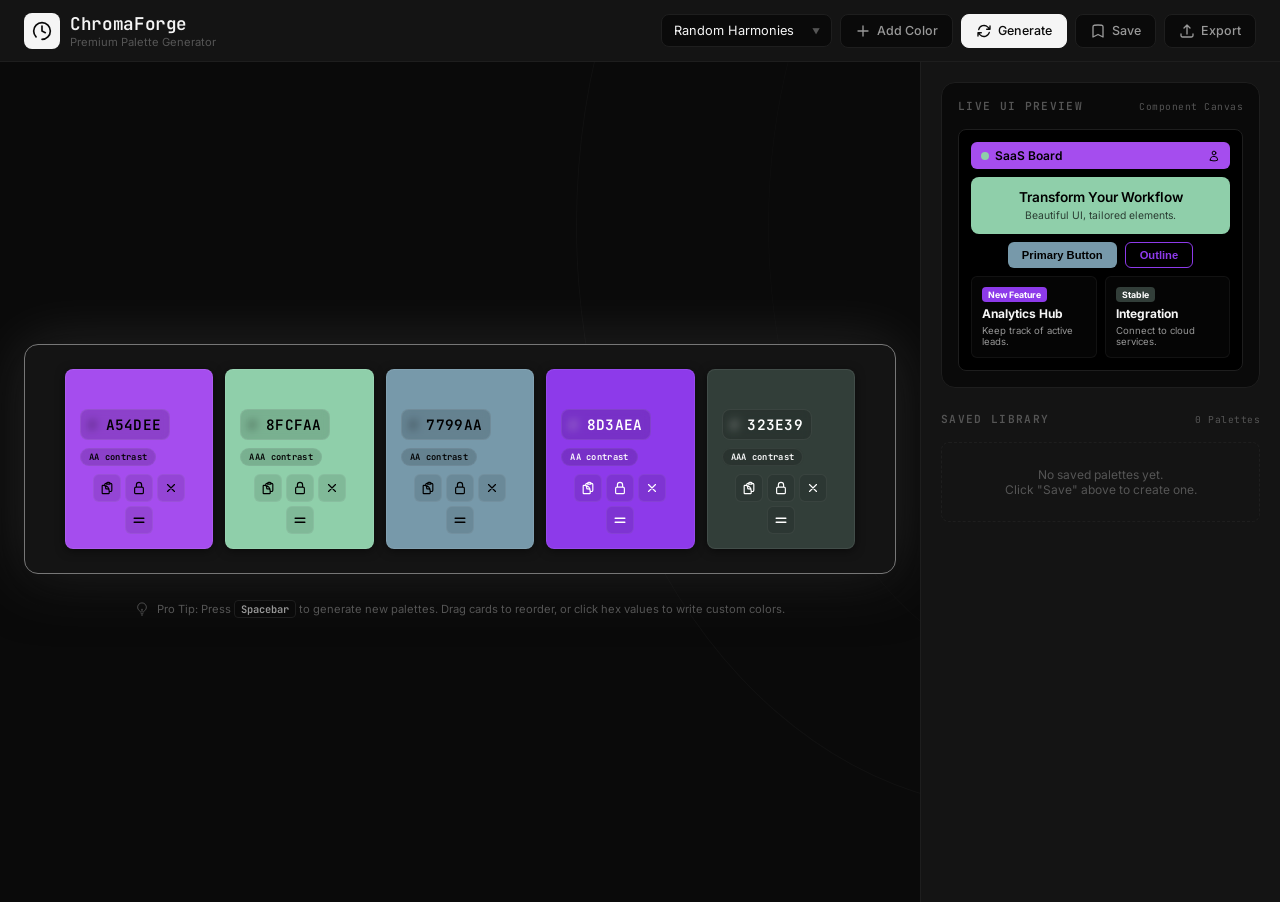
==== commit 3587e5a7: "Splash exit: pixelated dissolve with steps(8) + scale + blur" ====
--- a/Color Palette Generator/index.html
+++ b/Color Palette Generator/index.html
@@ -5,7 +5,7 @@
     <meta name="viewport" content="width=device-width, initial-scale=1.0">
     <title>ChromaForge — Premium Color Palette Generator</title>
     <meta name="description" content="Generate beautiful, accessible, and professional color palettes using custom color harmonies. Preview in real-time, customize with HSL sliders, and export instantly.">
-    <style>:root{--bg:#0A0A0A;--surface:#141414;--surface-hover:#1E1E1E;--border:#1E1E1E;--border-hover:#333;--text-primary:#F5F5F5;--text-secondary:#999;--text-muted:#555;--white:#FFF;--black:#000;--gray-100:#F5F5F5;--gray-300:#CCC;--gray-500:#888;--gray-700:#444;--gray-900:#1A1A1A;--font-display:'JetBrains Mono','IBM Plex Mono',monospace;--font-body:'Inter',-apple-system,sans-serif;--radius:14px;--radius-sm:8px;--radius-full:9999px;--transition:200ms ease}*,*::before,*::after{margin:0;padding:0;box-sizing:border-box;-webkit-font-smoothing:antialiased;-moz-osx-font-smoothing:grayscale}body{background:var(--bg);color:var(--text-primary);font-family:var(--font-body);min-height:100vh;overflow-x:hidden}.bg-curve{position:fixed;inset:0;pointer-events:none;z-index:0;overflow:hidden}.bg-curve::before{content:'';position:absolute;top:-40%;right:-15%;width:70%;height:130%;border-radius:50%;border:1px solid rgba(255,255,255,.03)}.bg-curve::after{content:'';position:absolute;top:-25%;right:-5%;width:45%;height:100%;border-radius:50%;border:1px solid rgba(255,255,255,.02)}::-webkit-scrollbar{width:6px;height:6px}::-webkit-scrollbar-track{background:transparent}::-webkit-scrollbar-thumb{background:var(--border);border-radius:3px}::-webkit-scrollbar-thumb:hover{background:var(--border-hover)}header{background:var(--surface);border-bottom:1px solid var(--border);padding:12px 24px;position:sticky;top:0;z-index:100;backdrop-filter:blur(12px);-webkit-backdrop-filter:blur(12px)}.header-inner{max-width:1400px;margin:0 auto;display:flex;justify-content:space-between;align-items:center;gap:16px}@media(max-width:860px){.header-inner{flex-direction:column;align-items:flex-start}.controls-container{flex-wrap:wrap}}.logo-container{display:flex;align-items:center;gap:10px}.logo-icon{width:36px;height:36px;border-radius:var(--radius-sm);background:var(--text-primary);display:flex;align-items:center;justify-content:center;color:var(--bg)}.logo-text h1{font-family:var(--font-display);font-size:1.1rem;font-weight:600;letter-spacing:-.02em;color:var(--text-primary)}.logo-text p{font-size:.7rem;color:var(--text-muted);font-weight:400}.controls-container{display:flex;align-items:center;gap:8px}.select-wrapper{position:relative}.select-wrapper::after{content:'\25BC';font-size:.5rem;color:var(--text-muted);position:absolute;right:12px;top:50%;transform:translateY(-50%);pointer-events:none}select{appearance:none;background:var(--bg);border:1px solid var(--border);padding:8px 32px 8px 12px;color:var(--text-primary);font-family:var(--font-body);font-size:.8rem;font-weight:400;border-radius:var(--radius-sm);cursor:pointer;outline:none;transition:var(--transition)}select:hover,select:focus{border-color:var(--text-muted)}.btn{background:var(--bg);border:1px solid var(--border);color:var(--text-secondary);padding:8px 14px;font-size:.78rem;font-weight:500;font-family:var(--font-body);border-radius:var(--radius-sm);cursor:pointer;display:inline-flex;align-items:center;gap:6px;transition:var(--transition);user-select:none;white-space:nowrap}.btn:hover{border-color:var(--text-muted);color:var(--text-primary)}.btn-primary{background:var(--text-primary);color:var(--bg);border-color:var(--text-primary)}.btn-primary:hover{background:var(--gray-300);border-color:var(--gray-300);color:var(--bg)}.btn-icon-only{padding:6px;background:transparent;border:none;color:var(--text-muted)}.btn-icon-only:hover{color:var(--text-primary)}.app-container{position:relative;z-index:1;flex:1;display:grid;grid-template-rows:1fr auto;min-height:calc(100vh - 60px)}@media(min-width:1024px){.app-container{grid-template-columns:1fr 360px;grid-template-rows:1fr}}.palette-viewer-container{display:flex;flex-direction:column;align-items:center;justify-content:center;padding:40px 24px}.palette-viewer-container{display:flex;flex-direction:column}.palette-grid{display:flex;flex-direction:row;flex-wrap:nowrap;justify-content:center;gap:12px;padding:24px 40px;background:var(--surface);border:.5px solid #777;border-radius:var(--radius);box-shadow:0 0 60px rgba(255,255,255,.12),0 16px 48px rgba(0,0,0,.5);margin-bottom:12px}.color-card{flex:0 1 160px;display:flex;flex-direction:column;position:relative;padding:14px;transition:200ms ease;overflow:hidden;min-height:180px;border-radius:8px;border:1px solid rgba(255,255,255,.08);box-shadow:0 2px 10px rgba(0,0,0,.5)}.color-card:hover{transform:scale(1.05);z-index:2;border-color:rgba(255,255,255,.3);box-shadow:0 8px 30px rgba(0,0,0,.7)}.color-card.dragging{opacity:.3;scale:.95}.color-card.drag-over{border-color:var(--text-muted)}.color-bg-trigger{position:absolute;inset:0;cursor:pointer;border:none;outline:none;z-index:1;opacity:0}.card-details{position:relative;z-index:2;display:flex;flex-direction:column;gap:8px;width:100%;margin-top:auto}.hex-input-container{position:relative;display:flex;align-items:center}.hex-hash{font-family:var(--font-display);font-size:.9rem;font-weight:700;position:absolute;left:8px;opacity:.5}.hex-value-input{background:rgba(0,0,0,.15);backdrop-filter:blur(4px);border:1px solid rgba(255,255,255,.08);color:inherit;font-family:var(--font-display);font-size:.9rem;font-weight:600;letter-spacing:.3px;width:90px;padding:5px 5px 5px 22px;border-radius:var(--radius-sm);text-transform:uppercase;outline:none;text-align:center;transition:var(--transition)}.hex-value-input:focus{border-color:rgba(255,255,255,.25)}.adjust-panel{background:rgba(0,0,0,.85);backdrop-filter:blur(12px);border:1px solid var(--border);border-radius:var(--radius-sm);padding:10px;width:180px;display:flex;flex-direction:column;gap:8px;opacity:0;pointer-events:none;transition:var(--transition);position:absolute;bottom:calc(100% + 8px);left:50%;translate:-50% 8px;z-index:5}.color-card:hover .adjust-panel,.adjust-panel:focus-within{opacity:1;pointer-events:auto;translate:-50% 0}@media(max-width:767px){.adjust-panel{position:fixed;bottom:auto;top:50%;left:50%;translate:-50% 8px;width:200px}.color-card:hover .adjust-panel,.adjust-panel:focus-within{translate:-50% -50%}}.slider-group{display:flex;flex-direction:column;gap:3px}.slider-group label{font-size:.6rem;font-weight:600;text-transform:uppercase;letter-spacing:.5px;color:rgba(255,255,255,.5);display:flex;justify-content:space-between}.slider-group input[type=range]{-webkit-appearance:none;width:100%;height:3px;border-radius:2px;background:rgba(255,255,255,.12);outline:none}.slider-group input[type=range]::-webkit-slider-thumb{-webkit-appearance:none;width:10px;height:10px;border-radius:50%;background:#fff;cursor:pointer;box-shadow:0 0 4px rgba(0,0,0,.4)}.card-actions{display:flex;flex-direction:row;gap:4px;align-items:center;justify-content:center;flex-wrap:wrap}.action-icon-btn{background:rgba(0,0,0,.1);border:1px solid rgba(255,255,255,.06);width:28px;height:28px;border-radius:6px;display:flex;align-items:center;justify-content:center;cursor:pointer;color:inherit;transition:var(--transition)}.action-icon-btn:hover{background:rgba(255,255,255,.1);border-color:rgba(255,255,255,.2)}.action-icon-btn.locked{background:rgba(255,255,255,.85);color:#000!important;border-color:#fff}.drag-handle{cursor:grab}.drag-handle:active{cursor:grabbing}.badge-contrast{font-family:var(--font-display);font-size:.55rem;font-weight:600;padding:2px 8px;border-radius:var(--radius-full);background:rgba(0,0,0,.15);border:1px solid rgba(255,255,255,.06);letter-spacing:.3px;display:inline-flex;align-items:center;gap:4px;backdrop-filter:blur(4px);align-self:flex-start}.shortcuts-hint{display:flex;align-items:center;justify-content:center;gap:8px;font-size:.7rem;color:var(--text-muted);padding:16px 12px 4px}.key-badge{background:var(--bg);border:1px solid var(--border);padding:1px 6px;border-radius:4px;font-family:var(--font-display);font-weight:600;font-size:.65rem;color:var(--text-secondary)}.sidebar-panel{background:var(--surface);border-top:1px solid var(--border);display:flex;flex-direction:column;padding:20px;overflow-y:auto}@media(min-width:1024px){.sidebar-panel{border-top:none;border-left:1px solid var(--border);height:calc(100vh - 60px)}}.section-title{font-family:var(--font-display);font-size:.7rem;font-weight:600;letter-spacing:.12em;text-transform:uppercase;margin-bottom:16px;display:flex;align-items:center;justify-content:space-between;color:var(--text-muted)}.section-title span:last-child{font-size:.6rem;color:var(--text-muted);font-weight:400;letter-spacing:.05em;text-transform:none}.live-preview-box{background:var(--bg);border:1px solid var(--border);border-radius:var(--radius);padding:16px;margin-bottom:24px}.preview-canvas{background:var(--black);border-radius:8px;padding:12px;display:flex;flex-direction:column;gap:8px;font-size:.75rem;border:1px solid var(--border)}.p-header{padding:6px 10px;border-radius:6px;display:flex;justify-content:space-between;align-items:center;font-weight:600;transition:background .3s ease,color .3s ease}.p-header-title{display:flex;align-items:center;gap:6px}.p-logo-dot{width:8px;height:8px;border-radius:50%;transition:background .3s ease}.p-hero{padding:12px;border-radius:8px;text-align:center;transition:background .3s ease,color .3s ease}.p-hero h3{font-size:.85rem;margin-bottom:4px;font-weight:600}.p-hero p{font-size:.65rem;opacity:.7}.p-buttons{display:flex;gap:8px;justify-content:center}.p-btn-main{padding:6px 14px;border-radius:6px;font-weight:600;font-size:.7rem;border:none;cursor:default;transition:background .3s ease,color .3s ease}.p-btn-sec{padding:6px 14px;border-radius:6px;font-weight:600;font-size:.7rem;border:1px solid;background:transparent;cursor:default;transition:border-color .3s ease,color .3s ease}.p-cards{display:grid;grid-template-columns:1fr 1fr;gap:8px}.p-card{padding:10px;border-radius:6px;display:flex;flex-direction:column;gap:4px;border:1px solid rgba(255,255,255,.03);transition:background .3s ease}.p-tag{font-size:.55rem;font-weight:700;padding:2px 6px;border-radius:4px;align-self:flex-start;transition:background .3s ease,color .3s ease}.saved-palettes-list{display:flex;flex-direction:column;gap:8px}.saved-palette-item{background:var(--bg);border:1px solid var(--border);border-radius:var(--radius-sm);padding:10px;display:flex;flex-direction:column;gap:8px;transition:var(--transition)}.saved-palette-item:hover{border-color:var(--text-muted)}.palette-meta{display:flex;justify-content:space-between;align-items:center}.palette-name-input{background:transparent;border:none;color:var(--text-primary);font-family:var(--font-body);font-weight:500;font-size:.78rem;outline:none;width:65%;border-bottom:1px solid transparent;transition:var(--transition)}.palette-name-input:focus{border-color:var(--text-muted)}.palette-meta-actions{display:flex;gap:4px}.palette-mini-action{background:transparent;border:none;color:var(--text-muted);cursor:pointer;padding:2px;font-size:.8rem;transition:var(--transition)}.palette-mini-action:hover{color:var(--text-secondary)}.palette-color-strip{display:flex;height:22px;border-radius:4px;overflow:hidden;cursor:pointer}.color-strip-bar{flex:1}.empty-saved{text-align:center;color:var(--text-muted);padding:24px 16px;font-size:.75rem;border:1px dashed var(--border);border-radius:var(--radius-sm)}.modal-overlay{position:fixed;inset:0;background:rgba(0,0,0,.7);backdrop-filter:blur(8px);z-index:1000;display:flex;align-items:center;justify-content:center;opacity:0;pointer-events:none;transition:opacity .25s ease}.modal-overlay.active{opacity:1;pointer-events:auto}.modal-content{background:var(--surface);border:1px solid var(--border);width:90%;max-width:500px;border-radius:var(--radius);box-shadow:0 20px 50px rgba(0,0,0,.5);overflow:hidden;transform:scale(.95);transition:transform .25s ease}.modal-overlay.active .modal-content{transform:scale(1)}.modal-header{padding:16px 20px;border-bottom:1px solid var(--border);display:flex;justify-content:space-between;align-items:center}.modal-header h2{font-family:var(--font-display);font-size:.9rem;font-weight:600;letter-spacing:.02em}.modal-close{background:transparent;border:none;color:var(--text-muted);cursor:pointer;padding:4px;transition:var(--transition);display:flex}.modal-close:hover{color:var(--text-primary)}.modal-body{padding:20px}.export-options-list{display:flex;flex-direction:column;gap:12px}.export-format-block{display:flex;flex-direction:column;gap:8px}.export-format-header{display:flex;justify-content:space-between;align-items:center}.export-format-title{font-size:.7rem;font-weight:600;text-transform:uppercase;letter-spacing:.08em;color:var(--text-secondary)}.export-code-panel{background:var(--bg);border:1px solid var(--border);border-radius:var(--radius-sm);padding:12px;font-family:var(--font-display);font-size:.7rem;color:var(--text-secondary);max-height:100px;overflow-y:auto;line-height:1.5}.toast-container{position:fixed;bottom:20px;right:20px;display:flex;flex-direction:column;gap:8px;z-index:2000}.toast{background:var(--surface);border:1px solid var(--border);border-left:3px solid var(--text-primary);color:var(--text-primary);padding:12px 20px;border-radius:var(--radius-sm);box-shadow:0 10px 30px rgba(0,0,0,.4);font-size:.8rem;font-weight:500;display:flex;align-items:center;gap:10px;transform:translateY(50px);opacity:0;animation:toast-in .25s ease forwards}@keyframes toast-in{to{transform:translateY(0);opacity:1}}.toast.removing{animation:toast-out .2s ease forwards}@keyframes toast-out{to{transform:scale(.9);opacity:0}}@media(prefers-reduced-motion:reduce){*,*::before,*::after{animation-duration:.01ms!important;transition-duration:.01ms!important}}.splash{position:fixed;inset:0;z-index:9999;background:#050505;display:flex;align-items:center;justify-content:center;animation:splashOut .6s ease 2s forwards;pointer-events:none}.splash-text{font-family:var(--font-display);font-size:clamp(1.4rem,5vw,3rem);font-weight:700;letter-spacing:-.03em;color:#fff;opacity:0;animation:textIn .8s ease .2s forwards}@keyframes textIn{0%{opacity:0;transform:scale(.92)}100%{opacity:1;transform:scale(1)}}@keyframes splashOut{0%{opacity:1}100%{opacity:0;visibility:hidden}}</style>
+    <style>:root{--bg:#0A0A0A;--surface:#141414;--surface-hover:#1E1E1E;--border:#1E1E1E;--border-hover:#333;--text-primary:#F5F5F5;--text-secondary:#999;--text-muted:#555;--white:#FFF;--black:#000;--gray-100:#F5F5F5;--gray-300:#CCC;--gray-500:#888;--gray-700:#444;--gray-900:#1A1A1A;--font-display:'JetBrains Mono','IBM Plex Mono',monospace;--font-body:'Inter',-apple-system,sans-serif;--radius:14px;--radius-sm:8px;--radius-full:9999px;--transition:200ms ease}*,*::before,*::after{margin:0;padding:0;box-sizing:border-box;-webkit-font-smoothing:antialiased;-moz-osx-font-smoothing:grayscale}body{background:var(--bg);color:var(--text-primary);font-family:var(--font-body);min-height:100vh;overflow-x:hidden}.bg-curve{position:fixed;inset:0;pointer-events:none;z-index:0;overflow:hidden}.bg-curve::before{content:'';position:absolute;top:-40%;right:-15%;width:70%;height:130%;border-radius:50%;border:1px solid rgba(255,255,255,.03)}.bg-curve::after{content:'';position:absolute;top:-25%;right:-5%;width:45%;height:100%;border-radius:50%;border:1px solid rgba(255,255,255,.02)}::-webkit-scrollbar{width:6px;height:6px}::-webkit-scrollbar-track{background:transparent}::-webkit-scrollbar-thumb{background:var(--border);border-radius:3px}::-webkit-scrollbar-thumb:hover{background:var(--border-hover)}header{background:var(--surface);border-bottom:1px solid var(--border);padding:12px 24px;position:sticky;top:0;z-index:100;backdrop-filter:blur(12px);-webkit-backdrop-filter:blur(12px)}.header-inner{max-width:1400px;margin:0 auto;display:flex;justify-content:space-between;align-items:center;gap:16px}@media(max-width:860px){.header-inner{flex-direction:column;align-items:flex-start}.controls-container{flex-wrap:wrap}}.logo-container{display:flex;align-items:center;gap:10px}.logo-icon{width:36px;height:36px;border-radius:var(--radius-sm);background:var(--text-primary);display:flex;align-items:center;justify-content:center;color:var(--bg)}.logo-text h1{font-family:var(--font-display);font-size:1.1rem;font-weight:600;letter-spacing:-.02em;color:var(--text-primary)}.logo-text p{font-size:.7rem;color:var(--text-muted);font-weight:400}.controls-container{display:flex;align-items:center;gap:8px}.select-wrapper{position:relative}.select-wrapper::after{content:'\25BC';font-size:.5rem;color:var(--text-muted);position:absolute;right:12px;top:50%;transform:translateY(-50%);pointer-events:none}select{appearance:none;background:var(--bg);border:1px solid var(--border);padding:8px 32px 8px 12px;color:var(--text-primary);font-family:var(--font-body);font-size:.8rem;font-weight:400;border-radius:var(--radius-sm);cursor:pointer;outline:none;transition:var(--transition)}select:hover,select:focus{border-color:var(--text-muted)}.btn{background:var(--bg);border:1px solid var(--border);color:var(--text-secondary);padding:8px 14px;font-size:.78rem;font-weight:500;font-family:var(--font-body);border-radius:var(--radius-sm);cursor:pointer;display:inline-flex;align-items:center;gap:6px;transition:var(--transition);user-select:none;white-space:nowrap}.btn:hover{border-color:var(--text-muted);color:var(--text-primary)}.btn-primary{background:var(--text-primary);color:var(--bg);border-color:var(--text-primary)}.btn-primary:hover{background:var(--gray-300);border-color:var(--gray-300);color:var(--bg)}.btn-icon-only{padding:6px;background:transparent;border:none;color:var(--text-muted)}.btn-icon-only:hover{color:var(--text-primary)}.app-container{position:relative;z-index:1;flex:1;display:grid;grid-template-rows:1fr auto;min-height:calc(100vh - 60px)}@media(min-width:1024px){.app-container{grid-template-columns:1fr 360px;grid-template-rows:1fr}}.palette-viewer-container{display:flex;flex-direction:column;align-items:center;justify-content:center;padding:40px 24px}.palette-viewer-container{display:flex;flex-direction:column}.palette-grid{display:flex;flex-direction:row;flex-wrap:nowrap;justify-content:center;gap:12px;padding:24px 40px;background:var(--surface);border:.5px solid #777;border-radius:var(--radius);box-shadow:0 0 60px rgba(255,255,255,.12),0 16px 48px rgba(0,0,0,.5);margin-bottom:12px}.color-card{flex:0 1 160px;display:flex;flex-direction:column;position:relative;padding:14px;transition:200ms ease;overflow:hidden;min-height:180px;border-radius:8px;border:1px solid rgba(255,255,255,.08);box-shadow:0 2px 10px rgba(0,0,0,.5)}.color-card:hover{transform:scale(1.05);z-index:2;border-color:rgba(255,255,255,.3);box-shadow:0 8px 30px rgba(0,0,0,.7)}.color-card.dragging{opacity:.3;scale:.95}.color-card.drag-over{border-color:var(--text-muted)}.color-bg-trigger{position:absolute;inset:0;cursor:pointer;border:none;outline:none;z-index:1;opacity:0}.card-details{position:relative;z-index:2;display:flex;flex-direction:column;gap:8px;width:100%;margin-top:auto}.hex-input-container{position:relative;display:flex;align-items:center}.hex-hash{font-family:var(--font-display);font-size:.9rem;font-weight:700;position:absolute;left:8px;opacity:.5}.hex-value-input{background:rgba(0,0,0,.15);backdrop-filter:blur(4px);border:1px solid rgba(255,255,255,.08);color:inherit;font-family:var(--font-display);font-size:.9rem;font-weight:600;letter-spacing:.3px;width:90px;padding:5px 5px 5px 22px;border-radius:var(--radius-sm);text-transform:uppercase;outline:none;text-align:center;transition:var(--transition)}.hex-value-input:focus{border-color:rgba(255,255,255,.25)}.adjust-panel{background:rgba(0,0,0,.85);backdrop-filter:blur(12px);border:1px solid var(--border);border-radius:var(--radius-sm);padding:10px;width:180px;display:flex;flex-direction:column;gap:8px;opacity:0;pointer-events:none;transition:var(--transition);position:absolute;bottom:calc(100% + 8px);left:50%;translate:-50% 8px;z-index:5}.color-card:hover .adjust-panel,.adjust-panel:focus-within{opacity:1;pointer-events:auto;translate:-50% 0}@media(max-width:767px){.adjust-panel{position:fixed;bottom:auto;top:50%;left:50%;translate:-50% 8px;width:200px}.color-card:hover .adjust-panel,.adjust-panel:focus-within{translate:-50% -50%}}.slider-group{display:flex;flex-direction:column;gap:3px}.slider-group label{font-size:.6rem;font-weight:600;text-transform:uppercase;letter-spacing:.5px;color:rgba(255,255,255,.5);display:flex;justify-content:space-between}.slider-group input[type=range]{-webkit-appearance:none;width:100%;height:3px;border-radius:2px;background:rgba(255,255,255,.12);outline:none}.slider-group input[type=range]::-webkit-slider-thumb{-webkit-appearance:none;width:10px;height:10px;border-radius:50%;background:#fff;cursor:pointer;box-shadow:0 0 4px rgba(0,0,0,.4)}.card-actions{display:flex;flex-direction:row;gap:4px;align-items:center;justify-content:center;flex-wrap:wrap}.action-icon-btn{background:rgba(0,0,0,.1);border:1px solid rgba(255,255,255,.06);width:28px;height:28px;border-radius:6px;display:flex;align-items:center;justify-content:center;cursor:pointer;color:inherit;transition:var(--transition)}.action-icon-btn:hover{background:rgba(255,255,255,.1);border-color:rgba(255,255,255,.2)}.action-icon-btn.locked{background:rgba(255,255,255,.85);color:#000!important;border-color:#fff}.drag-handle{cursor:grab}.drag-handle:active{cursor:grabbing}.badge-contrast{font-family:var(--font-display);font-size:.55rem;font-weight:600;padding:2px 8px;border-radius:var(--radius-full);background:rgba(0,0,0,.15);border:1px solid rgba(255,255,255,.06);letter-spacing:.3px;display:inline-flex;align-items:center;gap:4px;backdrop-filter:blur(4px);align-self:flex-start}.shortcuts-hint{display:flex;align-items:center;justify-content:center;gap:8px;font-size:.7rem;color:var(--text-muted);padding:16px 12px 4px}.key-badge{background:var(--bg);border:1px solid var(--border);padding:1px 6px;border-radius:4px;font-family:var(--font-display);font-weight:600;font-size:.65rem;color:var(--text-secondary)}.sidebar-panel{background:var(--surface);border-top:1px solid var(--border);display:flex;flex-direction:column;padding:20px;overflow-y:auto}@media(min-width:1024px){.sidebar-panel{border-top:none;border-left:1px solid var(--border);height:calc(100vh - 60px)}}.section-title{font-family:var(--font-display);font-size:.7rem;font-weight:600;letter-spacing:.12em;text-transform:uppercase;margin-bottom:16px;display:flex;align-items:center;justify-content:space-between;color:var(--text-muted)}.section-title span:last-child{font-size:.6rem;color:var(--text-muted);font-weight:400;letter-spacing:.05em;text-transform:none}.live-preview-box{background:var(--bg);border:1px solid var(--border);border-radius:var(--radius);padding:16px;margin-bottom:24px}.preview-canvas{background:var(--black);border-radius:8px;padding:12px;display:flex;flex-direction:column;gap:8px;font-size:.75rem;border:1px solid var(--border)}.p-header{padding:6px 10px;border-radius:6px;display:flex;justify-content:space-between;align-items:center;font-weight:600;transition:background .3s ease,color .3s ease}.p-header-title{display:flex;align-items:center;gap:6px}.p-logo-dot{width:8px;height:8px;border-radius:50%;transition:background .3s ease}.p-hero{padding:12px;border-radius:8px;text-align:center;transition:background .3s ease,color .3s ease}.p-hero h3{font-size:.85rem;margin-bottom:4px;font-weight:600}.p-hero p{font-size:.65rem;opacity:.7}.p-buttons{display:flex;gap:8px;justify-content:center}.p-btn-main{padding:6px 14px;border-radius:6px;font-weight:600;font-size:.7rem;border:none;cursor:default;transition:background .3s ease,color .3s ease}.p-btn-sec{padding:6px 14px;border-radius:6px;font-weight:600;font-size:.7rem;border:1px solid;background:transparent;cursor:default;transition:border-color .3s ease,color .3s ease}.p-cards{display:grid;grid-template-columns:1fr 1fr;gap:8px}.p-card{padding:10px;border-radius:6px;display:flex;flex-direction:column;gap:4px;border:1px solid rgba(255,255,255,.03);transition:background .3s ease}.p-tag{font-size:.55rem;font-weight:700;padding:2px 6px;border-radius:4px;align-self:flex-start;transition:background .3s ease,color .3s ease}.saved-palettes-list{display:flex;flex-direction:column;gap:8px}.saved-palette-item{background:var(--bg);border:1px solid var(--border);border-radius:var(--radius-sm);padding:10px;display:flex;flex-direction:column;gap:8px;transition:var(--transition)}.saved-palette-item:hover{border-color:var(--text-muted)}.palette-meta{display:flex;justify-content:space-between;align-items:center}.palette-name-input{background:transparent;border:none;color:var(--text-primary);font-family:var(--font-body);font-weight:500;font-size:.78rem;outline:none;width:65%;border-bottom:1px solid transparent;transition:var(--transition)}.palette-name-input:focus{border-color:var(--text-muted)}.palette-meta-actions{display:flex;gap:4px}.palette-mini-action{background:transparent;border:none;color:var(--text-muted);cursor:pointer;padding:2px;font-size:.8rem;transition:var(--transition)}.palette-mini-action:hover{color:var(--text-secondary)}.palette-color-strip{display:flex;height:22px;border-radius:4px;overflow:hidden;cursor:pointer}.color-strip-bar{flex:1}.empty-saved{text-align:center;color:var(--text-muted);padding:24px 16px;font-size:.75rem;border:1px dashed var(--border);border-radius:var(--radius-sm)}.modal-overlay{position:fixed;inset:0;background:rgba(0,0,0,.7);backdrop-filter:blur(8px);z-index:1000;display:flex;align-items:center;justify-content:center;opacity:0;pointer-events:none;transition:opacity .25s ease}.modal-overlay.active{opacity:1;pointer-events:auto}.modal-content{background:var(--surface);border:1px solid var(--border);width:90%;max-width:500px;border-radius:var(--radius);box-shadow:0 20px 50px rgba(0,0,0,.5);overflow:hidden;transform:scale(.95);transition:transform .25s ease}.modal-overlay.active .modal-content{transform:scale(1)}.modal-header{padding:16px 20px;border-bottom:1px solid var(--border);display:flex;justify-content:space-between;align-items:center}.modal-header h2{font-family:var(--font-display);font-size:.9rem;font-weight:600;letter-spacing:.02em}.modal-close{background:transparent;border:none;color:var(--text-muted);cursor:pointer;padding:4px;transition:var(--transition);display:flex}.modal-close:hover{color:var(--text-primary)}.modal-body{padding:20px}.export-options-list{display:flex;flex-direction:column;gap:12px}.export-format-block{display:flex;flex-direction:column;gap:8px}.export-format-header{display:flex;justify-content:space-between;align-items:center}.export-format-title{font-size:.7rem;font-weight:600;text-transform:uppercase;letter-spacing:.08em;color:var(--text-secondary)}.export-code-panel{background:var(--bg);border:1px solid var(--border);border-radius:var(--radius-sm);padding:12px;font-family:var(--font-display);font-size:.7rem;color:var(--text-secondary);max-height:100px;overflow-y:auto;line-height:1.5}.toast-container{position:fixed;bottom:20px;right:20px;display:flex;flex-direction:column;gap:8px;z-index:2000}.toast{background:var(--surface);border:1px solid var(--border);border-left:3px solid var(--text-primary);color:var(--text-primary);padding:12px 20px;border-radius:var(--radius-sm);box-shadow:0 10px 30px rgba(0,0,0,.4);font-size:.8rem;font-weight:500;display:flex;align-items:center;gap:10px;transform:translateY(50px);opacity:0;animation:toast-in .25s ease forwards}@keyframes toast-in{to{transform:translateY(0);opacity:1}}.toast.removing{animation:toast-out .2s ease forwards}@keyframes toast-out{to{transform:scale(.9);opacity:0}}@media(prefers-reduced-motion:reduce){*,*::before,*::after{animation-duration:.01ms!important;transition-duration:.01ms!important}}.splash{position:fixed;inset:0;z-index:9999;background:#050505;display:flex;align-items:center;justify-content:center;animation:splashOut .7s steps(8) 2s forwards;pointer-events:none;image-rendering:pixelated}.splash-text{font-family:var(--font-display);font-size:clamp(1.4rem,5vw,3rem);font-weight:700;letter-spacing:-.03em;color:#fff;opacity:0;animation:textIn .8s ease .2s forwards}@keyframes textIn{0%{opacity:0;transform:scale(.92)}100%{opacity:1;transform:scale(1)}}@keyframes splashOut{0%{opacity:1;transform:scale(1);filter:blur(0)}100%{opacity:0;transform:scale(1.8);filter:blur(6px)}}</style>
     <link rel="preconnect" href="https://fonts.googleapis.com">
     <link rel="preconnect" href="https://fonts.gstatic.com" crossorigin>
     <link href="https://fonts.googleapis.com/css2?family=Inter:wght@300;400;500;600;700&family=JetBrains+Mono:wght@400;500;600;700&display=swap" rel="stylesheet">
@@ -180,6 +180,6 @@
 
 <div class="toast-container" id="toast-container"></div>
 
-<script>setTimeout(()=>{const s=document.getElementById('splash');if(s)s.remove()},2700)</script>
+<script>setTimeout(()=>{const s=document.getElementById('splash');if(s)s.remove()},2800)</script>
 </body>
 </html>
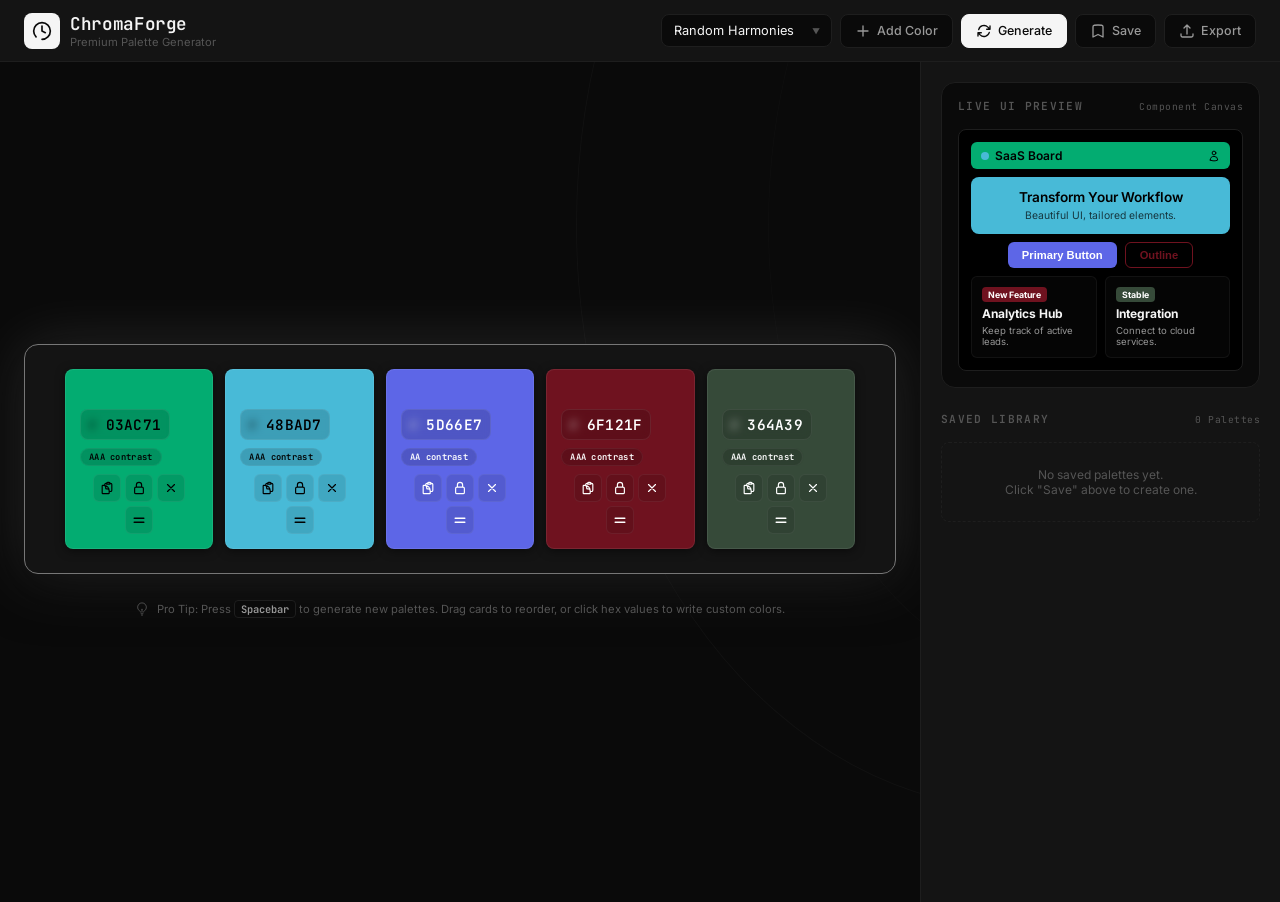
==== commit 0b59dc07: "Revert splash exit to smooth ease fade-out" ====
--- a/Color Palette Generator/index.html
+++ b/Color Palette Generator/index.html
@@ -5,7 +5,7 @@
     <meta name="viewport" content="width=device-width, initial-scale=1.0">
     <title>ChromaForge — Premium Color Palette Generator</title>
     <meta name="description" content="Generate beautiful, accessible, and professional color palettes using custom color harmonies. Preview in real-time, customize with HSL sliders, and export instantly.">
-    <style>:root{--bg:#0A0A0A;--surface:#141414;--surface-hover:#1E1E1E;--border:#1E1E1E;--border-hover:#333;--text-primary:#F5F5F5;--text-secondary:#999;--text-muted:#555;--white:#FFF;--black:#000;--gray-100:#F5F5F5;--gray-300:#CCC;--gray-500:#888;--gray-700:#444;--gray-900:#1A1A1A;--font-display:'JetBrains Mono','IBM Plex Mono',monospace;--font-body:'Inter',-apple-system,sans-serif;--radius:14px;--radius-sm:8px;--radius-full:9999px;--transition:200ms ease}*,*::before,*::after{margin:0;padding:0;box-sizing:border-box;-webkit-font-smoothing:antialiased;-moz-osx-font-smoothing:grayscale}body{background:var(--bg);color:var(--text-primary);font-family:var(--font-body);min-height:100vh;overflow-x:hidden}.bg-curve{position:fixed;inset:0;pointer-events:none;z-index:0;overflow:hidden}.bg-curve::before{content:'';position:absolute;top:-40%;right:-15%;width:70%;height:130%;border-radius:50%;border:1px solid rgba(255,255,255,.03)}.bg-curve::after{content:'';position:absolute;top:-25%;right:-5%;width:45%;height:100%;border-radius:50%;border:1px solid rgba(255,255,255,.02)}::-webkit-scrollbar{width:6px;height:6px}::-webkit-scrollbar-track{background:transparent}::-webkit-scrollbar-thumb{background:var(--border);border-radius:3px}::-webkit-scrollbar-thumb:hover{background:var(--border-hover)}header{background:var(--surface);border-bottom:1px solid var(--border);padding:12px 24px;position:sticky;top:0;z-index:100;backdrop-filter:blur(12px);-webkit-backdrop-filter:blur(12px)}.header-inner{max-width:1400px;margin:0 auto;display:flex;justify-content:space-between;align-items:center;gap:16px}@media(max-width:860px){.header-inner{flex-direction:column;align-items:flex-start}.controls-container{flex-wrap:wrap}}.logo-container{display:flex;align-items:center;gap:10px}.logo-icon{width:36px;height:36px;border-radius:var(--radius-sm);background:var(--text-primary);display:flex;align-items:center;justify-content:center;color:var(--bg)}.logo-text h1{font-family:var(--font-display);font-size:1.1rem;font-weight:600;letter-spacing:-.02em;color:var(--text-primary)}.logo-text p{font-size:.7rem;color:var(--text-muted);font-weight:400}.controls-container{display:flex;align-items:center;gap:8px}.select-wrapper{position:relative}.select-wrapper::after{content:'\25BC';font-size:.5rem;color:var(--text-muted);position:absolute;right:12px;top:50%;transform:translateY(-50%);pointer-events:none}select{appearance:none;background:var(--bg);border:1px solid var(--border);padding:8px 32px 8px 12px;color:var(--text-primary);font-family:var(--font-body);font-size:.8rem;font-weight:400;border-radius:var(--radius-sm);cursor:pointer;outline:none;transition:var(--transition)}select:hover,select:focus{border-color:var(--text-muted)}.btn{background:var(--bg);border:1px solid var(--border);color:var(--text-secondary);padding:8px 14px;font-size:.78rem;font-weight:500;font-family:var(--font-body);border-radius:var(--radius-sm);cursor:pointer;display:inline-flex;align-items:center;gap:6px;transition:var(--transition);user-select:none;white-space:nowrap}.btn:hover{border-color:var(--text-muted);color:var(--text-primary)}.btn-primary{background:var(--text-primary);color:var(--bg);border-color:var(--text-primary)}.btn-primary:hover{background:var(--gray-300);border-color:var(--gray-300);color:var(--bg)}.btn-icon-only{padding:6px;background:transparent;border:none;color:var(--text-muted)}.btn-icon-only:hover{color:var(--text-primary)}.app-container{position:relative;z-index:1;flex:1;display:grid;grid-template-rows:1fr auto;min-height:calc(100vh - 60px)}@media(min-width:1024px){.app-container{grid-template-columns:1fr 360px;grid-template-rows:1fr}}.palette-viewer-container{display:flex;flex-direction:column;align-items:center;justify-content:center;padding:40px 24px}.palette-viewer-container{display:flex;flex-direction:column}.palette-grid{display:flex;flex-direction:row;flex-wrap:nowrap;justify-content:center;gap:12px;padding:24px 40px;background:var(--surface);border:.5px solid #777;border-radius:var(--radius);box-shadow:0 0 60px rgba(255,255,255,.12),0 16px 48px rgba(0,0,0,.5);margin-bottom:12px}.color-card{flex:0 1 160px;display:flex;flex-direction:column;position:relative;padding:14px;transition:200ms ease;overflow:hidden;min-height:180px;border-radius:8px;border:1px solid rgba(255,255,255,.08);box-shadow:0 2px 10px rgba(0,0,0,.5)}.color-card:hover{transform:scale(1.05);z-index:2;border-color:rgba(255,255,255,.3);box-shadow:0 8px 30px rgba(0,0,0,.7)}.color-card.dragging{opacity:.3;scale:.95}.color-card.drag-over{border-color:var(--text-muted)}.color-bg-trigger{position:absolute;inset:0;cursor:pointer;border:none;outline:none;z-index:1;opacity:0}.card-details{position:relative;z-index:2;display:flex;flex-direction:column;gap:8px;width:100%;margin-top:auto}.hex-input-container{position:relative;display:flex;align-items:center}.hex-hash{font-family:var(--font-display);font-size:.9rem;font-weight:700;position:absolute;left:8px;opacity:.5}.hex-value-input{background:rgba(0,0,0,.15);backdrop-filter:blur(4px);border:1px solid rgba(255,255,255,.08);color:inherit;font-family:var(--font-display);font-size:.9rem;font-weight:600;letter-spacing:.3px;width:90px;padding:5px 5px 5px 22px;border-radius:var(--radius-sm);text-transform:uppercase;outline:none;text-align:center;transition:var(--transition)}.hex-value-input:focus{border-color:rgba(255,255,255,.25)}.adjust-panel{background:rgba(0,0,0,.85);backdrop-filter:blur(12px);border:1px solid var(--border);border-radius:var(--radius-sm);padding:10px;width:180px;display:flex;flex-direction:column;gap:8px;opacity:0;pointer-events:none;transition:var(--transition);position:absolute;bottom:calc(100% + 8px);left:50%;translate:-50% 8px;z-index:5}.color-card:hover .adjust-panel,.adjust-panel:focus-within{opacity:1;pointer-events:auto;translate:-50% 0}@media(max-width:767px){.adjust-panel{position:fixed;bottom:auto;top:50%;left:50%;translate:-50% 8px;width:200px}.color-card:hover .adjust-panel,.adjust-panel:focus-within{translate:-50% -50%}}.slider-group{display:flex;flex-direction:column;gap:3px}.slider-group label{font-size:.6rem;font-weight:600;text-transform:uppercase;letter-spacing:.5px;color:rgba(255,255,255,.5);display:flex;justify-content:space-between}.slider-group input[type=range]{-webkit-appearance:none;width:100%;height:3px;border-radius:2px;background:rgba(255,255,255,.12);outline:none}.slider-group input[type=range]::-webkit-slider-thumb{-webkit-appearance:none;width:10px;height:10px;border-radius:50%;background:#fff;cursor:pointer;box-shadow:0 0 4px rgba(0,0,0,.4)}.card-actions{display:flex;flex-direction:row;gap:4px;align-items:center;justify-content:center;flex-wrap:wrap}.action-icon-btn{background:rgba(0,0,0,.1);border:1px solid rgba(255,255,255,.06);width:28px;height:28px;border-radius:6px;display:flex;align-items:center;justify-content:center;cursor:pointer;color:inherit;transition:var(--transition)}.action-icon-btn:hover{background:rgba(255,255,255,.1);border-color:rgba(255,255,255,.2)}.action-icon-btn.locked{background:rgba(255,255,255,.85);color:#000!important;border-color:#fff}.drag-handle{cursor:grab}.drag-handle:active{cursor:grabbing}.badge-contrast{font-family:var(--font-display);font-size:.55rem;font-weight:600;padding:2px 8px;border-radius:var(--radius-full);background:rgba(0,0,0,.15);border:1px solid rgba(255,255,255,.06);letter-spacing:.3px;display:inline-flex;align-items:center;gap:4px;backdrop-filter:blur(4px);align-self:flex-start}.shortcuts-hint{display:flex;align-items:center;justify-content:center;gap:8px;font-size:.7rem;color:var(--text-muted);padding:16px 12px 4px}.key-badge{background:var(--bg);border:1px solid var(--border);padding:1px 6px;border-radius:4px;font-family:var(--font-display);font-weight:600;font-size:.65rem;color:var(--text-secondary)}.sidebar-panel{background:var(--surface);border-top:1px solid var(--border);display:flex;flex-direction:column;padding:20px;overflow-y:auto}@media(min-width:1024px){.sidebar-panel{border-top:none;border-left:1px solid var(--border);height:calc(100vh - 60px)}}.section-title{font-family:var(--font-display);font-size:.7rem;font-weight:600;letter-spacing:.12em;text-transform:uppercase;margin-bottom:16px;display:flex;align-items:center;justify-content:space-between;color:var(--text-muted)}.section-title span:last-child{font-size:.6rem;color:var(--text-muted);font-weight:400;letter-spacing:.05em;text-transform:none}.live-preview-box{background:var(--bg);border:1px solid var(--border);border-radius:var(--radius);padding:16px;margin-bottom:24px}.preview-canvas{background:var(--black);border-radius:8px;padding:12px;display:flex;flex-direction:column;gap:8px;font-size:.75rem;border:1px solid var(--border)}.p-header{padding:6px 10px;border-radius:6px;display:flex;justify-content:space-between;align-items:center;font-weight:600;transition:background .3s ease,color .3s ease}.p-header-title{display:flex;align-items:center;gap:6px}.p-logo-dot{width:8px;height:8px;border-radius:50%;transition:background .3s ease}.p-hero{padding:12px;border-radius:8px;text-align:center;transition:background .3s ease,color .3s ease}.p-hero h3{font-size:.85rem;margin-bottom:4px;font-weight:600}.p-hero p{font-size:.65rem;opacity:.7}.p-buttons{display:flex;gap:8px;justify-content:center}.p-btn-main{padding:6px 14px;border-radius:6px;font-weight:600;font-size:.7rem;border:none;cursor:default;transition:background .3s ease,color .3s ease}.p-btn-sec{padding:6px 14px;border-radius:6px;font-weight:600;font-size:.7rem;border:1px solid;background:transparent;cursor:default;transition:border-color .3s ease,color .3s ease}.p-cards{display:grid;grid-template-columns:1fr 1fr;gap:8px}.p-card{padding:10px;border-radius:6px;display:flex;flex-direction:column;gap:4px;border:1px solid rgba(255,255,255,.03);transition:background .3s ease}.p-tag{font-size:.55rem;font-weight:700;padding:2px 6px;border-radius:4px;align-self:flex-start;transition:background .3s ease,color .3s ease}.saved-palettes-list{display:flex;flex-direction:column;gap:8px}.saved-palette-item{background:var(--bg);border:1px solid var(--border);border-radius:var(--radius-sm);padding:10px;display:flex;flex-direction:column;gap:8px;transition:var(--transition)}.saved-palette-item:hover{border-color:var(--text-muted)}.palette-meta{display:flex;justify-content:space-between;align-items:center}.palette-name-input{background:transparent;border:none;color:var(--text-primary);font-family:var(--font-body);font-weight:500;font-size:.78rem;outline:none;width:65%;border-bottom:1px solid transparent;transition:var(--transition)}.palette-name-input:focus{border-color:var(--text-muted)}.palette-meta-actions{display:flex;gap:4px}.palette-mini-action{background:transparent;border:none;color:var(--text-muted);cursor:pointer;padding:2px;font-size:.8rem;transition:var(--transition)}.palette-mini-action:hover{color:var(--text-secondary)}.palette-color-strip{display:flex;height:22px;border-radius:4px;overflow:hidden;cursor:pointer}.color-strip-bar{flex:1}.empty-saved{text-align:center;color:var(--text-muted);padding:24px 16px;font-size:.75rem;border:1px dashed var(--border);border-radius:var(--radius-sm)}.modal-overlay{position:fixed;inset:0;background:rgba(0,0,0,.7);backdrop-filter:blur(8px);z-index:1000;display:flex;align-items:center;justify-content:center;opacity:0;pointer-events:none;transition:opacity .25s ease}.modal-overlay.active{opacity:1;pointer-events:auto}.modal-content{background:var(--surface);border:1px solid var(--border);width:90%;max-width:500px;border-radius:var(--radius);box-shadow:0 20px 50px rgba(0,0,0,.5);overflow:hidden;transform:scale(.95);transition:transform .25s ease}.modal-overlay.active .modal-content{transform:scale(1)}.modal-header{padding:16px 20px;border-bottom:1px solid var(--border);display:flex;justify-content:space-between;align-items:center}.modal-header h2{font-family:var(--font-display);font-size:.9rem;font-weight:600;letter-spacing:.02em}.modal-close{background:transparent;border:none;color:var(--text-muted);cursor:pointer;padding:4px;transition:var(--transition);display:flex}.modal-close:hover{color:var(--text-primary)}.modal-body{padding:20px}.export-options-list{display:flex;flex-direction:column;gap:12px}.export-format-block{display:flex;flex-direction:column;gap:8px}.export-format-header{display:flex;justify-content:space-between;align-items:center}.export-format-title{font-size:.7rem;font-weight:600;text-transform:uppercase;letter-spacing:.08em;color:var(--text-secondary)}.export-code-panel{background:var(--bg);border:1px solid var(--border);border-radius:var(--radius-sm);padding:12px;font-family:var(--font-display);font-size:.7rem;color:var(--text-secondary);max-height:100px;overflow-y:auto;line-height:1.5}.toast-container{position:fixed;bottom:20px;right:20px;display:flex;flex-direction:column;gap:8px;z-index:2000}.toast{background:var(--surface);border:1px solid var(--border);border-left:3px solid var(--text-primary);color:var(--text-primary);padding:12px 20px;border-radius:var(--radius-sm);box-shadow:0 10px 30px rgba(0,0,0,.4);font-size:.8rem;font-weight:500;display:flex;align-items:center;gap:10px;transform:translateY(50px);opacity:0;animation:toast-in .25s ease forwards}@keyframes toast-in{to{transform:translateY(0);opacity:1}}.toast.removing{animation:toast-out .2s ease forwards}@keyframes toast-out{to{transform:scale(.9);opacity:0}}@media(prefers-reduced-motion:reduce){*,*::before,*::after{animation-duration:.01ms!important;transition-duration:.01ms!important}}.splash{position:fixed;inset:0;z-index:9999;background:#050505;display:flex;align-items:center;justify-content:center;animation:splashOut .7s steps(8) 2s forwards;pointer-events:none;image-rendering:pixelated}.splash-text{font-family:var(--font-display);font-size:clamp(1.4rem,5vw,3rem);font-weight:700;letter-spacing:-.03em;color:#fff;opacity:0;animation:textIn .8s ease .2s forwards}@keyframes textIn{0%{opacity:0;transform:scale(.92)}100%{opacity:1;transform:scale(1)}}@keyframes splashOut{0%{opacity:1;transform:scale(1);filter:blur(0)}100%{opacity:0;transform:scale(1.8);filter:blur(6px)}}</style>
+    <style>:root{--bg:#0A0A0A;--surface:#141414;--surface-hover:#1E1E1E;--border:#1E1E1E;--border-hover:#333;--text-primary:#F5F5F5;--text-secondary:#999;--text-muted:#555;--white:#FFF;--black:#000;--gray-100:#F5F5F5;--gray-300:#CCC;--gray-500:#888;--gray-700:#444;--gray-900:#1A1A1A;--font-display:'JetBrains Mono','IBM Plex Mono',monospace;--font-body:'Inter',-apple-system,sans-serif;--radius:14px;--radius-sm:8px;--radius-full:9999px;--transition:200ms ease}*,*::before,*::after{margin:0;padding:0;box-sizing:border-box;-webkit-font-smoothing:antialiased;-moz-osx-font-smoothing:grayscale}body{background:var(--bg);color:var(--text-primary);font-family:var(--font-body);min-height:100vh;overflow-x:hidden}.bg-curve{position:fixed;inset:0;pointer-events:none;z-index:0;overflow:hidden}.bg-curve::before{content:'';position:absolute;top:-40%;right:-15%;width:70%;height:130%;border-radius:50%;border:1px solid rgba(255,255,255,.03)}.bg-curve::after{content:'';position:absolute;top:-25%;right:-5%;width:45%;height:100%;border-radius:50%;border:1px solid rgba(255,255,255,.02)}::-webkit-scrollbar{width:6px;height:6px}::-webkit-scrollbar-track{background:transparent}::-webkit-scrollbar-thumb{background:var(--border);border-radius:3px}::-webkit-scrollbar-thumb:hover{background:var(--border-hover)}header{background:var(--surface);border-bottom:1px solid var(--border);padding:12px 24px;position:sticky;top:0;z-index:100;backdrop-filter:blur(12px);-webkit-backdrop-filter:blur(12px)}.header-inner{max-width:1400px;margin:0 auto;display:flex;justify-content:space-between;align-items:center;gap:16px}@media(max-width:860px){.header-inner{flex-direction:column;align-items:flex-start}.controls-container{flex-wrap:wrap}}.logo-container{display:flex;align-items:center;gap:10px}.logo-icon{width:36px;height:36px;border-radius:var(--radius-sm);background:var(--text-primary);display:flex;align-items:center;justify-content:center;color:var(--bg)}.logo-text h1{font-family:var(--font-display);font-size:1.1rem;font-weight:600;letter-spacing:-.02em;color:var(--text-primary)}.logo-text p{font-size:.7rem;color:var(--text-muted);font-weight:400}.controls-container{display:flex;align-items:center;gap:8px}.select-wrapper{position:relative}.select-wrapper::after{content:'\25BC';font-size:.5rem;color:var(--text-muted);position:absolute;right:12px;top:50%;transform:translateY(-50%);pointer-events:none}select{appearance:none;background:var(--bg);border:1px solid var(--border);padding:8px 32px 8px 12px;color:var(--text-primary);font-family:var(--font-body);font-size:.8rem;font-weight:400;border-radius:var(--radius-sm);cursor:pointer;outline:none;transition:var(--transition)}select:hover,select:focus{border-color:var(--text-muted)}.btn{background:var(--bg);border:1px solid var(--border);color:var(--text-secondary);padding:8px 14px;font-size:.78rem;font-weight:500;font-family:var(--font-body);border-radius:var(--radius-sm);cursor:pointer;display:inline-flex;align-items:center;gap:6px;transition:var(--transition);user-select:none;white-space:nowrap}.btn:hover{border-color:var(--text-muted);color:var(--text-primary)}.btn-primary{background:var(--text-primary);color:var(--bg);border-color:var(--text-primary)}.btn-primary:hover{background:var(--gray-300);border-color:var(--gray-300);color:var(--bg)}.btn-icon-only{padding:6px;background:transparent;border:none;color:var(--text-muted)}.btn-icon-only:hover{color:var(--text-primary)}.app-container{position:relative;z-index:1;flex:1;display:grid;grid-template-rows:1fr auto;min-height:calc(100vh - 60px)}@media(min-width:1024px){.app-container{grid-template-columns:1fr 360px;grid-template-rows:1fr}}.palette-viewer-container{display:flex;flex-direction:column;align-items:center;justify-content:center;padding:40px 24px}.palette-viewer-container{display:flex;flex-direction:column}.palette-grid{display:flex;flex-direction:row;flex-wrap:nowrap;justify-content:center;gap:12px;padding:24px 40px;background:var(--surface);border:.5px solid #777;border-radius:var(--radius);box-shadow:0 0 60px rgba(255,255,255,.12),0 16px 48px rgba(0,0,0,.5);margin-bottom:12px}.color-card{flex:0 1 160px;display:flex;flex-direction:column;position:relative;padding:14px;transition:200ms ease;overflow:hidden;min-height:180px;border-radius:8px;border:1px solid rgba(255,255,255,.08);box-shadow:0 2px 10px rgba(0,0,0,.5)}.color-card:hover{transform:scale(1.05);z-index:2;border-color:rgba(255,255,255,.3);box-shadow:0 8px 30px rgba(0,0,0,.7)}.color-card.dragging{opacity:.3;scale:.95}.color-card.drag-over{border-color:var(--text-muted)}.color-bg-trigger{position:absolute;inset:0;cursor:pointer;border:none;outline:none;z-index:1;opacity:0}.card-details{position:relative;z-index:2;display:flex;flex-direction:column;gap:8px;width:100%;margin-top:auto}.hex-input-container{position:relative;display:flex;align-items:center}.hex-hash{font-family:var(--font-display);font-size:.9rem;font-weight:700;position:absolute;left:8px;opacity:.5}.hex-value-input{background:rgba(0,0,0,.15);backdrop-filter:blur(4px);border:1px solid rgba(255,255,255,.08);color:inherit;font-family:var(--font-display);font-size:.9rem;font-weight:600;letter-spacing:.3px;width:90px;padding:5px 5px 5px 22px;border-radius:var(--radius-sm);text-transform:uppercase;outline:none;text-align:center;transition:var(--transition)}.hex-value-input:focus{border-color:rgba(255,255,255,.25)}.adjust-panel{background:rgba(0,0,0,.85);backdrop-filter:blur(12px);border:1px solid var(--border);border-radius:var(--radius-sm);padding:10px;width:180px;display:flex;flex-direction:column;gap:8px;opacity:0;pointer-events:none;transition:var(--transition);position:absolute;bottom:calc(100% + 8px);left:50%;translate:-50% 8px;z-index:5}.color-card:hover .adjust-panel,.adjust-panel:focus-within{opacity:1;pointer-events:auto;translate:-50% 0}@media(max-width:767px){.adjust-panel{position:fixed;bottom:auto;top:50%;left:50%;translate:-50% 8px;width:200px}.color-card:hover .adjust-panel,.adjust-panel:focus-within{translate:-50% -50%}}.slider-group{display:flex;flex-direction:column;gap:3px}.slider-group label{font-size:.6rem;font-weight:600;text-transform:uppercase;letter-spacing:.5px;color:rgba(255,255,255,.5);display:flex;justify-content:space-between}.slider-group input[type=range]{-webkit-appearance:none;width:100%;height:3px;border-radius:2px;background:rgba(255,255,255,.12);outline:none}.slider-group input[type=range]::-webkit-slider-thumb{-webkit-appearance:none;width:10px;height:10px;border-radius:50%;background:#fff;cursor:pointer;box-shadow:0 0 4px rgba(0,0,0,.4)}.card-actions{display:flex;flex-direction:row;gap:4px;align-items:center;justify-content:center;flex-wrap:wrap}.action-icon-btn{background:rgba(0,0,0,.1);border:1px solid rgba(255,255,255,.06);width:28px;height:28px;border-radius:6px;display:flex;align-items:center;justify-content:center;cursor:pointer;color:inherit;transition:var(--transition)}.action-icon-btn:hover{background:rgba(255,255,255,.1);border-color:rgba(255,255,255,.2)}.action-icon-btn.locked{background:rgba(255,255,255,.85);color:#000!important;border-color:#fff}.drag-handle{cursor:grab}.drag-handle:active{cursor:grabbing}.badge-contrast{font-family:var(--font-display);font-size:.55rem;font-weight:600;padding:2px 8px;border-radius:var(--radius-full);background:rgba(0,0,0,.15);border:1px solid rgba(255,255,255,.06);letter-spacing:.3px;display:inline-flex;align-items:center;gap:4px;backdrop-filter:blur(4px);align-self:flex-start}.shortcuts-hint{display:flex;align-items:center;justify-content:center;gap:8px;font-size:.7rem;color:var(--text-muted);padding:16px 12px 4px}.key-badge{background:var(--bg);border:1px solid var(--border);padding:1px 6px;border-radius:4px;font-family:var(--font-display);font-weight:600;font-size:.65rem;color:var(--text-secondary)}.sidebar-panel{background:var(--surface);border-top:1px solid var(--border);display:flex;flex-direction:column;padding:20px;overflow-y:auto}@media(min-width:1024px){.sidebar-panel{border-top:none;border-left:1px solid var(--border);height:calc(100vh - 60px)}}.section-title{font-family:var(--font-display);font-size:.7rem;font-weight:600;letter-spacing:.12em;text-transform:uppercase;margin-bottom:16px;display:flex;align-items:center;justify-content:space-between;color:var(--text-muted)}.section-title span:last-child{font-size:.6rem;color:var(--text-muted);font-weight:400;letter-spacing:.05em;text-transform:none}.live-preview-box{background:var(--bg);border:1px solid var(--border);border-radius:var(--radius);padding:16px;margin-bottom:24px}.preview-canvas{background:var(--black);border-radius:8px;padding:12px;display:flex;flex-direction:column;gap:8px;font-size:.75rem;border:1px solid var(--border)}.p-header{padding:6px 10px;border-radius:6px;display:flex;justify-content:space-between;align-items:center;font-weight:600;transition:background .3s ease,color .3s ease}.p-header-title{display:flex;align-items:center;gap:6px}.p-logo-dot{width:8px;height:8px;border-radius:50%;transition:background .3s ease}.p-hero{padding:12px;border-radius:8px;text-align:center;transition:background .3s ease,color .3s ease}.p-hero h3{font-size:.85rem;margin-bottom:4px;font-weight:600}.p-hero p{font-size:.65rem;opacity:.7}.p-buttons{display:flex;gap:8px;justify-content:center}.p-btn-main{padding:6px 14px;border-radius:6px;font-weight:600;font-size:.7rem;border:none;cursor:default;transition:background .3s ease,color .3s ease}.p-btn-sec{padding:6px 14px;border-radius:6px;font-weight:600;font-size:.7rem;border:1px solid;background:transparent;cursor:default;transition:border-color .3s ease,color .3s ease}.p-cards{display:grid;grid-template-columns:1fr 1fr;gap:8px}.p-card{padding:10px;border-radius:6px;display:flex;flex-direction:column;gap:4px;border:1px solid rgba(255,255,255,.03);transition:background .3s ease}.p-tag{font-size:.55rem;font-weight:700;padding:2px 6px;border-radius:4px;align-self:flex-start;transition:background .3s ease,color .3s ease}.saved-palettes-list{display:flex;flex-direction:column;gap:8px}.saved-palette-item{background:var(--bg);border:1px solid var(--border);border-radius:var(--radius-sm);padding:10px;display:flex;flex-direction:column;gap:8px;transition:var(--transition)}.saved-palette-item:hover{border-color:var(--text-muted)}.palette-meta{display:flex;justify-content:space-between;align-items:center}.palette-name-input{background:transparent;border:none;color:var(--text-primary);font-family:var(--font-body);font-weight:500;font-size:.78rem;outline:none;width:65%;border-bottom:1px solid transparent;transition:var(--transition)}.palette-name-input:focus{border-color:var(--text-muted)}.palette-meta-actions{display:flex;gap:4px}.palette-mini-action{background:transparent;border:none;color:var(--text-muted);cursor:pointer;padding:2px;font-size:.8rem;transition:var(--transition)}.palette-mini-action:hover{color:var(--text-secondary)}.palette-color-strip{display:flex;height:22px;border-radius:4px;overflow:hidden;cursor:pointer}.color-strip-bar{flex:1}.empty-saved{text-align:center;color:var(--text-muted);padding:24px 16px;font-size:.75rem;border:1px dashed var(--border);border-radius:var(--radius-sm)}.modal-overlay{position:fixed;inset:0;background:rgba(0,0,0,.7);backdrop-filter:blur(8px);z-index:1000;display:flex;align-items:center;justify-content:center;opacity:0;pointer-events:none;transition:opacity .25s ease}.modal-overlay.active{opacity:1;pointer-events:auto}.modal-content{background:var(--surface);border:1px solid var(--border);width:90%;max-width:500px;border-radius:var(--radius);box-shadow:0 20px 50px rgba(0,0,0,.5);overflow:hidden;transform:scale(.95);transition:transform .25s ease}.modal-overlay.active .modal-content{transform:scale(1)}.modal-header{padding:16px 20px;border-bottom:1px solid var(--border);display:flex;justify-content:space-between;align-items:center}.modal-header h2{font-family:var(--font-display);font-size:.9rem;font-weight:600;letter-spacing:.02em}.modal-close{background:transparent;border:none;color:var(--text-muted);cursor:pointer;padding:4px;transition:var(--transition);display:flex}.modal-close:hover{color:var(--text-primary)}.modal-body{padding:20px}.export-options-list{display:flex;flex-direction:column;gap:12px}.export-format-block{display:flex;flex-direction:column;gap:8px}.export-format-header{display:flex;justify-content:space-between;align-items:center}.export-format-title{font-size:.7rem;font-weight:600;text-transform:uppercase;letter-spacing:.08em;color:var(--text-secondary)}.export-code-panel{background:var(--bg);border:1px solid var(--border);border-radius:var(--radius-sm);padding:12px;font-family:var(--font-display);font-size:.7rem;color:var(--text-secondary);max-height:100px;overflow-y:auto;line-height:1.5}.toast-container{position:fixed;bottom:20px;right:20px;display:flex;flex-direction:column;gap:8px;z-index:2000}.toast{background:var(--surface);border:1px solid var(--border);border-left:3px solid var(--text-primary);color:var(--text-primary);padding:12px 20px;border-radius:var(--radius-sm);box-shadow:0 10px 30px rgba(0,0,0,.4);font-size:.8rem;font-weight:500;display:flex;align-items:center;gap:10px;transform:translateY(50px);opacity:0;animation:toast-in .25s ease forwards}@keyframes toast-in{to{transform:translateY(0);opacity:1}}.toast.removing{animation:toast-out .2s ease forwards}@keyframes toast-out{to{transform:scale(.9);opacity:0}}@media(prefers-reduced-motion:reduce){*,*::before,*::after{animation-duration:.01ms!important;transition-duration:.01ms!important}}.splash{position:fixed;inset:0;z-index:9999;background:#050505;display:flex;align-items:center;justify-content:center;animation:splashOut .6s ease 2s forwards;pointer-events:none}.splash-text{font-family:var(--font-display);font-size:clamp(1.4rem,5vw,3rem);font-weight:700;letter-spacing:-.03em;color:#fff;opacity:0;animation:textIn .8s ease .2s forwards}@keyframes textIn{0%{opacity:0;transform:scale(.92)}100%{opacity:1;transform:scale(1)}}@keyframes splashOut{0%{opacity:1}100%{opacity:0;visibility:hidden}}</style>
     <link rel="preconnect" href="https://fonts.googleapis.com">
     <link rel="preconnect" href="https://fonts.gstatic.com" crossorigin>
     <link href="https://fonts.googleapis.com/css2?family=Inter:wght@300;400;500;600;700&family=JetBrains+Mono:wght@400;500;600;700&display=swap" rel="stylesheet">
@@ -180,6 +180,6 @@
 
 <div class="toast-container" id="toast-container"></div>
 
-<script>setTimeout(()=>{const s=document.getElementById('splash');if(s)s.remove()},2800)</script>
+<script>setTimeout(()=>{const s=document.getElementById('splash');if(s)s.remove()},2700)</script>
 </body>
 </html>
